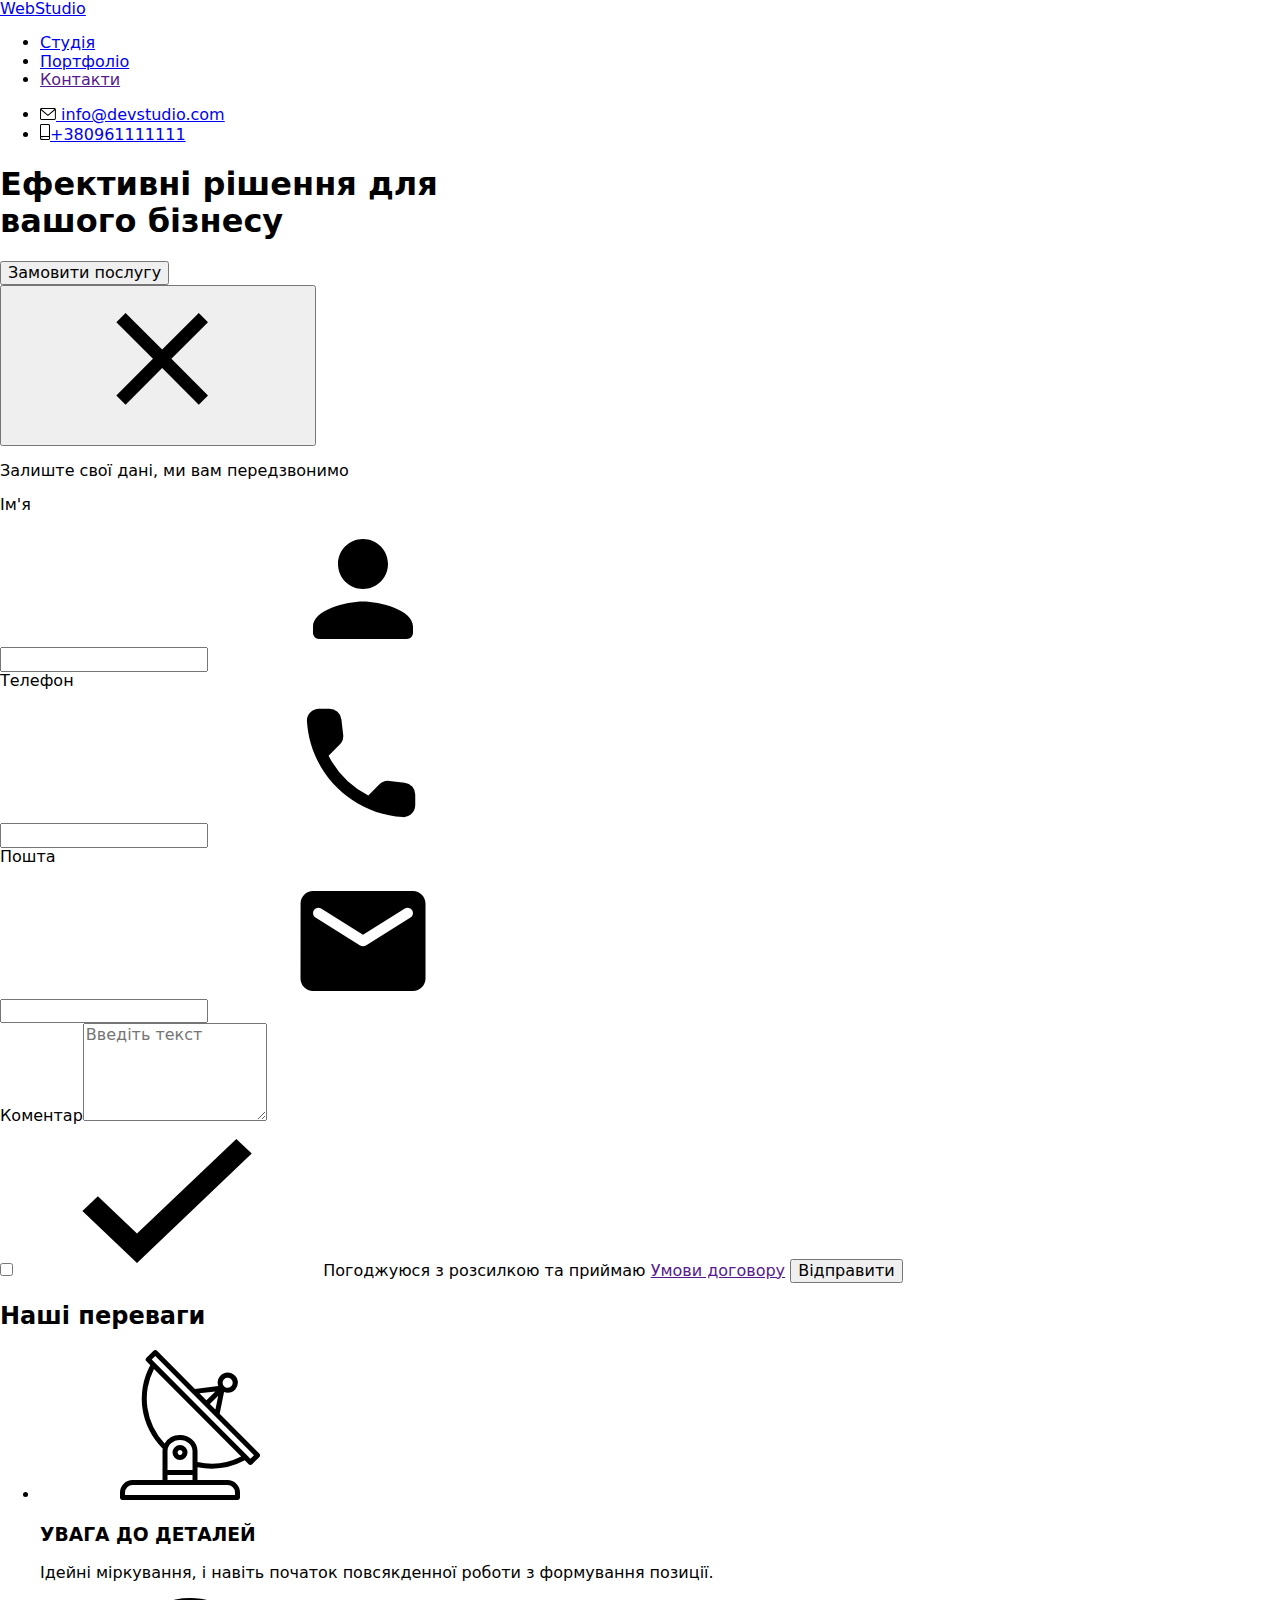
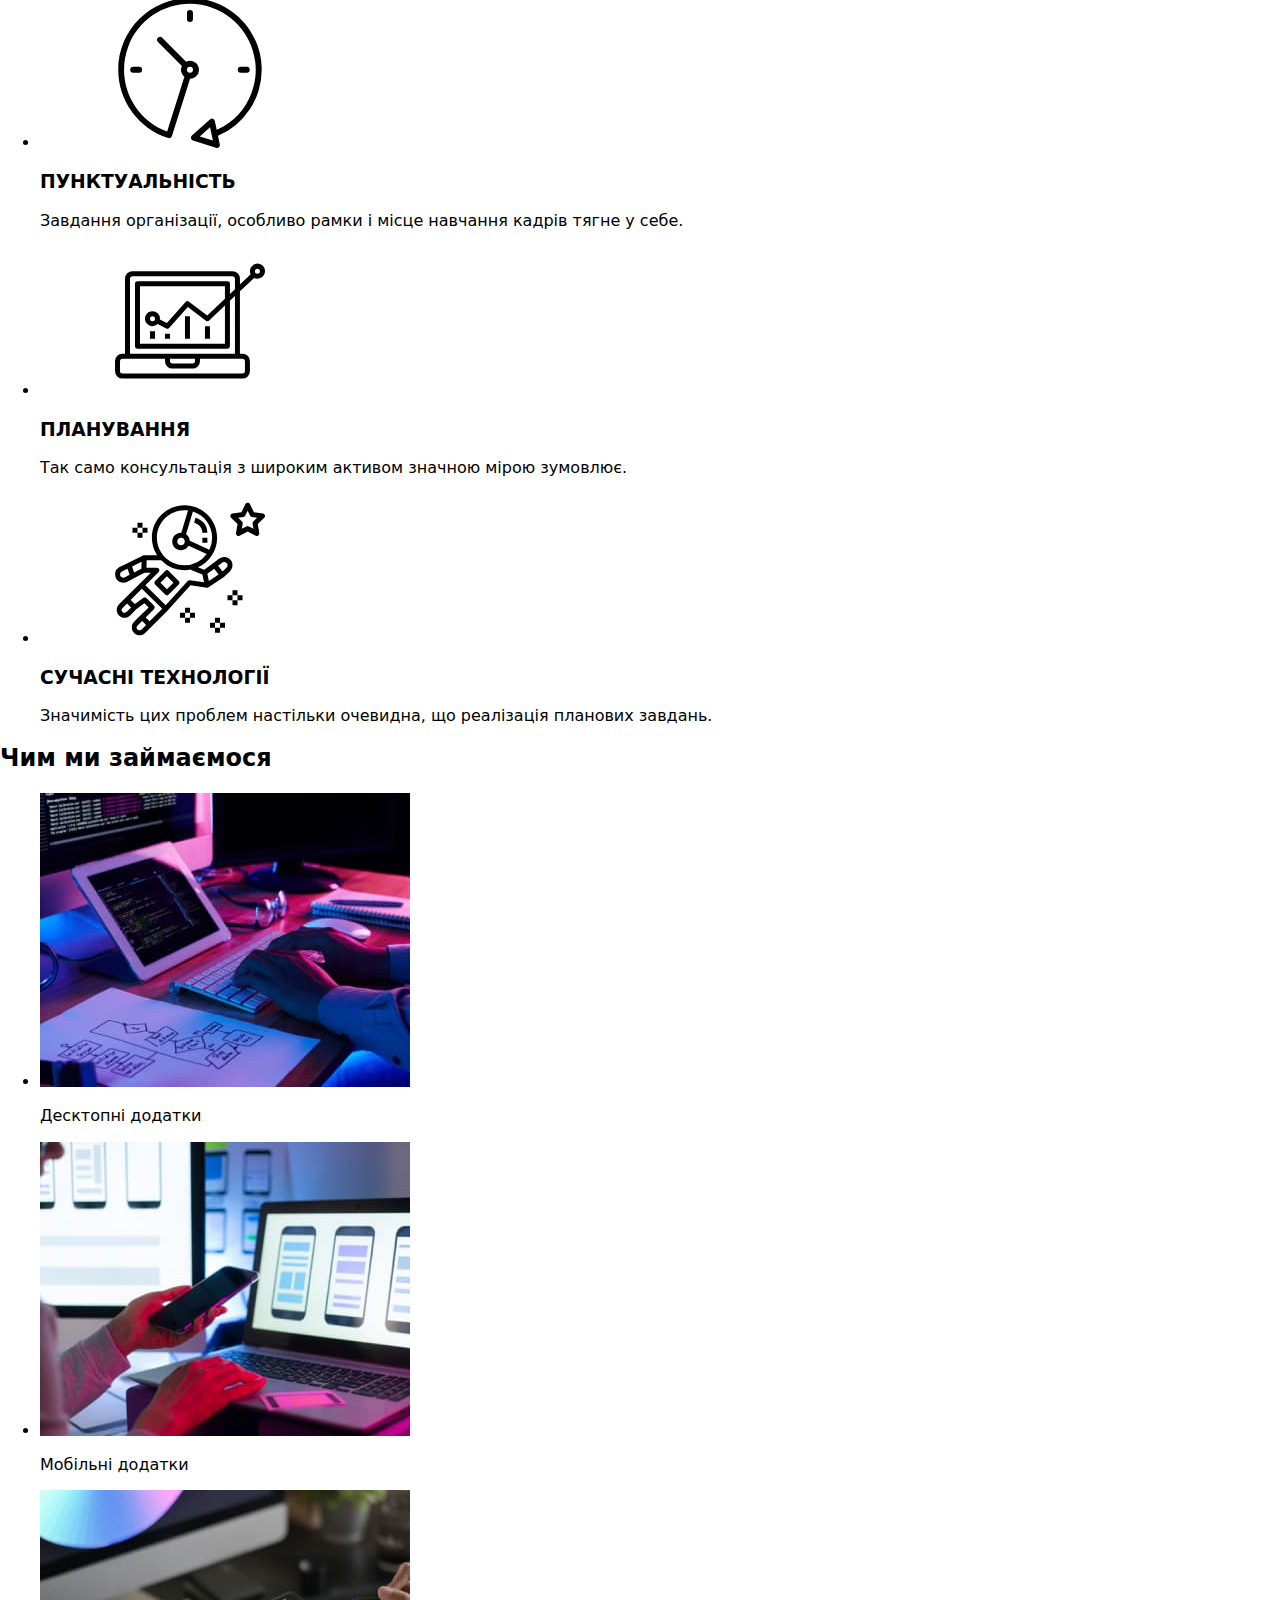
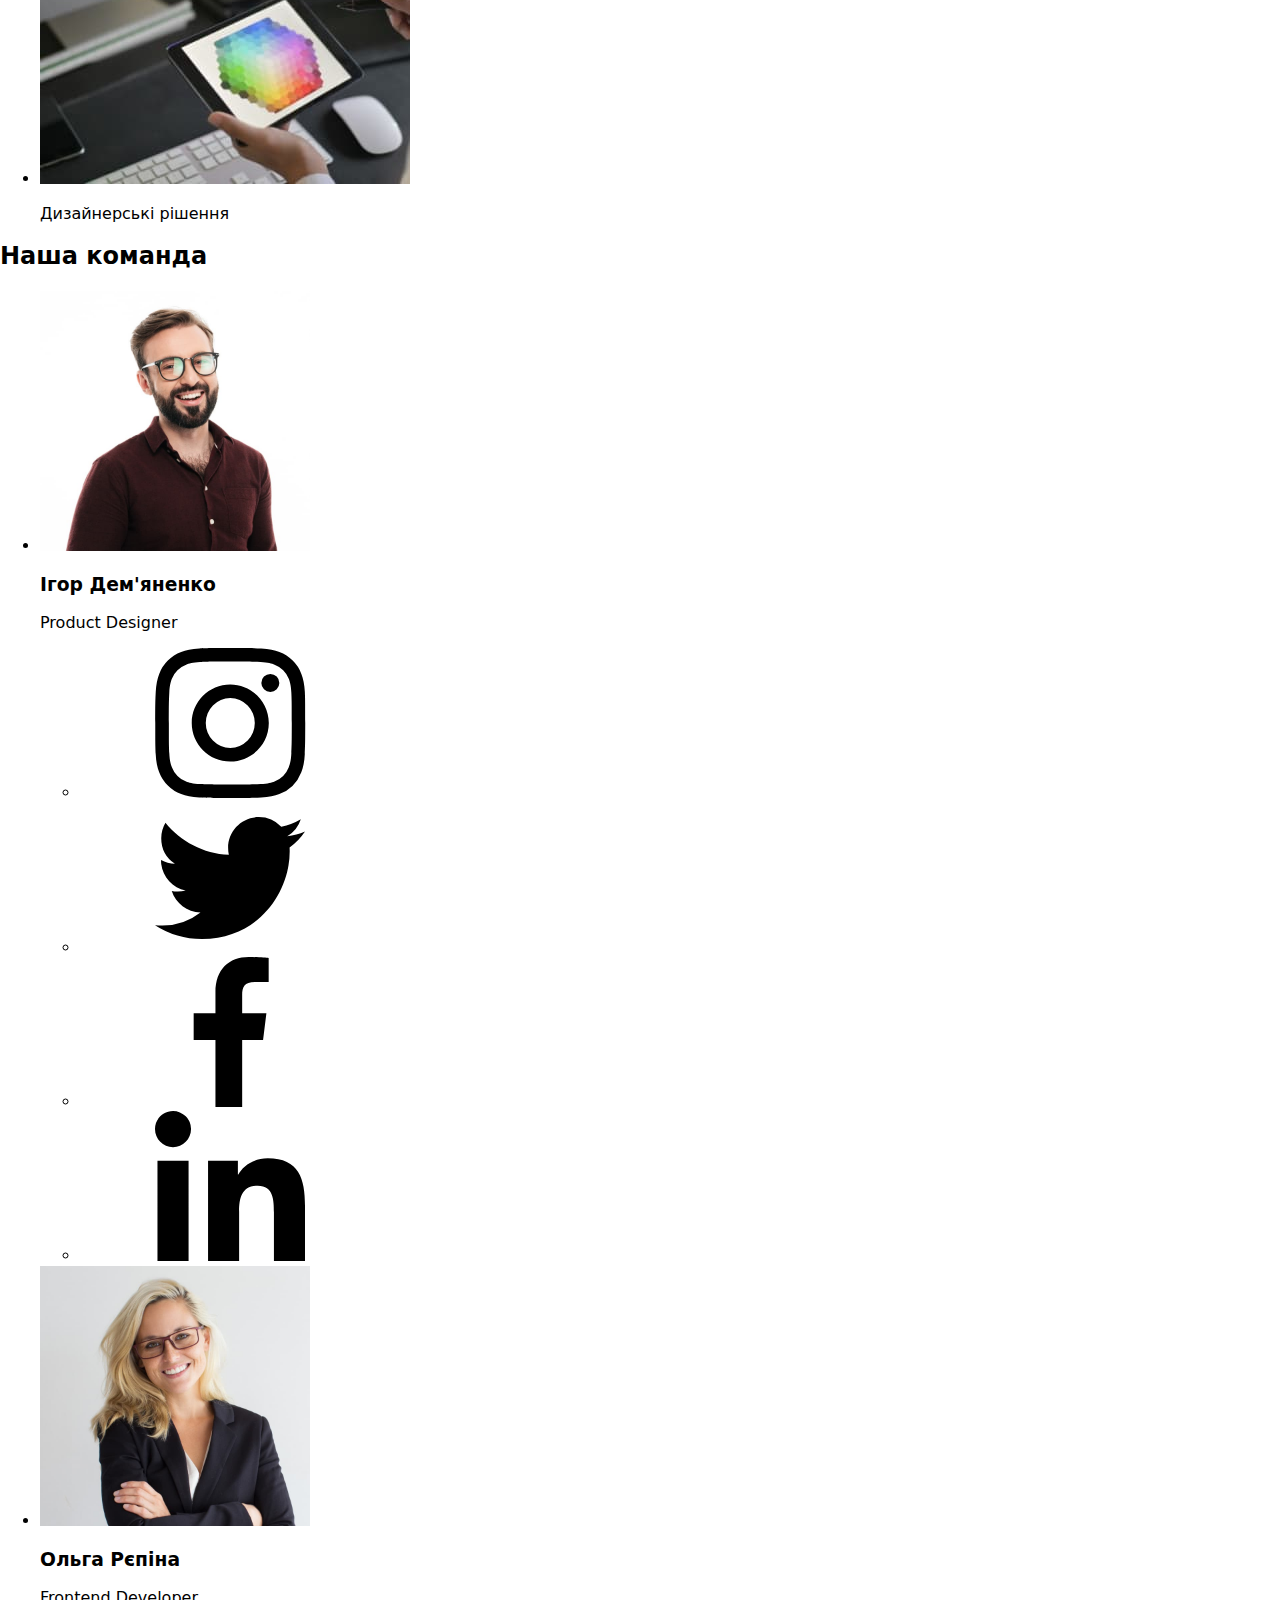
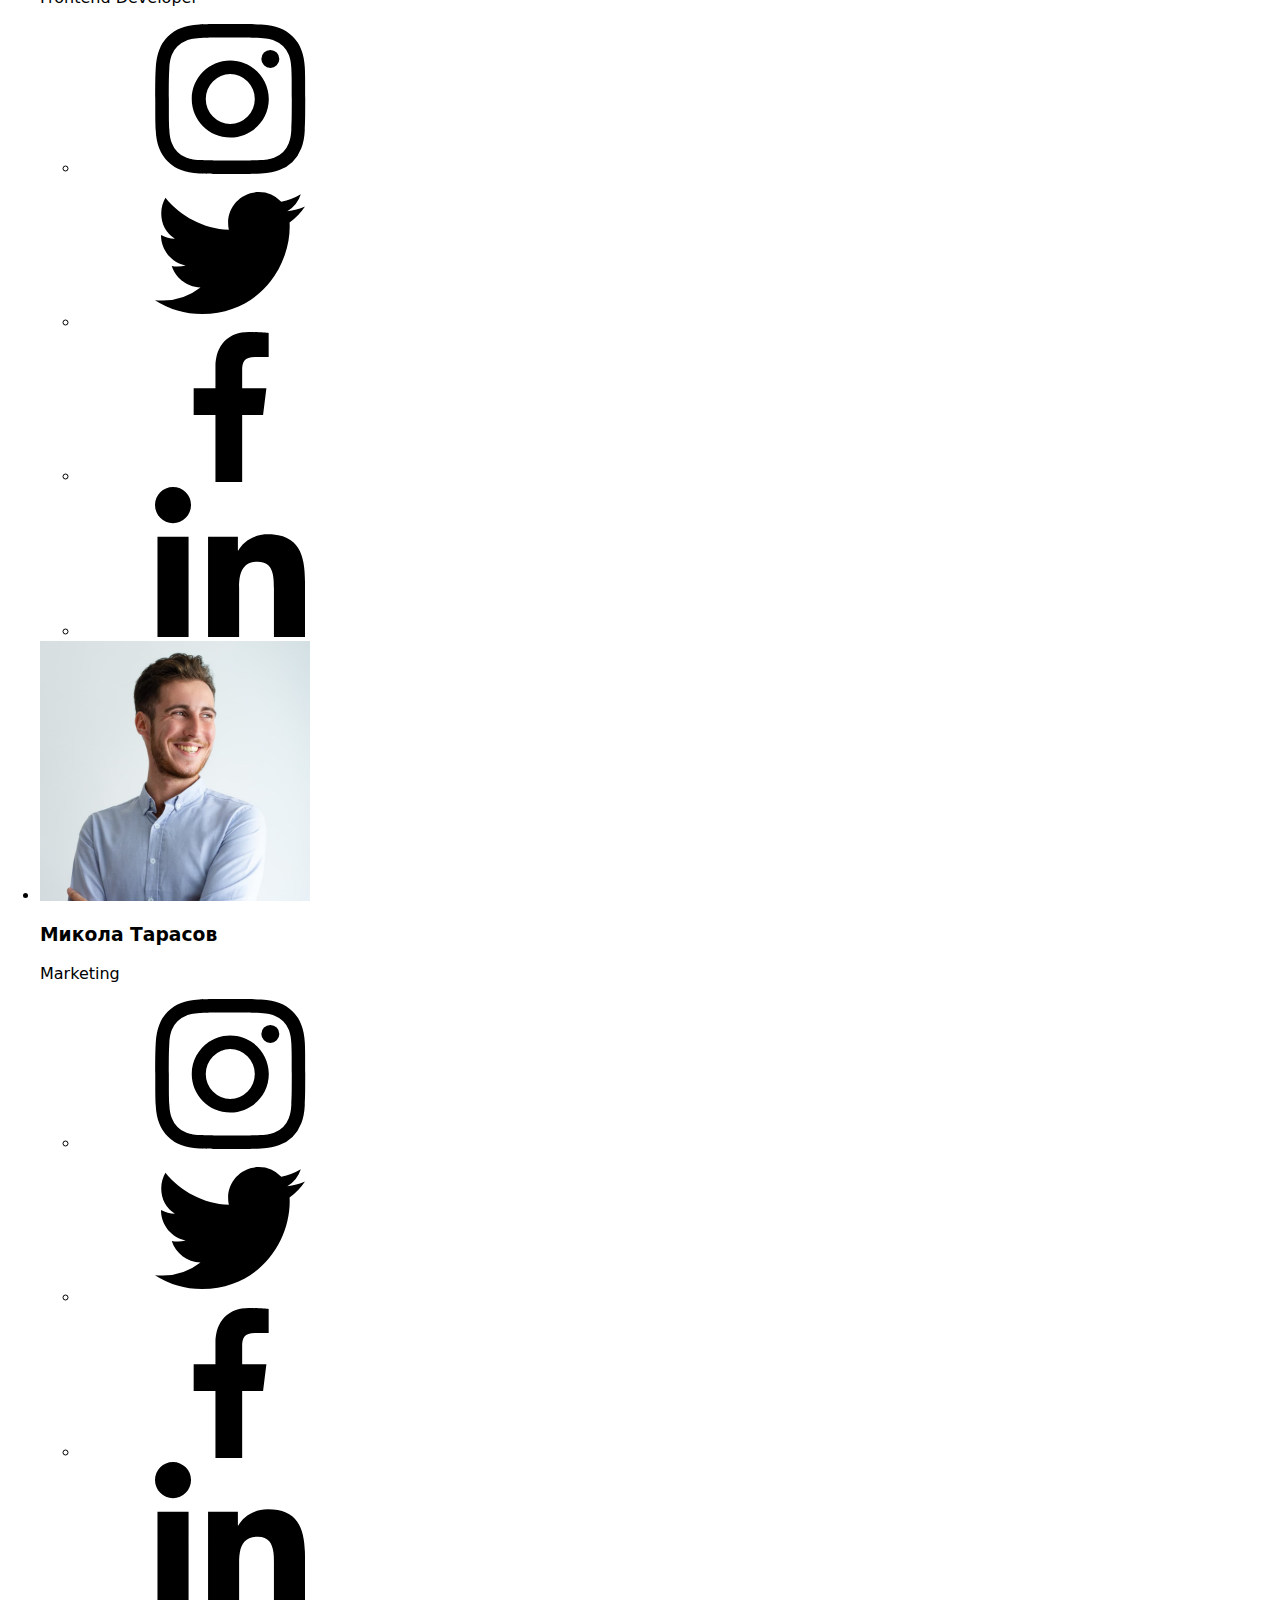
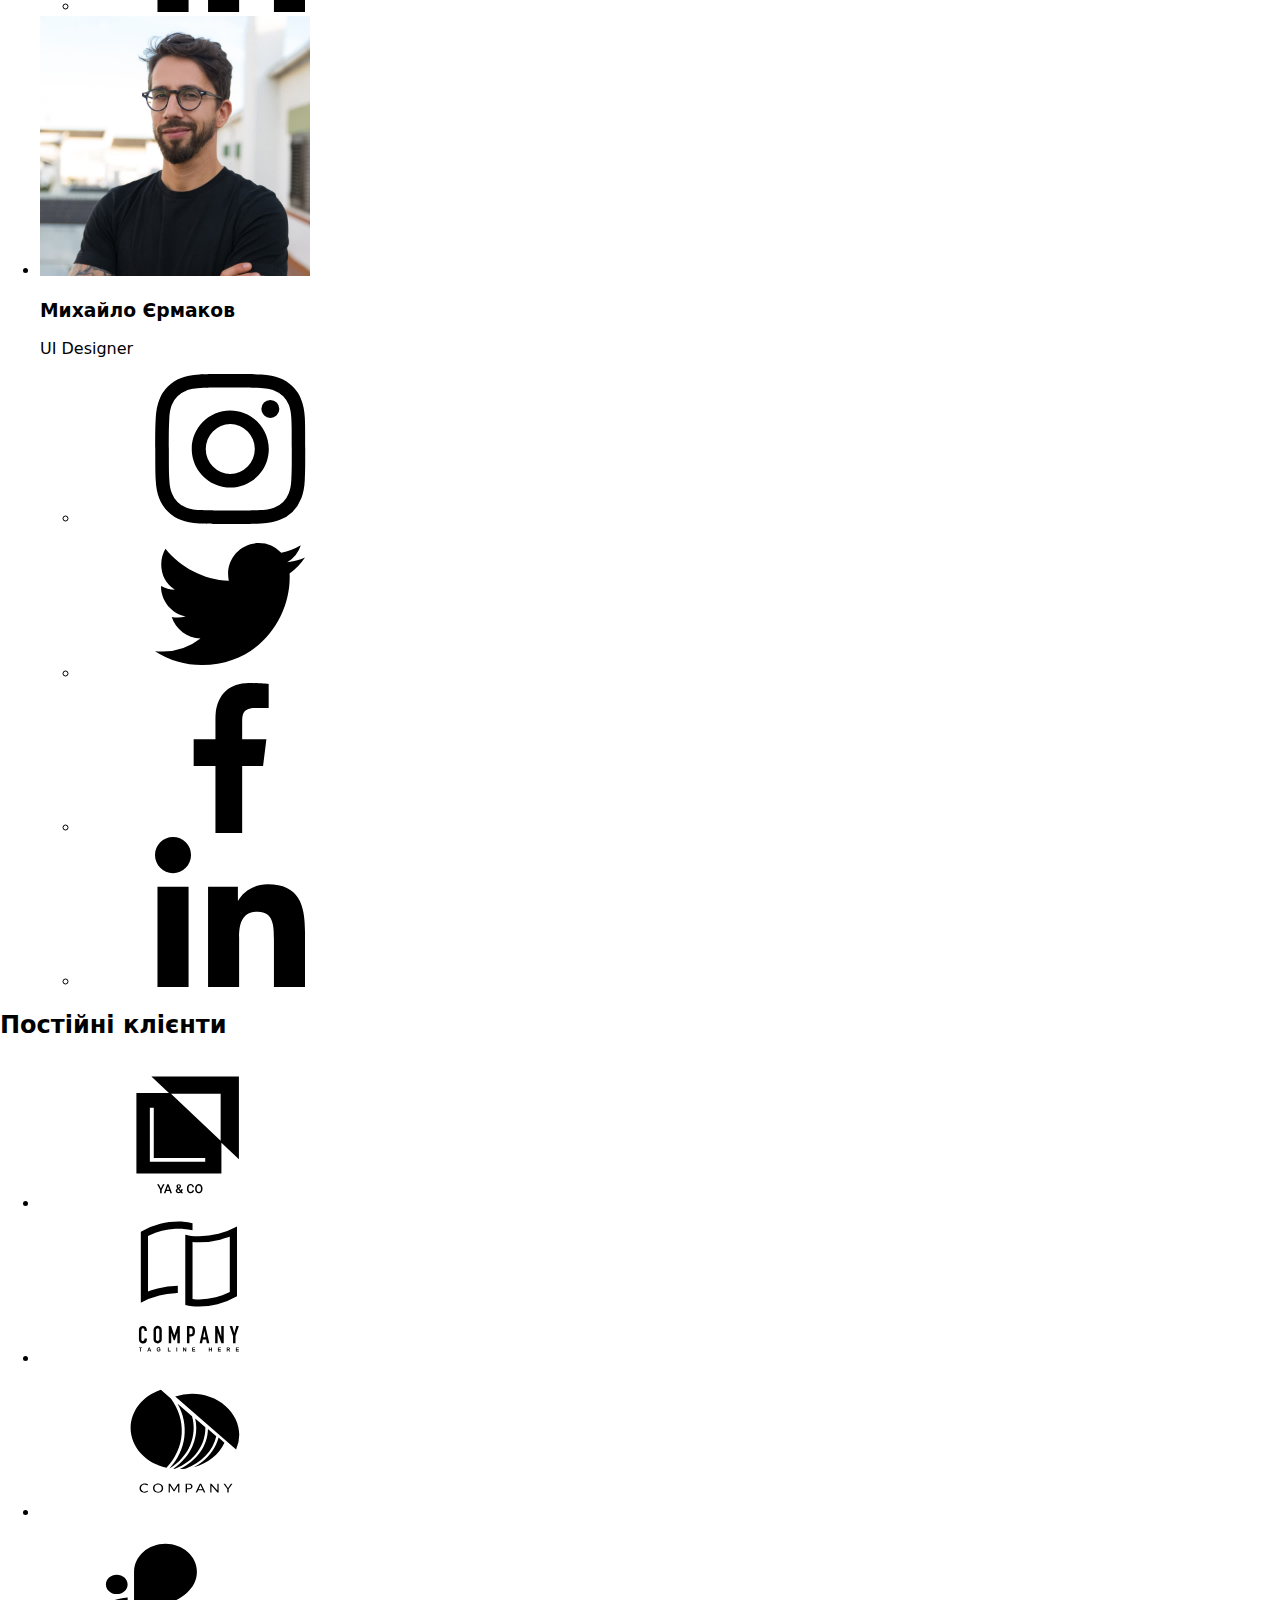
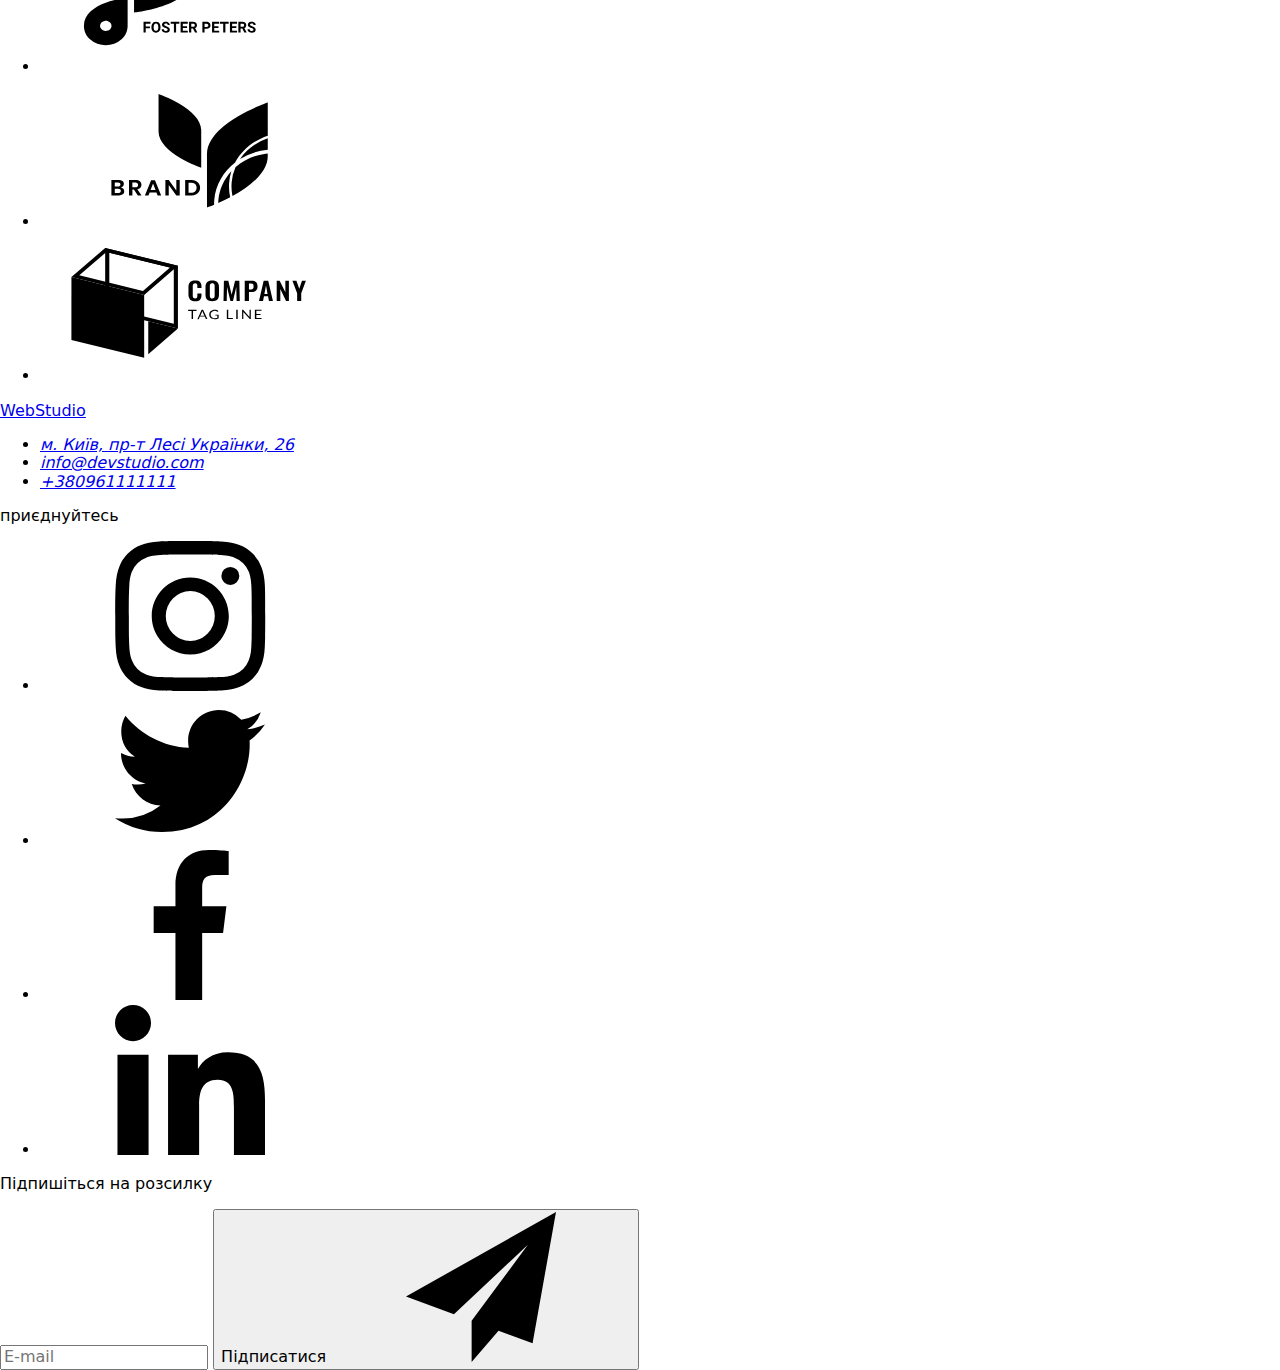
==== index.html @ 5928217c "Update index.html" ====
<!DOCTYPE html>
<html lang="uk">

<head>
    <meta charset="UTF-8" />
    <meta http-equiv="X-UA-Compatible" content="IE=edge" />
    <meta name="viewport" content="width=device-width, initial-scale=1.0" />
    <title>Document</title>
    <link
        href="https://fonts.googleapis.com/css2?family=Raleway:wght@700&family=Roboto:wght@400;500;700;900&display=swap"
        rel="stylesheet">
    <link rel="stylesheet" href="https://cdnjs.cloudflare.com/ajax/libs/modern-normalize/1.1.0/modern-normalize.min.css">
    <link rel="stylesheet" href="./css/main.css">
</head>

<body class="body">
    <header class="page-header">  
        <div class="container-nav">
        <nav class="logo-nav">           
            <a href="./index.html" class="logo-nav__link"><span class="logo-nav__accent">Web</span>Studio</a>
            
            <ul class="site-nav ">
                <li class="site-nav__item">
                    <a href="./index.html" class="site-nav__link current">Студія</a></li>
                <li class="site-nav__item">
                    <a href="./portfolio.html" class="site-nav__link">Портфоліо</a></li>
                <li class="site-nav__item">
                    <a href="" class="site-nav__link">Контакти</a></li>
            </ul>
        </nav>
        <div class="site-auth-nav">
            <ul class="auth-nav">
                <li class="auth-nav__item">
                    <a  href="mailto:info@devstudio.com" class="auth-nav__link">
                    <svg class="auth-nav__icon" width="16px" height="12px">
                        <use href="./images/sprite.svg#icon-envelope">
                        </svg> info@devstudio.com</a>
                </li>
                <li class="auth-nav__item"> 
                    <a href="tel:+380961111111" class="auth-nav__link">
                    <svg class="auth-nav__icon" width="10px" height="16px">
                        <use href="./images/sprite.svg#icon-smartphone">
                        </svg>+380961111111</a>
                  </li>
        </ul>
        </div>

        </div>
    </header>
    <main>
        <section class="hero">
            <div class="container">
            <h1 class="hero__title">Ефективні рішення для <br /> вашого бізнесу</h1>
            <div class="hero__item" data-modal-open><button type="button" class="button hero__button">Замовити послугу</button></div>
            <div class="backdrop is-hidden" data-modal>
                <div class="modal" >
                    <button  class="button-close modal__button-close" type="button" data-modal-close>  
                        <svg class="modal__icon">
                            <use href="./images/sprite2.svg#icon-close-black">
                         </svg>
                    </button>
                    <form class="form-hero">
                        <p class="form-hero__text">Залиште свої дані, ми вам передзвонимо</p>
                        <div role="group" class="form-hero__group">
                        <label class="form-hero__label"><span>Ім'я</span>
                            <div class="form-hero__div"><input type="text" name="name" class="form-hero__input"/>
                            <svg class="form-hero__icon">
                                <use href="./images/sprite.svg#icon-person-black-18dp-1">
                            </svg></div>
                            </label>
                           
                        <label class="form-hero__label"><span>Телефон</span>
                            <div class="form-hero__div"><input type="tel" name="phone"class="form-hero__input"/>
                            <svg class="form-hero__icon">
                                <use href="./images/sprite.svg#icon-phone-black-18dp-1">
                            </svg>
                            </div>
                        </label>
                        <label class="form-hero__label"><span>Пошта</span>
                            <div class="form-hero__div">
                                <input type="email" 
                                name="email" 
                                class="form-hero__input"/>
                                <svg class="form-hero__icon">
                                    <use href="./images/sprite.svg#icon-email-black-18dp-1">
                                </svg>
                            </div>
                        </label>
                        <label class="form-hero__label">Коментар<textarea
                             class="hero-textarea" 
                             name="feedback" rows="5"
                             placeholder="Введіть текст"
                             ></textarea>
                        </label>
                    </div>
                    
                        <label class="hero-checkbox">
                            <input type="checkbox" name="policy" value="accept-policy" class="hero-checkbox__input" />
                            <span class="hero-checkbox__checkbox">
                                <svg class="hero-checkbox__icon">
                                    <use href="./images/sprite.svg#icon-Vector">
                                </svg>
                            </span>
                             <span class="hero-checkbox__text">Погоджуюся з розсилкою та приймаю <a href class="checkbox-link"> Умови договору</a></span>
                            </label>
                     <button type="submit" class="form-button">Відправити</button>
                    </form> 
                </div>
            </div>
        </div>
        </section>

        
        
        <section class="section">
            <div class="container">
            <h2 class="hero-titles">Наші переваги</h2>
            <ul class="flex-hero">
                <li class="flex-hero__item">
                    <div class="flex-hero__box">
                        <svg class="flex-hero__icon">
                            <use href="./images/sprite.svg#icon-antenna-1"></use>
                        </svg>
                    </div>
                    <h3 class="flex-hero__title">УВАГА ДО ДЕТАЛЕЙ</h3>
                    <p class="flex-hero__text">
                        Ідейні міркування, і навіть початок повсякденної роботи з
                        формування позиції.
                    </p>
                </li>
                <li class="flex-hero__item">
                    <div class="flex-hero__box">
                        <svg class="flex-hero__icon">
                            <use href="./images/sprite.svg#icon-clock-1" ></use>
                        </svg>
                    </div>
                    <h3 class="flex-hero__title">ПУНКТУАЛЬНІСТЬ</h3>
                    <p class="flex-hero__text">
                        Завдання організації, особливо рамки і місце навчання кадрів тягне
                        у себе.
                    </p>
                </li>
                <li class="flex-hero__item">
                    <div class="flex-hero__box">
                        <svg class="flex-hero__icon">
                            <use href="./images/sprite.svg#icon-diagram-1"></use>
                        </svg>
                    </div>
                    <h3 class="flex-hero__title">ПЛАНУВАННЯ</h3>
                    <p class="flex-hero__text">
                        Так само консультація з широким активом значною мірою зумовлює.
                    </p>
                </li>
                <li class="flex-hero__item">
                    <div class="flex-hero__box">
                        <svg class="flex-hero__icon">
                            <use href="./images/sprite.svg#icon-astronaut-1"></use>
                        </svg>
                    </div>
                    <h3 class="flex-hero__title">СУЧАСНІ ТЕХНОЛОГІЇ</h3>
                    <p class="flex-hero__text">
                        Значимість цих проблем настільки очевидна, що реалізація планових
                        завдань.
                    </p>
                </li>
            </ul>
            </div>
        </section>
        
        <section class="about section">
            <div class="container">
            <h2 class="section-primary" >Чим ми займаємося</h2>
            <ul class="flex-section">
                <li class="flex-primary">
                    <div class="flex-position">
                    <img src="./images/photo.jpg" alt="Десктопнідодатки" width="370" />
                    <div class="position">
                        <p class="text-block">Десктопні додатки</p>
                    </div>
                </div>
                </li>
                <li class="flex-primary">
                    <div class="flex-position">
                    <img src="./images/images2.jpg" alt="мобільнідодатки" width="370" />
                    <div class="position">
                    <p class="text-block" >Мобільні додатки</p>
                </div>
                </div>
                </li>
                <li class="flex-primary">
                    <div class="flex-position">
                    <img src="./images/images3.jpg" alt="дизайнерськірішення" width="370" />
                    <div class="position">
                    <p class="text-block">Дизайнерські рішення</p>
                </div>
                </div>
                </li>
            </ul>
        </div>
        </section>
        
       
        <section class="team-section">
            <div class="container">
            <h2 class="section-primary">Наша команда</h2>
            <ul class="team-flex">
                <li class="flex-team">
                    <img src="./images/ihordemyanenko.jpg" alt="ihordemyanenko.jpg" width="270" />
                   <div class="primary-title">
                    <h3 class="title">Ігор Дем'яненко</h3>
                    <p lang="en" class="text-title">Product Designer</p>
                    <ul class="team-social-list">
                        <li class="social-item">
                            <a href="#" class="social-links">
                            <svg class="social-svg">
                                <use href="./images/sprite.svg#icon-instagram-2"></use>
                            </svg>
                            </a>
                        </li>
                        <li class="social-item">
                            <a href="#" class="social-links">
                                <svg class="social-svg">
                                    <use href="./images/sprite.svg#icon-twitter-1"></use>
                                </svg>
                                </a>
                        </li>
                        <li class="social-item">
                            <a href="#" class="social-links">
                                <svg class="social-svg">
                                    <use href="./images/sprite.svg#icon-facebook-1"></use>
                                </svg>
                                </a>
                        </li>
                        <li class="social-item">
                            <a href="#" class="social-links">
                                <svg class="social-svg">
                                    <use href="./images/sprite.svg#icon-linkedin-1"></use>
                                </svg>
                                </a>
                        </li>
                    </ul>
                </div>
                </li>
                <li class="flex-team">
                    <img src="./images/olharepina.jpg" alt="olharepina" width="270" />
                    <div class="primary-title">
                    <h3 class="title">Ольга Рєпіна</h3>
                    <p lang="en" class="text-title">Frontend Developer</p>
                    <ul class="team-social-list">
                        <li class="social-item">
                            <a href="#" class="social-links">
                            <svg class="social-svg">
                                <use href="./images/sprite.svg#icon-instagram-2"></use>
                            </svg>
                            </a>
                        </li>
                        <li class="social-item">
                            <a href="#" class="social-links">
                                <svg class="social-svg">
                                    <use href="./images/sprite.svg#icon-twitter-1"></use>
                                </svg>
                                </a>
                        </li>
                        <li class="social-item">
                            <a href="#" class="social-links">
                                <svg class="social-svg">
                                    <use href="./images/sprite.svg#icon-facebook-1"></use>
                                </svg>
                                </a>
                        </li>
                        <li class="social-item">
                            <a href="#" class="social-links">
                                <svg class="social-svg">
                                    <use href="./images/sprite.svg#icon-linkedin-1"></use>
                                </svg>
                                </a>
                        </li>
                    </ul>
                </div>
                </li>
                <li class="flex-team">
                    <img src="./images/mykolatarasov.jpg" alt="mykolatarasov" width="270" />
                    <div class="primary-title">
                    <h3 class="title">Микола Тарасов</h3>
                    <p lang="en" class="text-title">Marketing</p>
                    <ul class="team-social-list">
                        <li class="social-item">
                            <a href="#" class="social-links">
                            <svg class="social-svg">
                                <use href="./images/sprite.svg#icon-instagram-2"></use>
                            </svg>
                            </a>
                        </li>
                        <li class="social-item">
                            <a href="#" class="social-links">
                                <svg class="social-svg">
                                    <use href="./images/sprite.svg#icon-twitter-1"></use>
                                </svg>
                                </a>
                        </li>
                        <li class="social-item">
                            <a href="#" class="social-links">
                                <svg class="social-svg">
                                    <use href="./images/sprite.svg#icon-facebook-1"></use>
                                </svg>
                                </a>
                        </li>
                        <li class="social-item">
                            <a href="#" class="social-links">
                                <svg class="social-svg">
                                    <use href="./images/sprite.svg#icon-linkedin-1"></use>
                                </svg>
                                </a>
                        </li>
                    </ul>
                </div>
                </li>
                <li class="flex-team">
                    <img src="./images/mychailoermakov.jpg" alt="mychailoermakov" width="270" />
                    <div class="primary-title">
                    <h3 class="title">Михайло Єрмаков</h3>
                    <p lang="en" class="text-title">UI Designer</p>
                      <ul class="team-social-list">
                        <li class="social-item">
                            <a href="#" class="social-links">
                            <svg class="social-svg">
                                <use href="./images/sprite.svg#icon-instagram-2"></use>
                            </svg>
                            </a>
                        </li>
                        <li class="social-item">
                            <a href="#" class="social-links">
                                <svg class="social-svg">
                                    <use href="./images/sprite.svg#icon-twitter-1"></use>
                                </svg>
                                </a>
                        </li>
                        <li class="social-item">
                            <a href="#" class="social-links">
                                <svg class="social-svg">
                                    <use href="./images/sprite.svg#icon-facebook-1"></use>
                                </svg>
                                </a>
                        </li>
                        <li class="social-item">
                            <a href="#" class="social-links">
                                <svg class="social-svg">
                                    <use href="./images/sprite.svg#icon-linkedin-1"></use>
                                </svg>
                                </a>
                        </li>
                    </ul>
                </div>
                </li>
            </ul>
        </div>
        </section>
        <section class="section">
            <div class="container">
            <h2 class="section-primary client">Постійні клієнти</h2>
        <ul class="client-list">
            <li class="client-item">
                <a href="" class="client-link">
                <svg class="client-svg" >
                    <use href="./images/sprite.svg#icon-Logo"></use>
                </svg>
                </a>
            </li>
            <li class="client-item">
                <a href="" class="client-link">
                <svg class="client-svg" >
                    <use href="./images/sprite.svg#icon-Logo-1"></use>
                </svg>
                </a>
            </li>
            <li class="client-item">
                <a href="" class="client-link">
                <svg class="client-svg" >
                    <use href="./images/sprite.svg#icon-Logo-2"></use>
                </svg>
                </a>
            </li> 
            <li class="client-item">
                <a href="" class="client-link">
                <svg class="client-svg" >
                    <use href="./images/sprite.svg#icon-Logo-3"></use>
                </svg>
                </a>
            </li>
            <li class="client-item">
                <a href="" class="client-link">
                <svg class="client-svg" >
                    <use href="./images/sprite.svg#icon-Logo-4"></use>
                </svg>
                </a>
            </li>
            <li class="client-item">
                <a href="" class="client-link">
                <svg class="client-svg">
                    <use href="./images/sprite.svg#icon-Logo-5" ></use>
                </svg>
                </a>
            </li>
        </ul>
            </div class="container">
        </section>
       
    </main>
    <footer class="footer">
        <div class="container">
            <div>
        <a href="/" class="logo-footer"><span class="accent">Web</span>Studio</a>
        <address class="address">
            <ul class="footer-ul">
                <li class="footer-link"><a href="https://www.google.com/maps/place/%D0%B1%D1%83%D0%BB%D1%8C%D0%B2%D0%B0%D1%80+%D0%9B%D0%B5%D1%81%D1%96+%D0%A3%D0%BA%D1%80%D0%B0%D1%97%D0%BD%D0%BA%D0%B8,+26,+%D0%9A%D0%B8%D1%97%D0%B2,+%D0%A3%D0%BA%D1%80%D0%B0%D1%97%D0%BD%D0%B0,+02000/@50.4265807,30.5361971,17z/data=!3m1!4b1!4m5!3m4!1s0x40d4cf0e033ecbe9:0x57a4dffefec77da0!8m2!3d50.4265807!4d30.5383858"
                        target="_blank" rel="noreferrer noopener" class="text-link">м. Київ, пр-т Лесі Українки, 26</li>
                <li class="footer-link"><a href="mailto:info@devstudio.com" class="text-links">info@devstudio.com</a></li>
                <li class="footer-link"><a href="tel:+380961111111" class="text-links">+380961111111</a></li>
            </ul>
        </address>
            </div>
    <div class="footer-social">
        <p class="footer-social-link">приєднуйтесь</p>
        <ul class="footer-social-list">
            <li class="social-item">
                <a href="#" class="footer-links">
                <svg class="footer-svg" >
                    <use href="./images/sprite.svg#icon-instagram-2"></use>
                </svg>
                </a>
            </li>
            <li class="social-item">
                <a href="#" class="footer-links">
                    <svg class="footer-svg" >
                        <use href="./images/sprite.svg#icon-twitter-1"></use>
                    </svg>
                    </a>
            </li>
            <li class="social-item">
                <a href="#" class="footer-links">
                    <svg class="footer-svg" >
                        <use href="./images/sprite.svg#icon-facebook-1"></use>
                    </svg>
                    </a>
            </li>
            <li class="social-item">
                <a href="#" class="footer-links">
                    <svg class="footer-svg" >
                        <use href="./images/sprite.svg#icon-linkedin-1"></use>
                    </svg>
                    </a>
            </li>
        </ul>
    </div>
    <form class="form">
        
            <p class="form-text">Підпишіться на розсилку</p>
            <div class="form-footer">
                <label class="form-label">
                <input type="text" placeholder="E-mail" class="form-input"></label>
                <button  class="footer-button" type="submit">
                    Підписатися
                    <svg class="form-svg">
                        <use href="./images/sprite.svg#icon-icon-send"></use>
                    </svg>
                </button>  
        </div>
        </form>
</div>

    </footer>
    <script src="./js/modal.js"></script>
</body>

</html>
---- css/main.css ----
/*# sourceMappingURL=main.css.map */
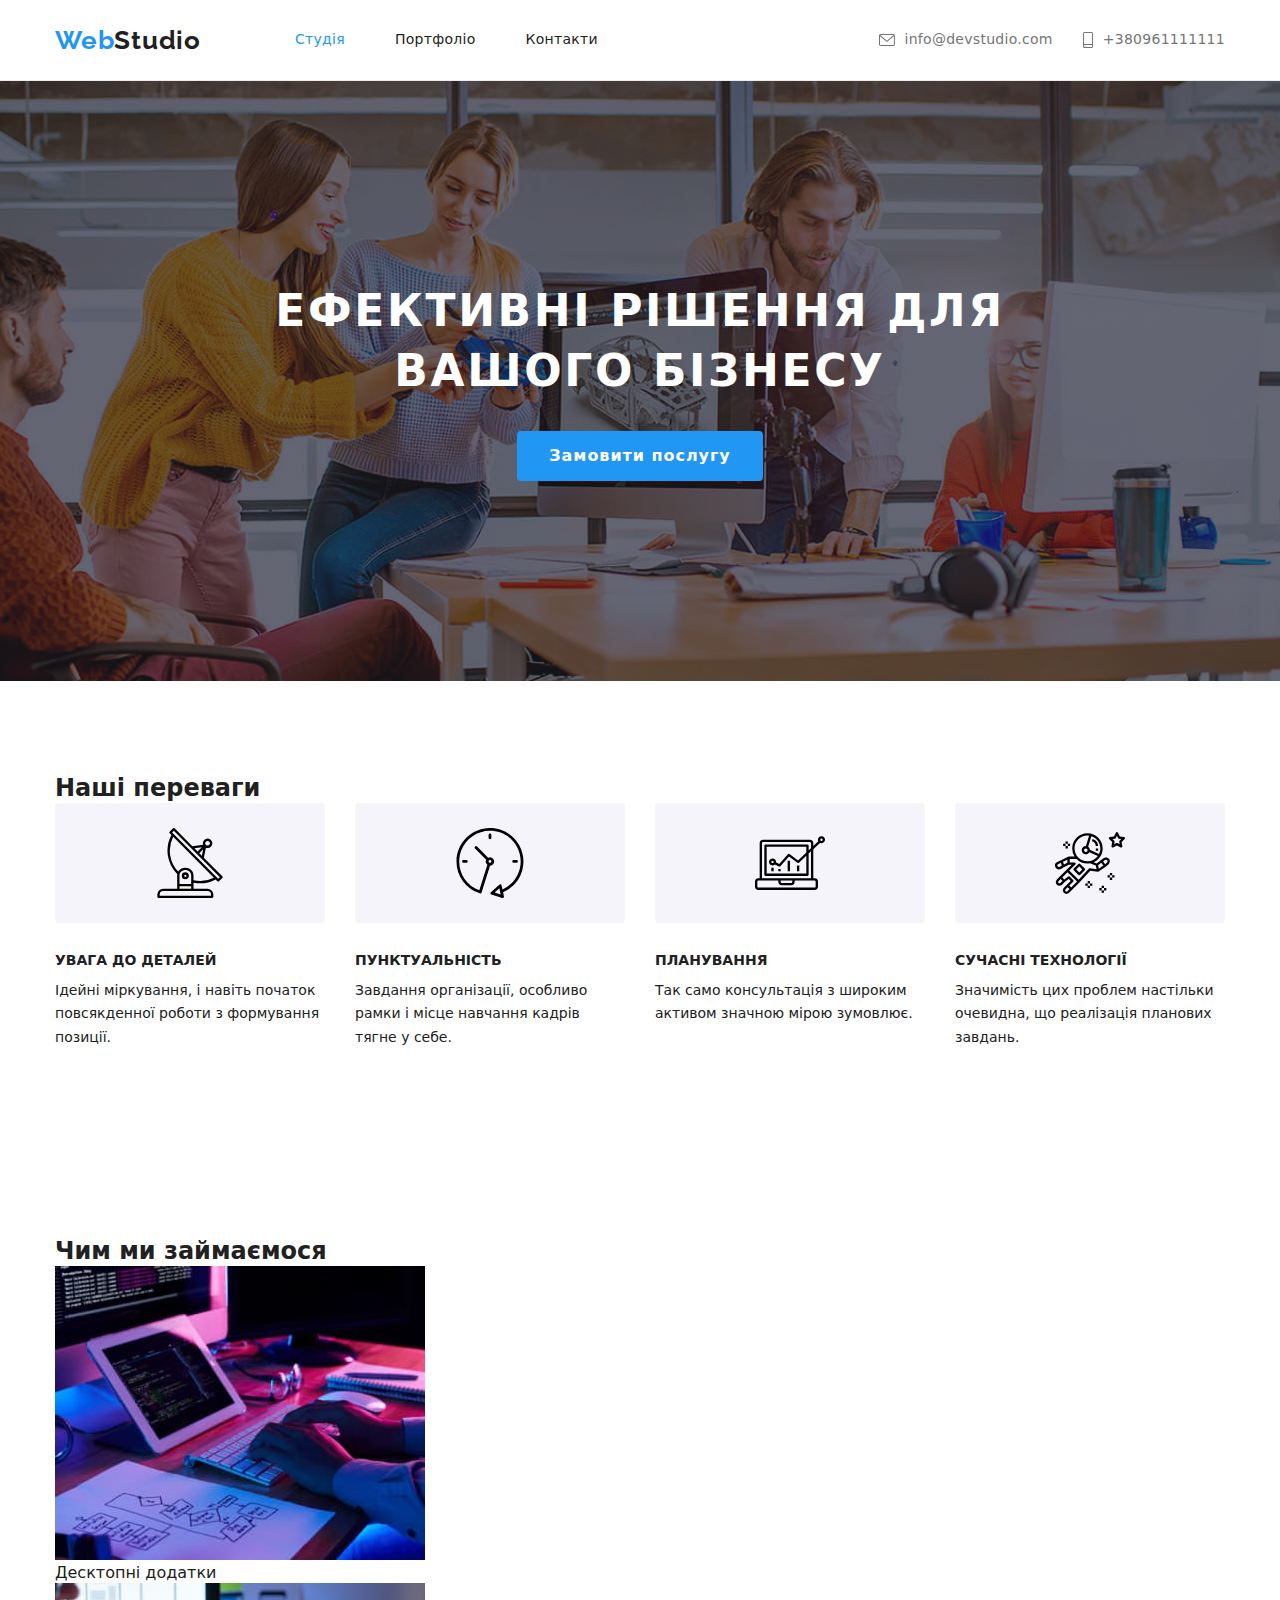
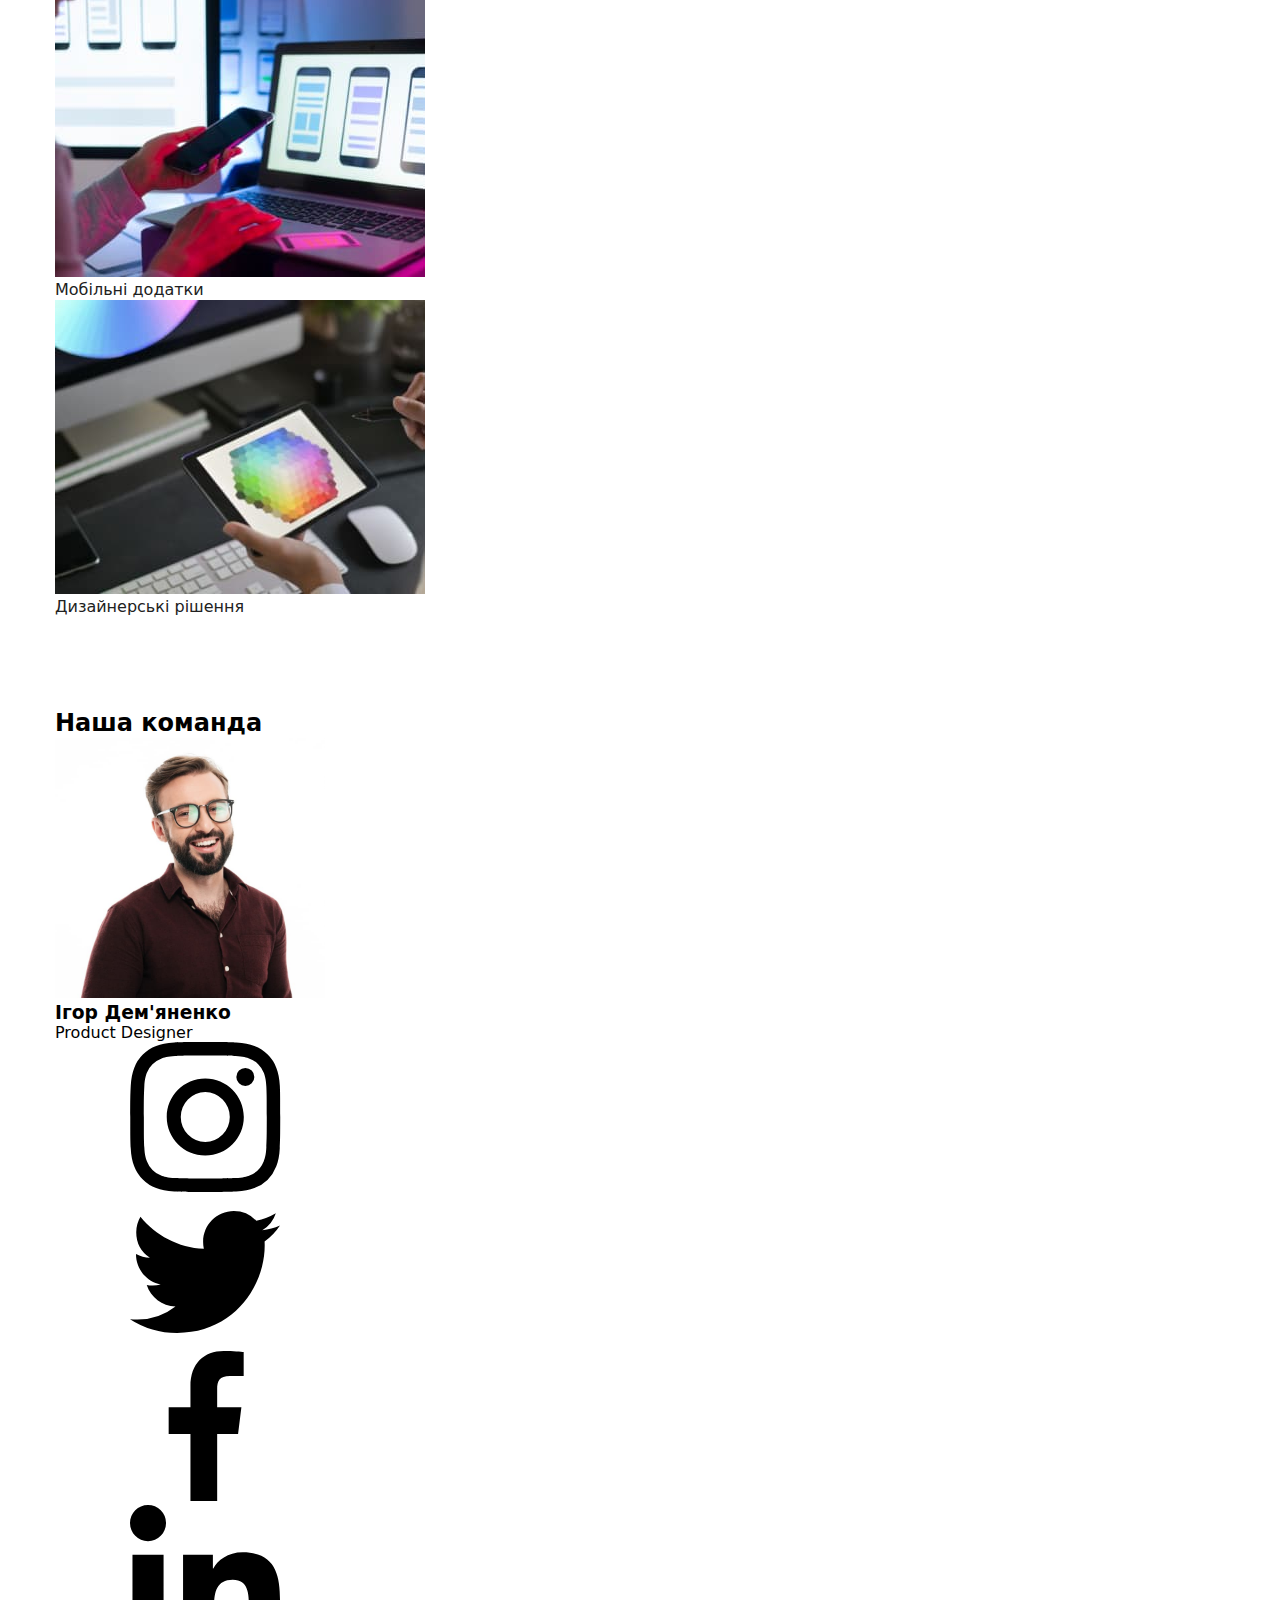
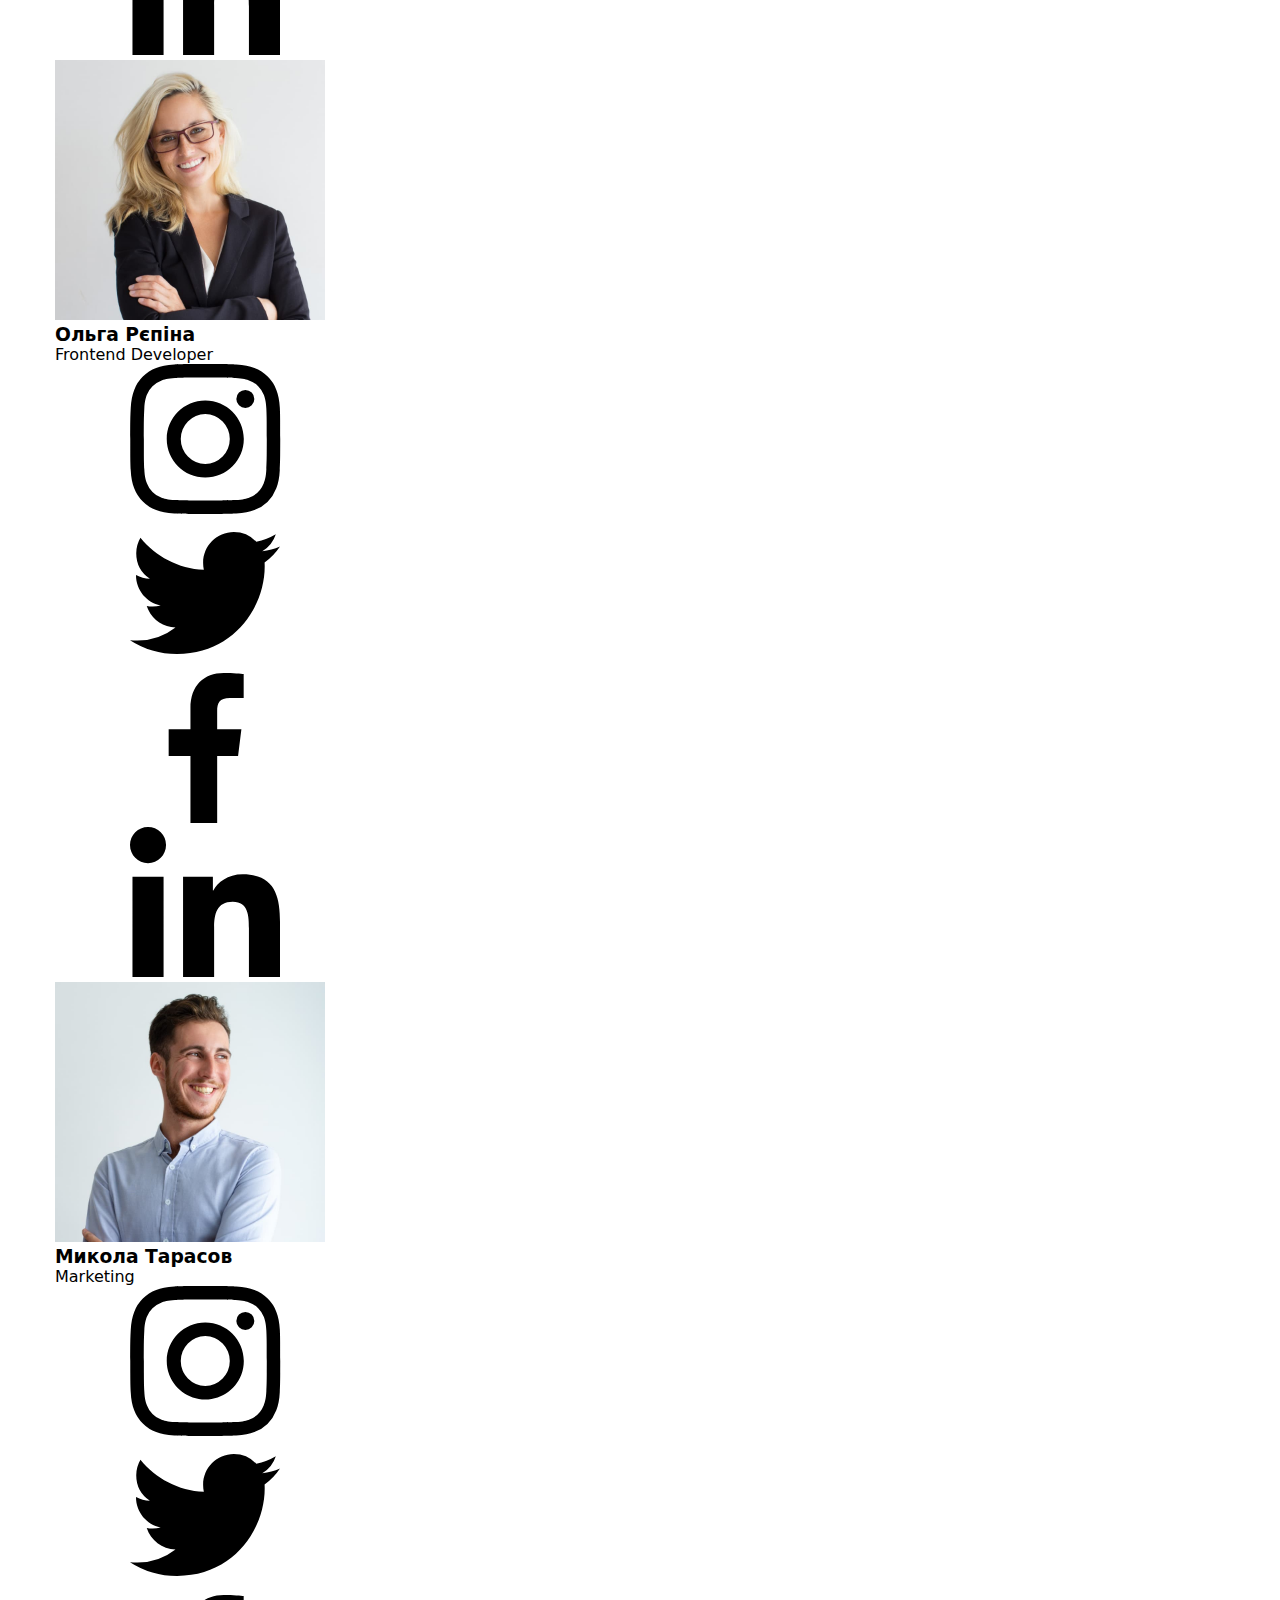
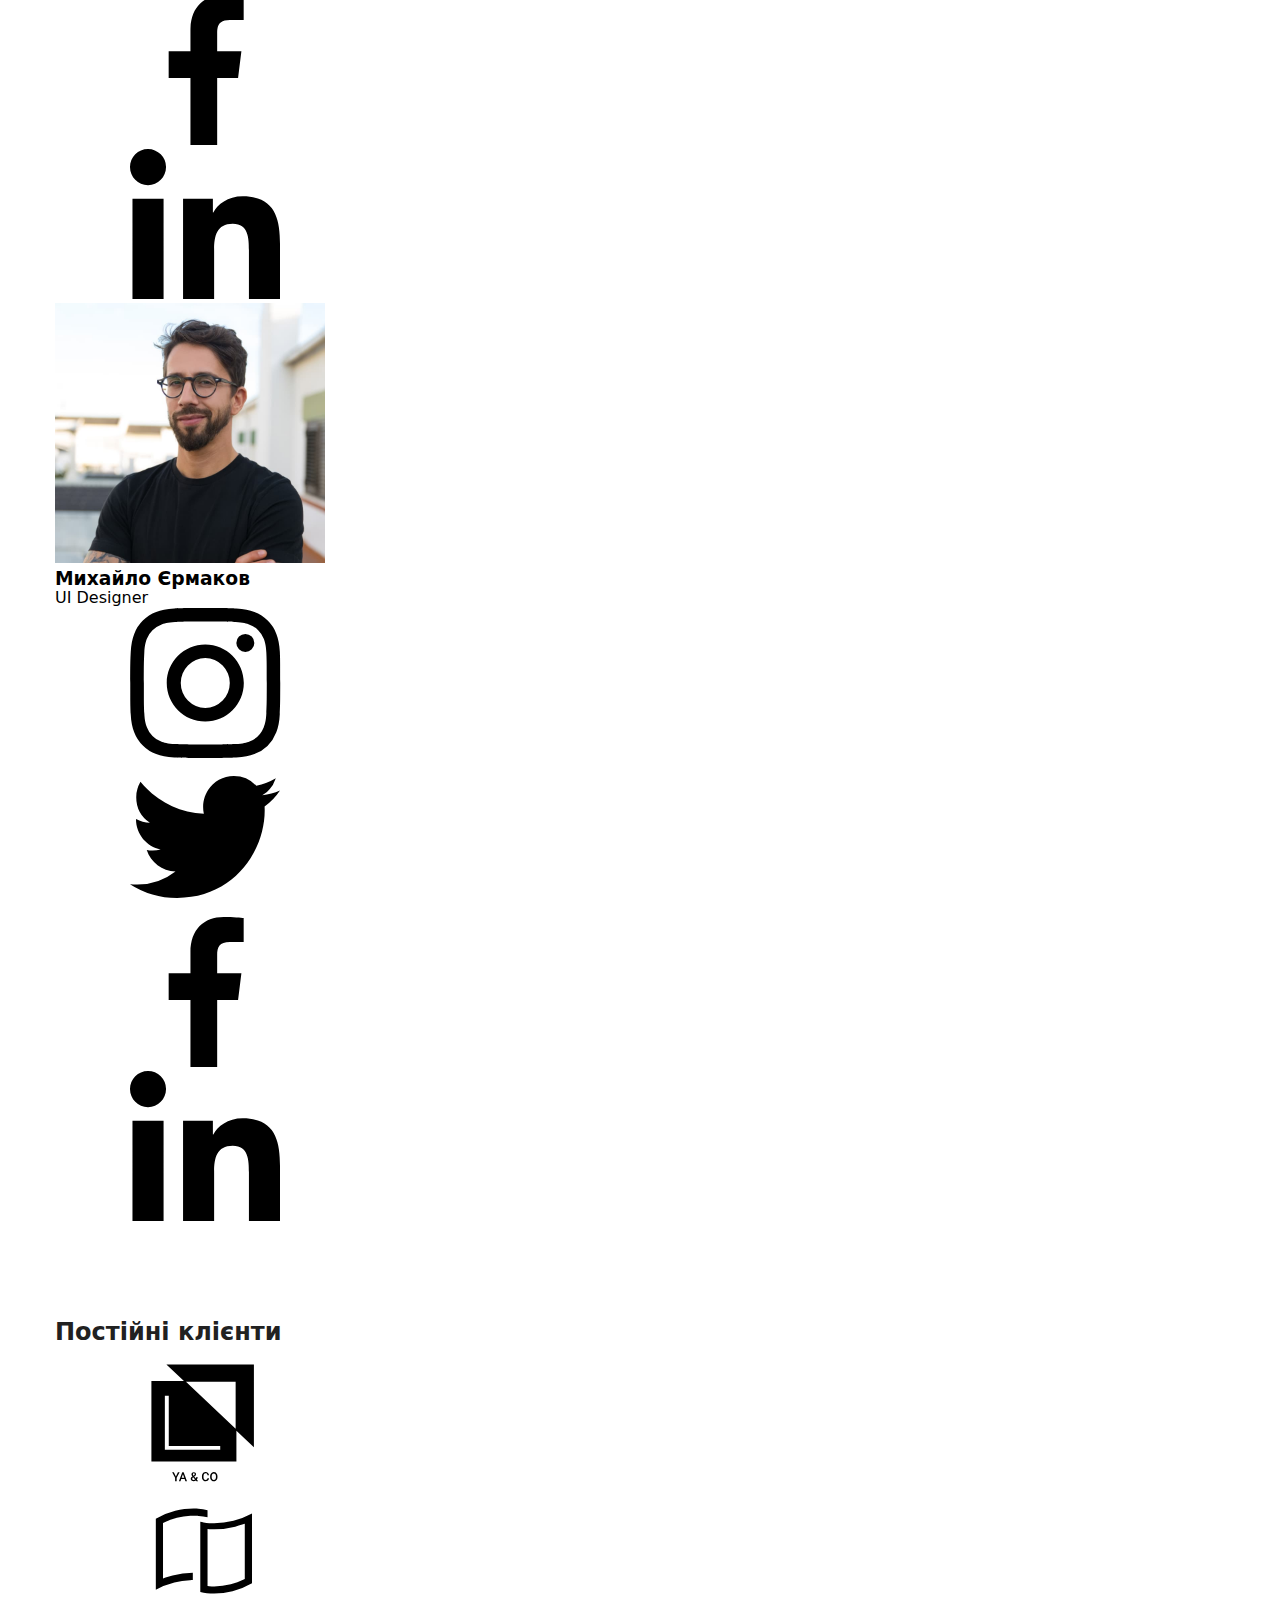
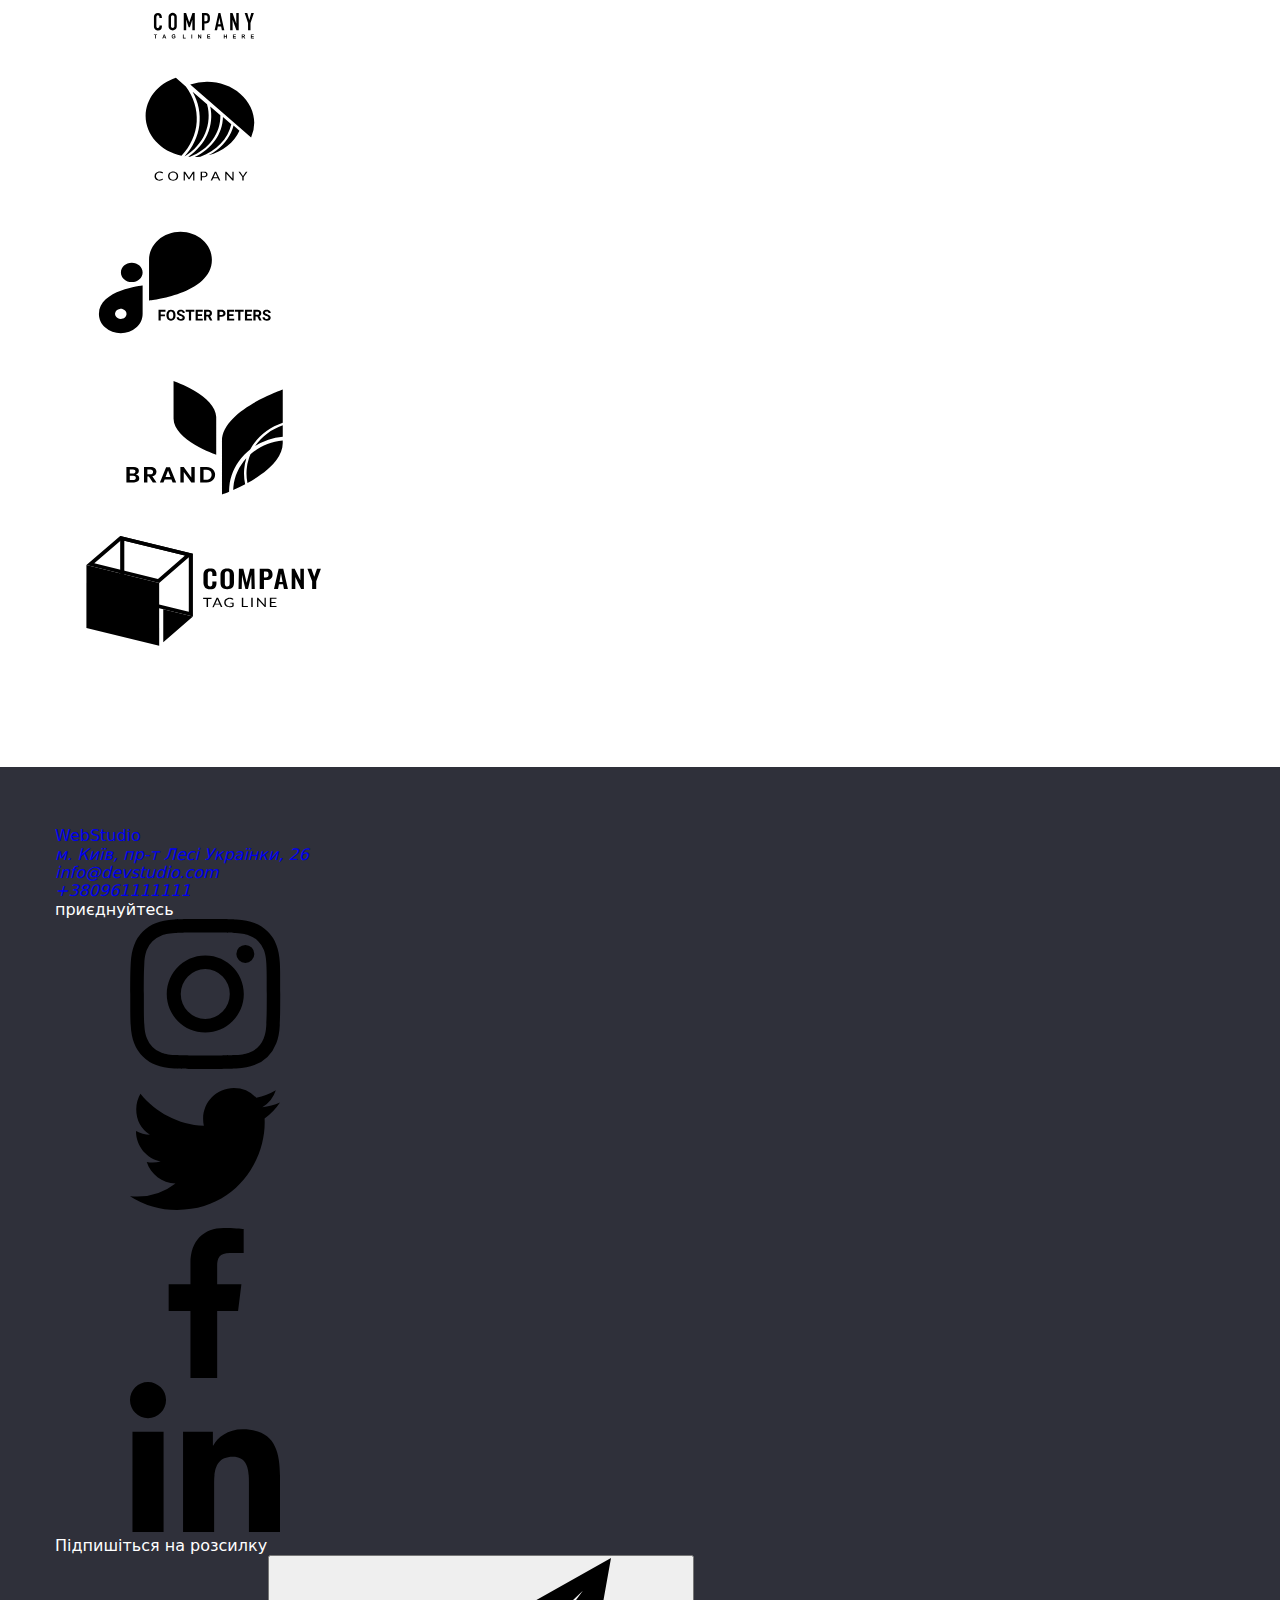
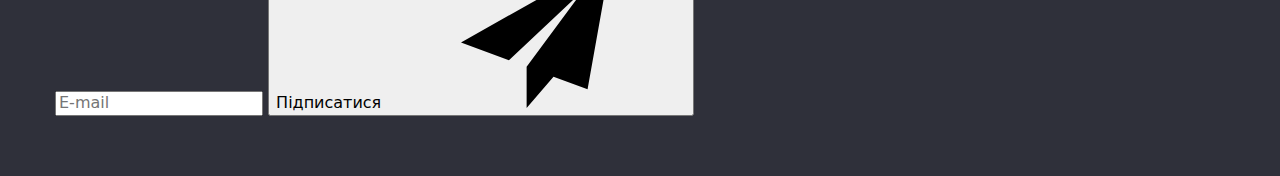
==== commit d7c325a3: "Update index.html" ====
--- a/index.html
+++ b/index.html
@@ -170,28 +170,28 @@
         <section class="about section">
             <div class="container">
             <h2 class="section-primary" >Чим ми займаємося</h2>
-            <ul class="flex-section">
-                <li class="flex-primary">
-                    <div class="flex-position">
+            <ul class="about-list">
+                <li class="about-list__item">
+                    <div class="about-list__box">
                     <img src="./images/photo.jpg" alt="Десктопнідодатки" width="370" />
-                    <div class="position">
-                        <p class="text-block">Десктопні додатки</p>
-                    </div>
-                </div>
-                </li>
-                <li class="flex-primary">
-                    <div class="flex-position">
+                    <div class="about-list__coment">
+                        <p class="about-list__text">Десктопні додатки</p>
+                    </div>
+                </div>
+                </li>
+                <li class="about-list__item">
+                    <div class="about-list__box">
                     <img src="./images/images2.jpg" alt="мобільнідодатки" width="370" />
-                    <div class="position">
-                    <p class="text-block" >Мобільні додатки</p>
-                </div>
-                </div>
-                </li>
-                <li class="flex-primary">
-                    <div class="flex-position">
+                    <div class="about-list__coment">
+                    <p class="about-list__text" >Мобільні додатки</p>
+                </div>
+                </div>
+                </li>
+                <li class="about-list__item">
+                    <div class="about-list__box">
                     <img src="./images/images3.jpg" alt="дизайнерськірішення" width="370" />
-                    <div class="position">
-                    <p class="text-block">Дизайнерські рішення</p>
+                    <div class="about-list__coment">
+                    <p class="about-list__text">Дизайнерські рішення</p>
                 </div>
                 </div>
                 </li>
--- a/css/main.css
+++ b/css/main.css
@@ -1 +1,545 @@
-/*# sourceMappingURL=main.css.map */+.page-header {
+  border-bottom: 1px solid #ECECEC;
+}
+
+.logo-nav {
+  display: -webkit-box;
+  display: -ms-flexbox;
+  display: flex;
+  -webkit-box-align: center;
+      -ms-flex-align: center;
+          align-items: center;
+}
+
+.logo-nav__accent {
+  color: #2196F3;
+}
+
+.logo-nav__link {
+  color: #212121;
+  font-family: "Raleway";
+  font-weight: 700;
+  font-size: 26px;
+  line-height: 1.19;
+  letter-spacing: 0.03em;
+  display: -webkit-box;
+  display: -ms-flexbox;
+  display: flex;
+  margin-right: 94px;
+}
+
+.site-nav {
+  display: -webkit-box;
+  display: -ms-flexbox;
+  display: flex;
+  padding: 0;
+}
+
+.site-nav :nth-child(3n) {
+  margin-right: 0;
+}
+
+.site-nav__link {
+  display: block;
+  position: relative;
+  color: #212121;
+  font-weight: 500;
+  font-size: 14px;
+  line-height: 1.14;
+  letter-spacing: 0.02em;
+  margin-bottom: 0;
+  margin-right: 50px;
+  -webkit-transition: color 250ms cubic-bezier(0.4, 0, 0.2, 1);
+  transition: color 250ms cubic-bezier(0.4, 0, 0.2, 1);
+}
+
+.current {
+  color: #2196F3;
+}
+
+.site-nav__link:hover,
+.site-nav__link:focus {
+  color: #2196F3;
+}
+
+.site-nav__link .current::after,
+.site-nav__link .current:focus::after {
+  opacity: 0;
+}
+
+.site-nav__link .current::after {
+  content: "";
+  position: absolute;
+  display: block;
+  width: 100%;
+  height: 4px;
+  background-color: #2196F3;
+  border-radius: 2px;
+  left: 0;
+  bottom: -33px;
+  -webkit-transition: opacity 250ms cubic-bezier(0.4, 0, 0.2, 1);
+  transition: opacity 250ms cubic-bezier(0.4, 0, 0.2, 1);
+}
+
+.auth-nav__link {
+  color: #757575;
+  font-weight: 500;
+  font-size: 14px;
+  line-height: 1.14;
+  letter-spacing: 0.02em;
+  -webkit-transition: color 250ms cubic-bezier(0.4, 0, 0.2, 1), fill 250ms cubic-bezier(0.4, 0, 0.2, 1);
+  transition: color 250ms cubic-bezier(0.4, 0, 0.2, 1), fill 250ms cubic-bezier(0.4, 0, 0.2, 1);
+}
+
+.auth-nav__link:hover,
+.auth-nav__link:focus {
+  color: #2196F3;
+}
+
+.auth-nav {
+  display: -webkit-box;
+  display: -ms-flexbox;
+  display: flex;
+  padding: 0%;
+  -webkit-box-align: center;
+      -ms-flex-align: center;
+          align-items: center;
+}
+
+.site-auth-nav {
+  display: -webkit-box;
+  display: -ms-flexbox;
+  display: flex;
+}
+
+.page-header .container {
+  display: -webkit-box;
+  display: -ms-flexbox;
+  display: flex;
+}
+
+.container-nav {
+  display: -webkit-box;
+  display: -ms-flexbox;
+  display: flex;
+  -webkit-box-pack: justify;
+      -ms-flex-pack: justify;
+          justify-content: space-between;
+  width: 1200px;
+  height: 80px;
+  margin-left: auto;
+  margin-right: auto;
+  margin-bottom: 0;
+  padding-left: 15px;
+  padding-right: 15px;
+}
+
+.auth-nav__link {
+  display: -webkit-box;
+  display: -ms-flexbox;
+  display: flex;
+  -webkit-box-align: center;
+      -ms-flex-align: center;
+          align-items: center;
+}
+
+.auth-nav__icon {
+  margin-right: 10px;
+  fill: currentColor;
+}
+
+.auth-nav__icon:hover,
+.auth-nav__icon:focus {
+  fill: currentColor;
+}
+
+.auth-nav__item {
+  display: -webkit-box;
+  display: -ms-flexbox;
+  display: flex;
+  -webkit-box-align: center;
+      -ms-flex-align: center;
+          align-items: center;
+  justify-items: flex-end;
+  margin-right: 30px;
+  padding: 0;
+}
+
+.auth-nav__item:nth-child(2n) {
+  margin-right: 0%;
+}
+
+.hero {
+  padding-top: 200px;
+  padding-bottom: 200px;
+  background-color: #2F303A;
+  height: 600px;
+  max-width: 1600px;
+  margin-left: auto;
+  margin-right: auto;
+  background-image: -webkit-gradient(linear, left top, right top, from(rgba(47, 48, 58, 0.4)), to(rgba(47, 48, 58, 0.4))), url(../images/Img.png);
+  background-image: linear-gradient(to right, rgba(47, 48, 58, 0.4), rgba(47, 48, 58, 0.4)), url(../images/Img.png);
+  background-repeat: no-repeat;
+  background-position: center;
+  background-size: cover;
+}
+
+.hero__title {
+  color: #FFFFFF;
+  font-style: normal;
+  font-weight: 900;
+  font-size: 44px;
+  line-height: 1.36;
+  text-align: center;
+  letter-spacing: 0.06em;
+  text-transform: uppercase;
+  text-align: center;
+}
+
+.hero__item {
+  text-align: center;
+}
+
+.button {
+  border-radius: 4px;
+  margin-top: 30px;
+  padding-left: 32px;
+  padding-right: 32px;
+  padding-top: 10px;
+  padding-bottom: 10px;
+  display: inline;
+  border: 0;
+  -webkit-transition: background-color 250ms cubic-bezier(0.4, 0, 0.2, 1);
+  transition: background-color 250ms cubic-bezier(0.4, 0, 0.2, 1);
+}
+
+.hero__button:hover,
+.hero__button:focus {
+  background: #188CE8;
+}
+
+.button {
+  text-align: center;
+  color: #FFFFFF;
+  background: #2196F3;
+  font-weight: 700;
+  font-size: 16px;
+  line-height: 1.88;
+  letter-spacing: 0.06em;
+}
+
+.container {
+  width: 1200px;
+  margin-left: auto;
+  margin-right: auto;
+  margin-bottom: 0;
+  padding-left: 15px;
+  padding-right: 15px;
+}
+
+.flex-hero {
+  display: -webkit-box;
+  display: -ms-flexbox;
+  display: flex;
+  -ms-flex-wrap: wrap;
+      flex-wrap: wrap;
+  margin-right: 0%;
+  -webkit-padding-start: 0%;
+          padding-inline-start: 0%;
+  -webkit-box-align: baseline;
+      -ms-flex-align: baseline;
+          align-items: baseline;
+}
+.flex-hero__item {
+  margin-right: 30px;
+  width: calc((100% - 90px) / 4);
+}
+.flex-hero__item:nth-child(4n) {
+  margin-right: 0%;
+}
+.flex-hero__box {
+  display: -webkit-box;
+  display: -ms-flexbox;
+  display: flex;
+  -webkit-box-pack: center;
+      -ms-flex-pack: center;
+          justify-content: center;
+  -webkit-box-align: center;
+      -ms-flex-align: center;
+          align-items: center;
+  height: 120px;
+  padding: 0;
+  background-color: #F5F4FA;
+  margin-bottom: 30px;
+  border-radius: 4px;
+}
+.flex-hero .icon-box :nth-last-child(4) {
+  margin-right: 0;
+}
+.flex-hero__icon {
+  width: 70px;
+  height: 70px;
+}
+.flex-hero__title {
+  color: primary-text-color;
+  font-weight: 700;
+  font-size: 14px;
+  line-height: 1.14;
+  display: -webkit-box;
+  display: -ms-flexbox;
+  display: flex;
+  -ms-flex-wrap: wrap;
+      flex-wrap: wrap;
+  margin-bottom: 10px;
+}
+.flex-hero__text {
+  color: title-text-color;
+  font-size: 14px;
+  line-height: 1.71;
+}
+
+.flex-hero:nth-child(4n) {
+  margin-right: 0;
+}
+
+.backdrop {
+  position: fixed;
+  top: 0;
+  left: 0;
+  width: 100%;
+  height: 100%;
+  background-color: rgba(0, 0, 0, 0.2);
+}
+
+.backdrop.is-hidden {
+  visibility: hidden;
+  opacity: 0;
+  pointer-events: none;
+}
+
+.modal {
+  position: absolute;
+  top: 50%;
+  left: 50%;
+  -webkit-transform: translate(-50%, -50%);
+          transform: translate(-50%, -50%);
+  min-width: 528px;
+  min-height: 581px;
+  background-color: rgb(255, 255, 255);
+  -webkit-box-shadow: 0px 1px 3px rgba(0, 0, 0, 0.12), 0px 1px 1px rgba(0, 0, 0, 0.14), 0px 2px 1px rgba(0, 0, 0, 0.2);
+          box-shadow: 0px 1px 3px rgba(0, 0, 0, 0.12), 0px 1px 1px rgba(0, 0, 0, 0.14), 0px 2px 1px rgba(0, 0, 0, 0.2);
+  border-radius: 4px;
+  -webkit-box-align: center;
+      -ms-flex-align: center;
+          align-items: center;
+  -webkit-box-pack: center;
+      -ms-flex-pack: center;
+          justify-content: center;
+  -webkit-transition: opacity 250ms cubic-bezier(0.4, 0, 0.2, 1), -webkit-transform 250ms cubic-bezier(0.4, 0, 0.2, 1);
+  transition: opacity 250ms cubic-bezier(0.4, 0, 0.2, 1), -webkit-transform 250ms cubic-bezier(0.4, 0, 0.2, 1);
+  transition: transform 250ms cubic-bezier(0.4, 0, 0.2, 1), opacity 250ms cubic-bezier(0.4, 0, 0.2, 1);
+  transition: transform 250ms cubic-bezier(0.4, 0, 0.2, 1), opacity 250ms cubic-bezier(0.4, 0, 0.2, 1), -webkit-transform 250ms cubic-bezier(0.4, 0, 0.2, 1);
+}
+
+.button-close {
+  position: absolute;
+  right: 0;
+  top: 0;
+  display: -webkit-box;
+  display: -ms-flexbox;
+  display: flex;
+  width: 30px;
+  height: 30px;
+  -webkit-box-align: center;
+      -ms-flex-align: center;
+          align-items: center;
+  -webkit-box-pack: center;
+      -ms-flex-pack: center;
+          justify-content: center;
+  margin-right: 8px;
+  margin-top: 8px;
+  margin-bottom: auto;
+  margin-left: auto;
+  padding: 0;
+  border: 1px solid rgba(0, 0, 0, 0.1);
+  border-radius: 50%;
+  background: #FFFFFF;
+  cursor: pointer;
+}
+
+.button-close:hover .icon,
+.button-close:focus .icon {
+  fill: #2196F3;
+}
+
+.modal__icon {
+  color: #000000;
+  width: 18px;
+  height: 18px;
+  padding: 0;
+  -webkit-transition: color 250ms cubic-bezier(0.4, 0, 0.2, 1);
+  transition: color 250ms cubic-bezier(0.4, 0, 0.2, 1);
+}
+
+.form-hero {
+  padding: 40px;
+}
+.form-hero__group {
+  display: block;
+}
+.form-hero__label {
+  position: relative;
+  display: -webkit-box;
+  display: -ms-flexbox;
+  display: flex;
+  -webkit-box-orient: vertical;
+  -webkit-box-direction: normal;
+      -ms-flex-direction: column;
+          flex-direction: column;
+  margin-bottom: 10px;
+  font-style: normal;
+  font-weight: 400;
+  font-size: 12px;
+  line-height: 1.666;
+  letter-spacing: 0.01em;
+  color: #757575;
+}
+.form-hero__text {
+  font-style: normal;
+  font-weight: 700;
+  font-size: 20px;
+  line-height: 1.15;
+  text-align: center;
+  letter-spacing: 0.03em;
+  color: #212121;
+  margin-bottom: 12px;
+}
+
+textarea {
+  resize: none;
+}
+
+.form-button {
+  display: block;
+  -webkit-box-align: center;
+      -ms-flex-align: center;
+          align-items: center;
+  -webkit-box-pack: center;
+      -ms-flex-pack: center;
+          justify-content: center;
+  font-weight: 700;
+  font-size: 16px;
+  line-height: 1.875;
+  letter-spacing: 0.06em;
+  margin: auto;
+  margin-top: 30px;
+  background: #2196F3;
+  -webkit-box-shadow: 0px 4px 4px rgba(0, 0, 0, 0.15);
+          box-shadow: 0px 4px 4px rgba(0, 0, 0, 0.15);
+  border-radius: 4px;
+  color: #FFFFFF;
+  padding: 10px 52px;
+  border-color: transparent;
+  -webkit-transition: background 250ms cubic-bezier(0.4, 0, 0.2, 1);
+  transition: background 250ms cubic-bezier(0.4, 0, 0.2, 1);
+}
+
+.form-button:hover,
+.form-button:focus {
+  background: #188CE8;
+}
+
+.hero-checkbox {
+  display: -webkit-box;
+  display: -ms-flexbox;
+  display: flex;
+  -webkit-box-align: center;
+      -ms-flex-align: center;
+          align-items: center;
+  -webkit-box-pack: center;
+      -ms-flex-pack: center;
+          justify-content: center;
+}
+.hero-checkbox__text {
+  font-size: 14px;
+  line-height: 1.714;
+  letter-spacing: 0.03em;
+  color: rgb(117, 117, 117);
+  margin-left: 8px;
+}
+.hero-checkbox__input {
+  position: absolute;
+  width: 1px;
+  height: 1px;
+  margin: -1px;
+  border: 0;
+  padding: 0;
+  -ms-flex-negative: 0;
+      flex-shrink: 0;
+  clip: rect(0 0 0 0);
+  overflow: hidden;
+  border-radius: 2px;
+}
+.hero-checkbox__checkbox {
+  width: 16px;
+  height: 15px;
+  display: -webkit-inline-box;
+  display: -ms-inline-flexbox;
+  display: inline-flex;
+  border: 2px solid #2a2a2a;
+  border-radius: 2px;
+  -webkit-transition: border 250ms cubic-bezier(0.4, 0, 0.2, 1);
+  transition: border 250ms cubic-bezier(0.4, 0, 0.2, 1);
+}
+.hero-checkbox__icon {
+  display: block;
+  -webkit-box-align: center;
+      -ms-flex-align: center;
+          align-items: center;
+  -webkit-box-pack: center;
+      -ms-flex-pack: center;
+          justify-content: center;
+  opacity: 0;
+  -webkit-transition: opacity 250ms cubic-bezier(0.4, 0, 0.2, 1);
+  transition: opacity 250ms cubic-bezier(0.4, 0, 0.2, 1);
+}
+
+*,
+*::before,
+*::after {
+  -webkit-box-sizing: border-box;
+          box-sizing: border-box;
+}
+
+header {
+  letter-spacing: 0.02em;
+}
+
+a {
+  text-decoration: none;
+}
+
+h1, h2, h3, p, ul {
+  margin: 0;
+}
+
+ul {
+  margin-bottom: 0;
+  margin-top: 0;
+  list-style: none;
+  padding-left: 0%;
+  padding-right: 0%;
+}
+
+footer {
+  background: #2F303A;
+  color: #FFFFFF;
+  padding-top: 60px;
+  padding-bottom: 60px;
+}
+
+.section {
+  color: #212121;
+  padding-top: 94px;
+  padding-bottom: 94px;
+}/*# sourceMappingURL=main.css.map */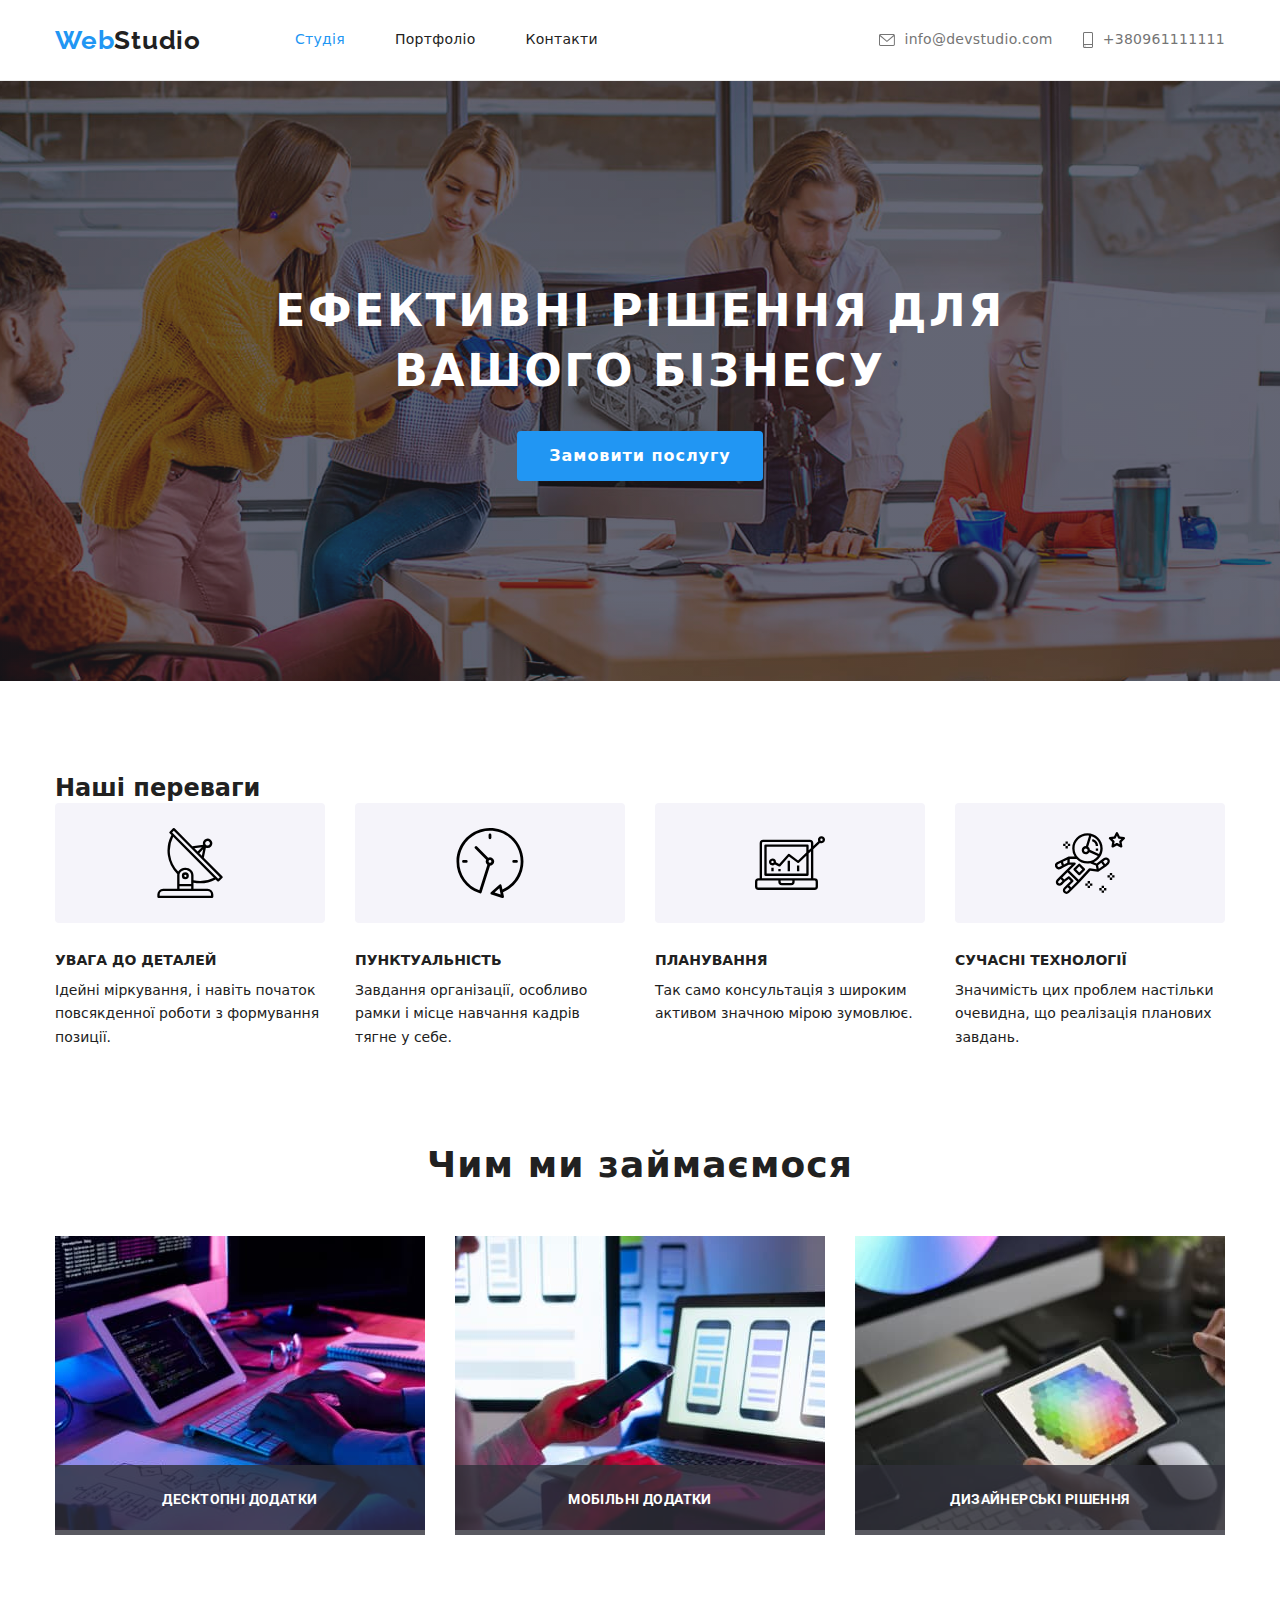
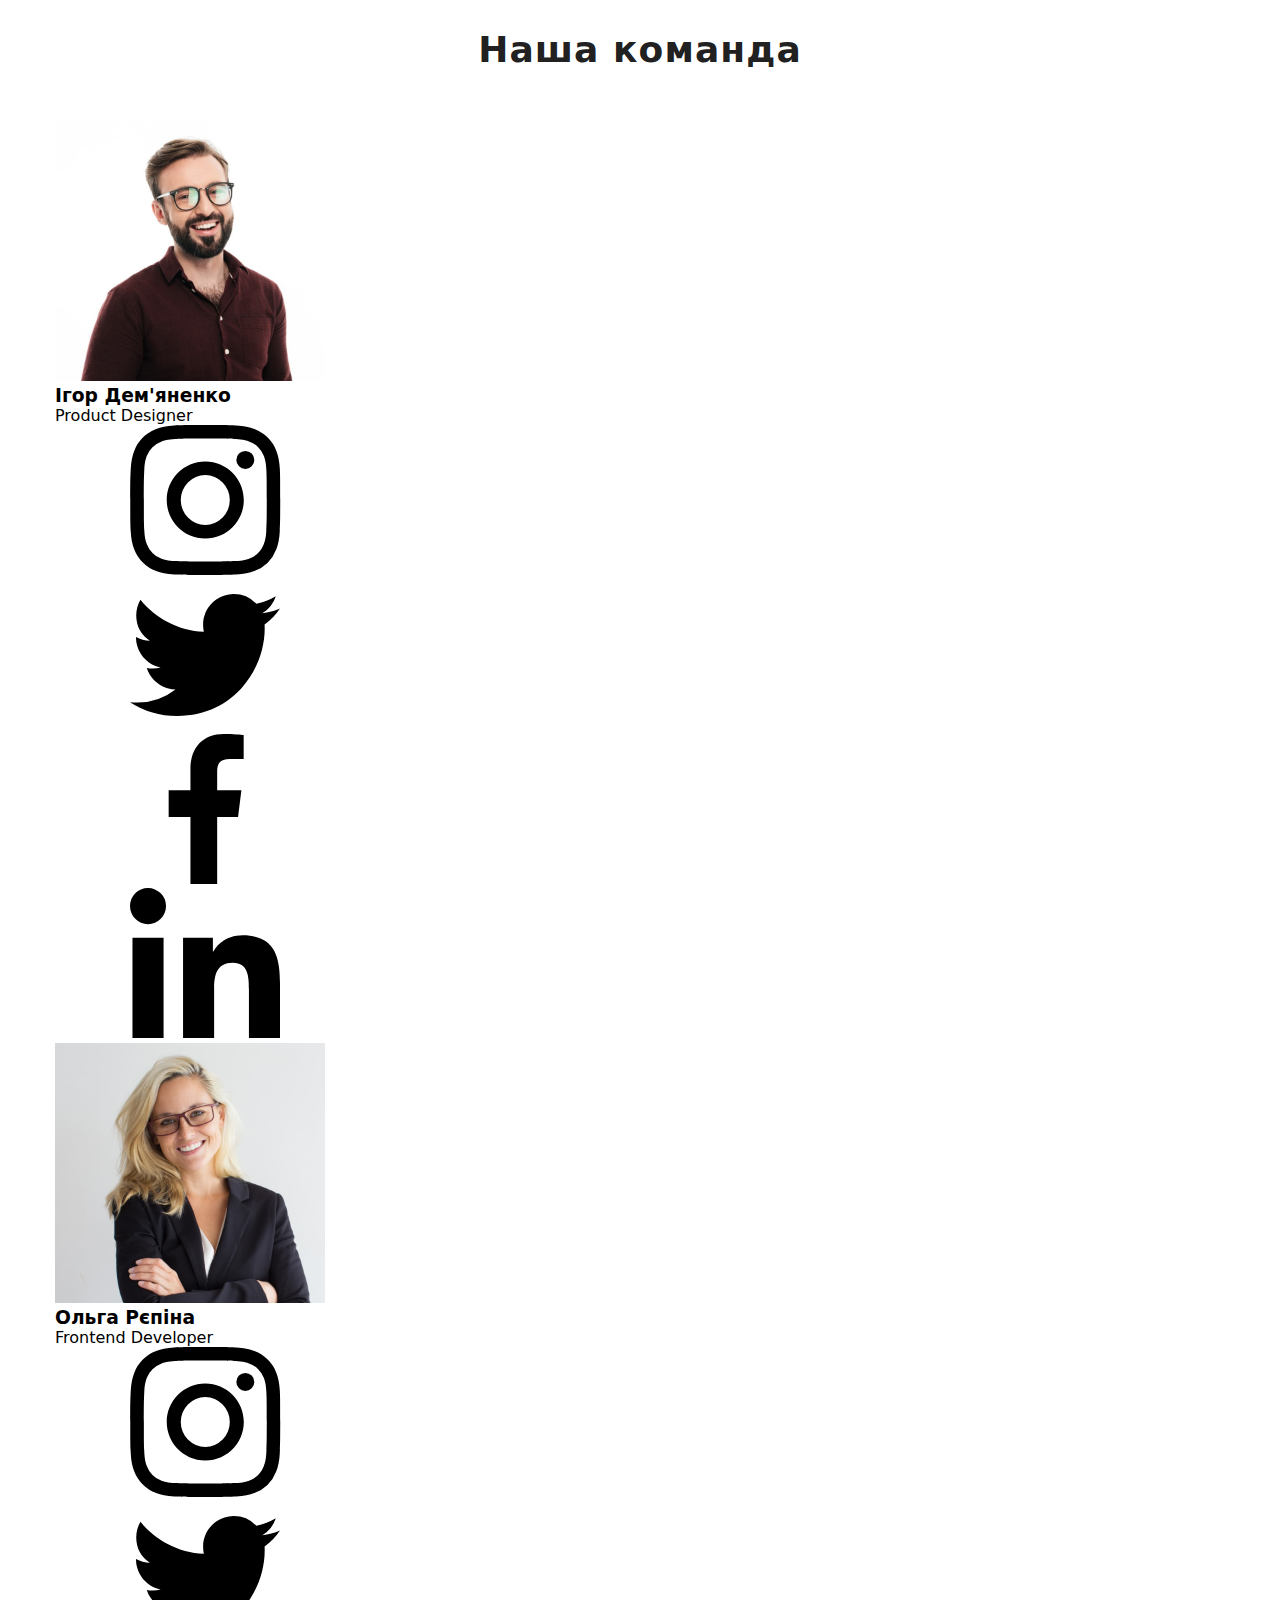
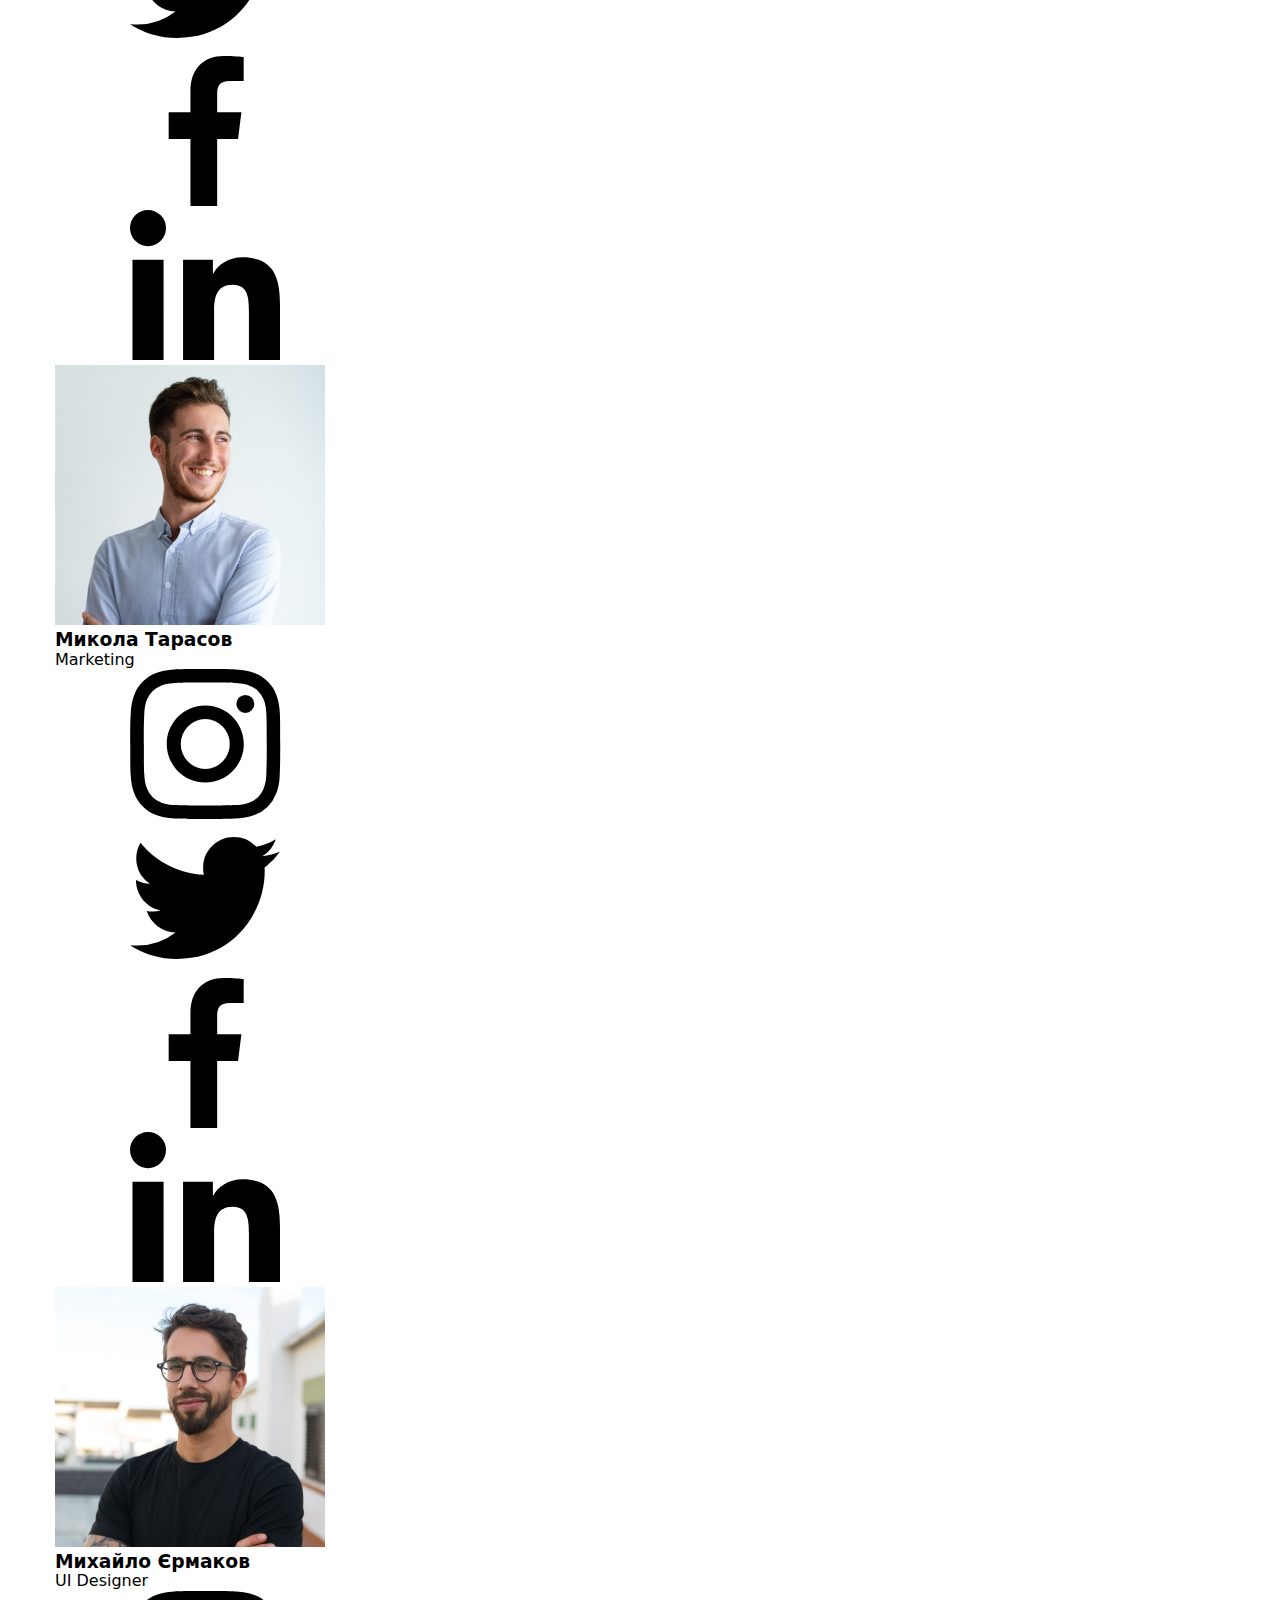
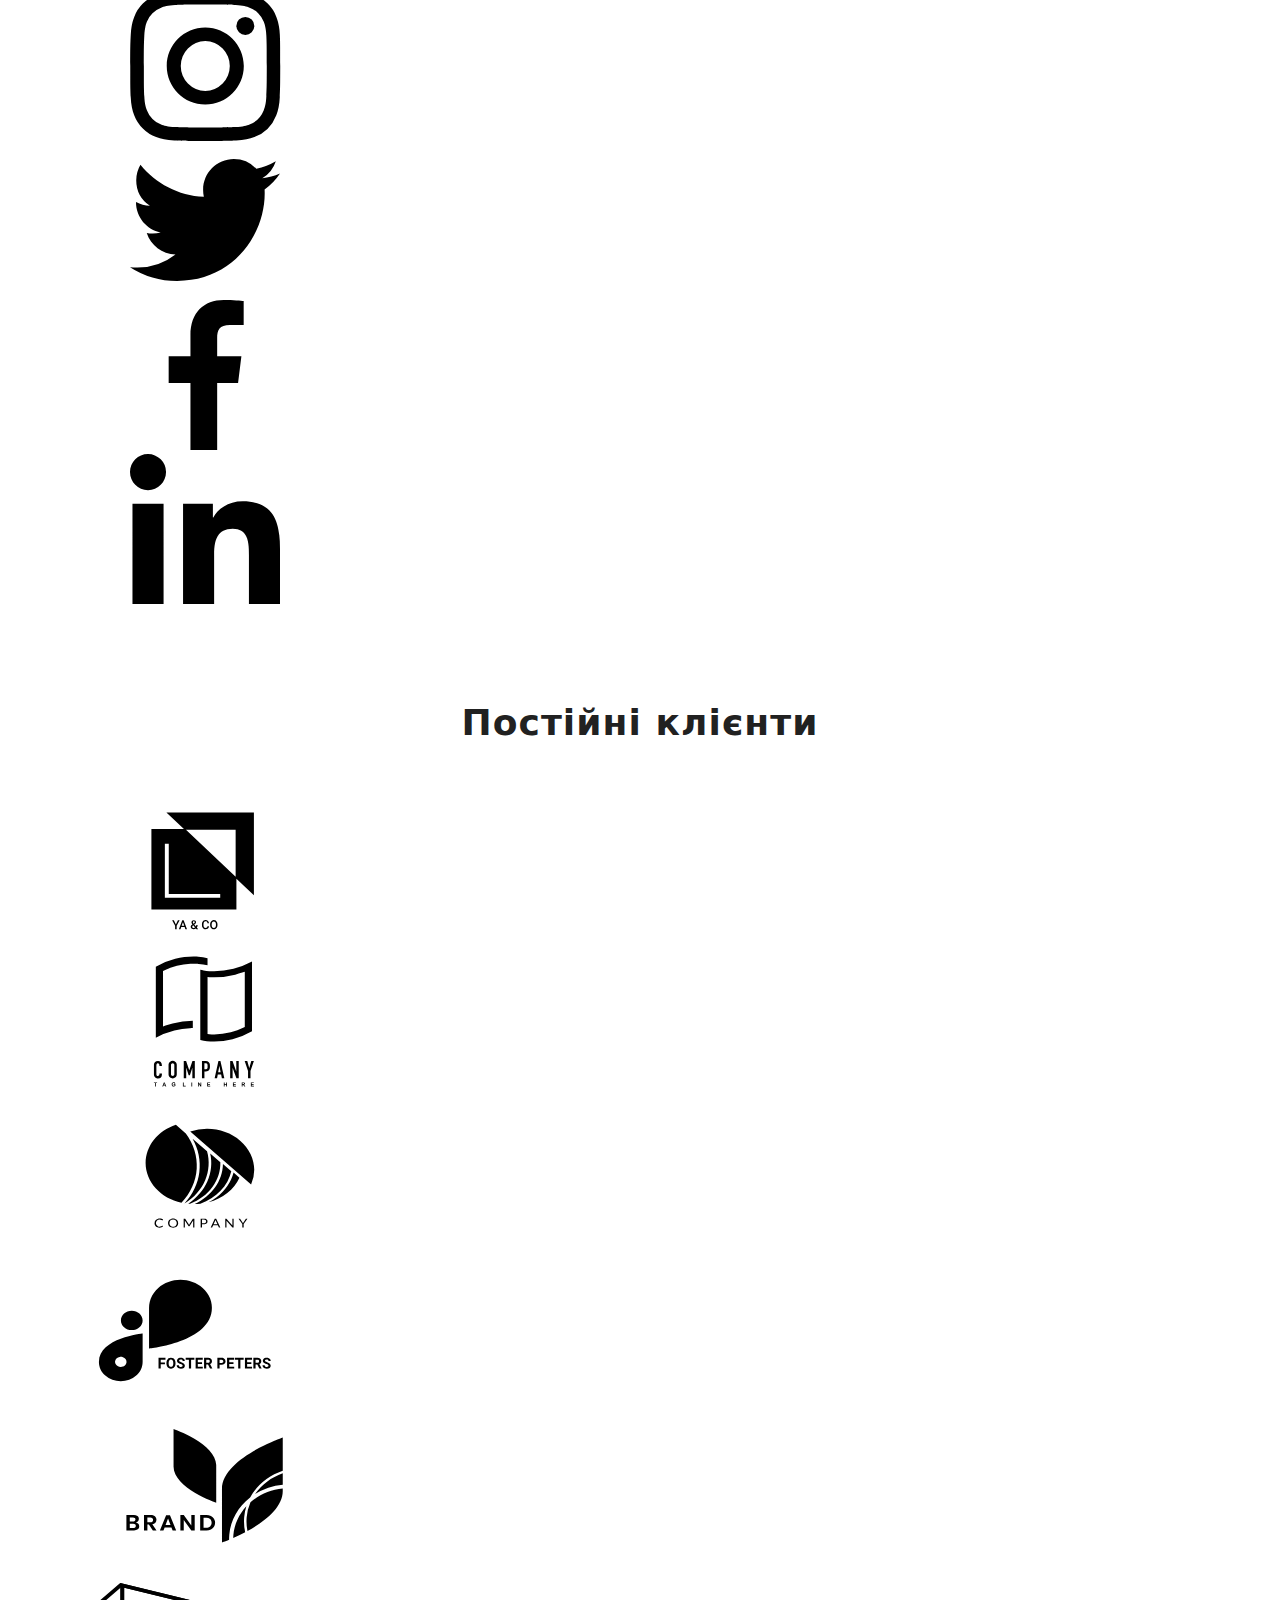
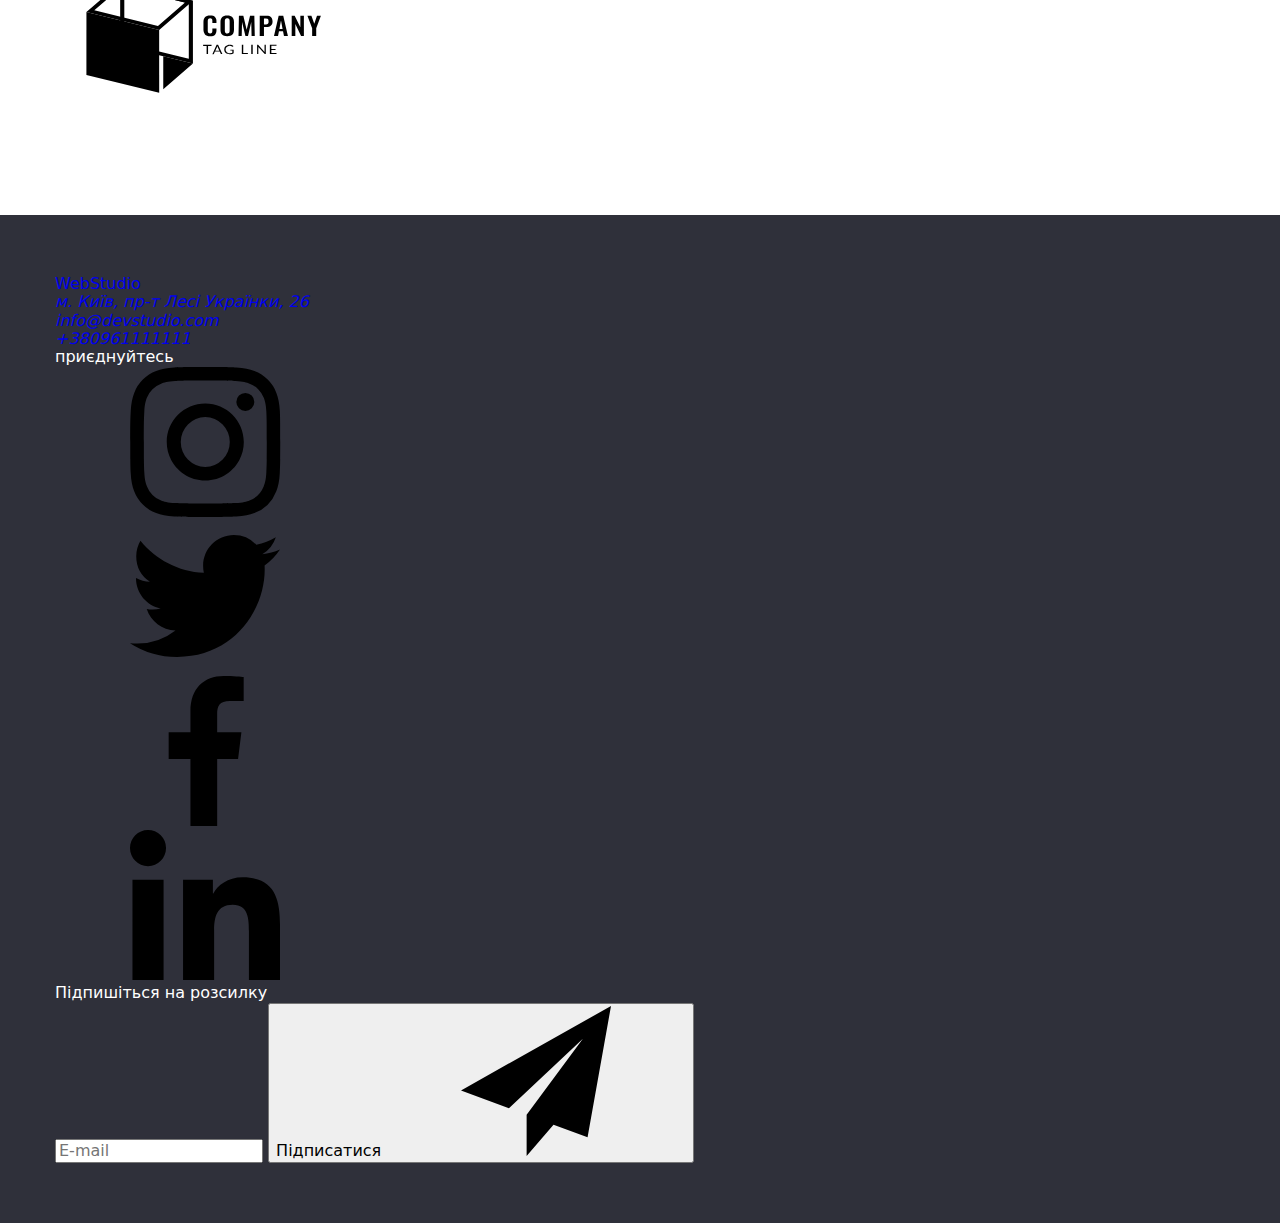
==== commit bb145a31: "Update index.html" ====
--- a/index.html
+++ b/index.html
@@ -203,37 +203,37 @@
         <section class="team-section">
             <div class="container">
             <h2 class="section-primary">Наша команда</h2>
-            <ul class="team-flex">
-                <li class="flex-team">
+            <ul class="team-list">
+                <li class="team-list__item">
                     <img src="./images/ihordemyanenko.jpg" alt="ihordemyanenko.jpg" width="270" />
-                   <div class="primary-title">
-                    <h3 class="title">Ігор Дем'яненко</h3>
-                    <p lang="en" class="text-title">Product Designer</p>
+                   <div class="team-list__box">
+                    <h3 class="team-list__title">Ігор Дем'яненко</h3>
+                    <p lang="en" class="team-list__text">Product Designer</p>
                     <ul class="team-social-list">
-                        <li class="social-item">
-                            <a href="#" class="social-links">
-                            <svg class="social-svg">
+                        <li class="team-social-list__item">
+                            <a href="#" class="team-social-list__links">
+                            <svg class="team-social-list__icon">
                                 <use href="./images/sprite.svg#icon-instagram-2"></use>
                             </svg>
                             </a>
                         </li>
-                        <li class="social-item">
-                            <a href="#" class="social-links">
-                                <svg class="social-svg">
+                        <li class="team-social-list__item">
+                            <a href="#" class="team-social-list__links">
+                                <svg class="team-social-list__icon">
                                     <use href="./images/sprite.svg#icon-twitter-1"></use>
                                 </svg>
                                 </a>
                         </li>
-                        <li class="social-item">
-                            <a href="#" class="social-links">
-                                <svg class="social-svg">
+                        <li class="team-social-list__item">
+                            <a href="#" class="team-social-list__links">
+                                <svg class="team-social-list__icon">
                                     <use href="./images/sprite.svg#icon-facebook-1"></use>
                                 </svg>
                                 </a>
                         </li>
-                        <li class="social-item">
-                            <a href="#" class="social-links">
-                                <svg class="social-svg">
+                        <li class="team-social-list__item">
+                            <a href="#" class="team-social-list__links">
+                                <svg class="team-social-list__icon">
                                     <use href="./images/sprite.svg#icon-linkedin-1"></use>
                                 </svg>
                                 </a>
--- a/css/main.css
+++ b/css/main.css
@@ -504,6 +504,69 @@
   transition: opacity 250ms cubic-bezier(0.4, 0, 0.2, 1);
 }
 
+.about.section {
+  padding-top: 0;
+}
+
+.section-primary {
+  color: #212121;
+  font-weight: 700;
+  font-size: 36px;
+  line-height: 1.17;
+  letter-spacing: 0.03em;
+  text-align: center;
+  margin-bottom: 50px;
+}
+
+.about-list {
+  display: -webkit-box;
+  display: -ms-flexbox;
+  display: flex;
+  -ms-flex-wrap: wrap;
+      flex-wrap: wrap;
+  -webkit-padding-start: 0%;
+          padding-inline-start: 0%;
+}
+.about-list__item {
+  width: 370px;
+  margin-right: 30px;
+}
+.about-list__item:nth-child(3n) {
+  margin-right: 0%;
+}
+.about-list__box {
+  position: relative;
+  display: block;
+}
+.about-list__coment {
+  position: absolute;
+  height: 70px;
+  width: 100%;
+  background: rgba(47, 48, 58, 0.8);
+  bottom: 0;
+  left: 0;
+  display: -webkit-box;
+  display: -ms-flexbox;
+  display: flex;
+  -webkit-box-pack: center;
+      -ms-flex-pack: center;
+          justify-content: center;
+  -webkit-box-align: center;
+      -ms-flex-align: center;
+          align-items: center;
+}
+.about-list__text {
+  height: 16px;
+  font-family: "Roboto";
+  font-weight: 700;
+  font-size: 14px;
+  line-height: 1.14;
+  text-align: center;
+  letter-spacing: 0.03em;
+  text-transform: uppercase;
+  color: #FFFFFF;
+}
+
 *,
 *::before,
 *::after {
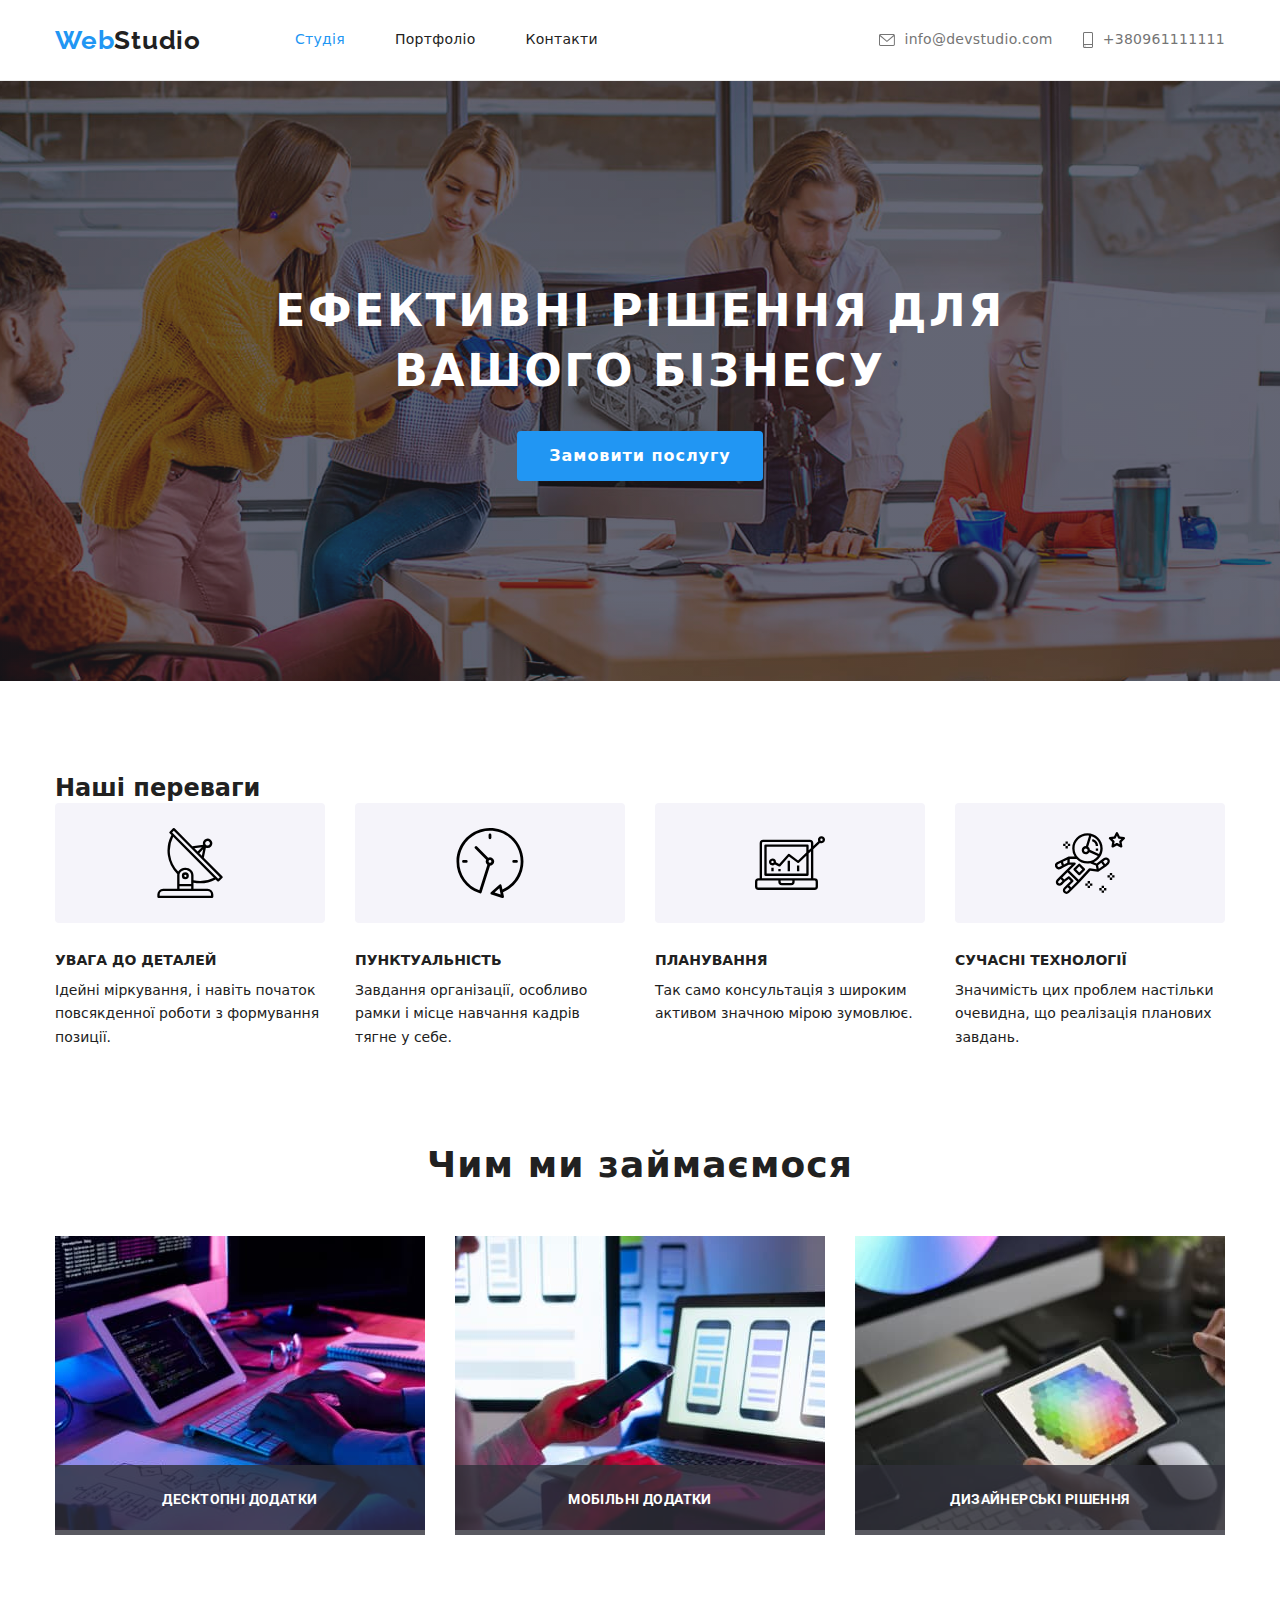
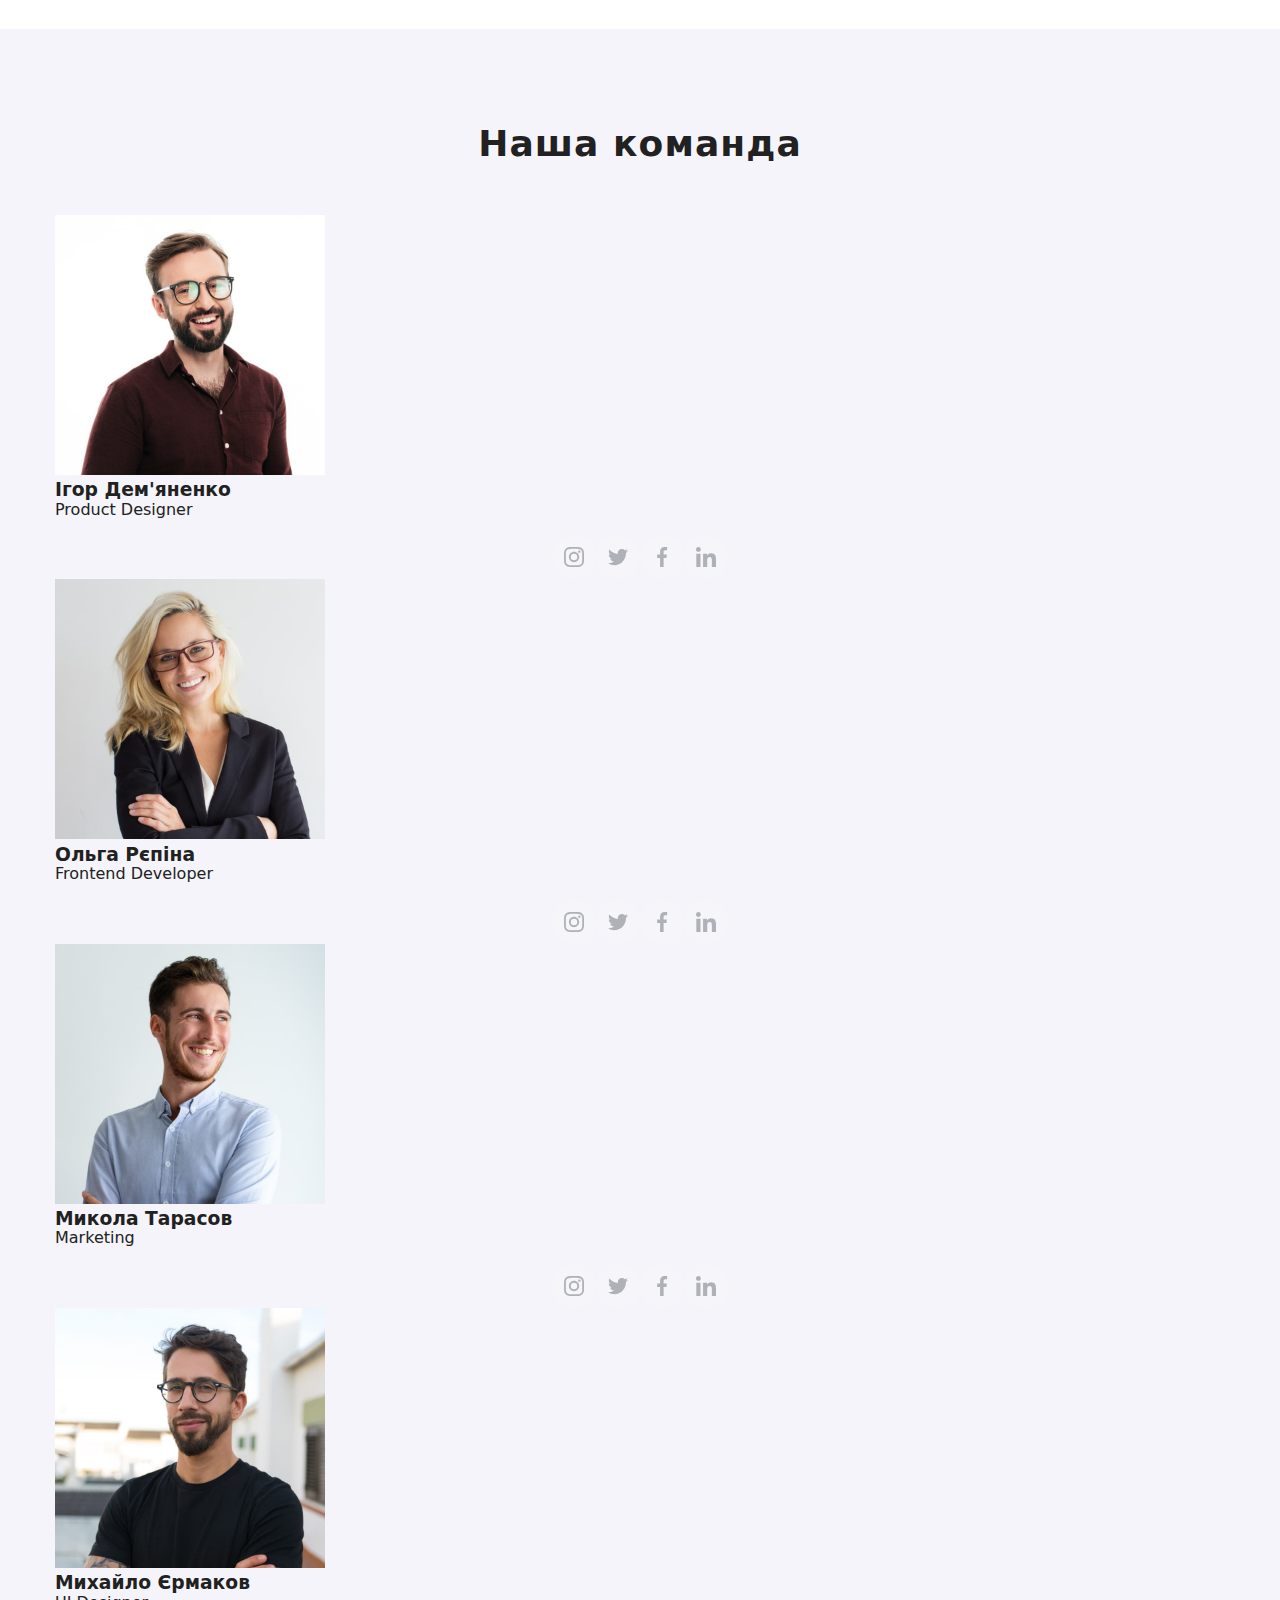
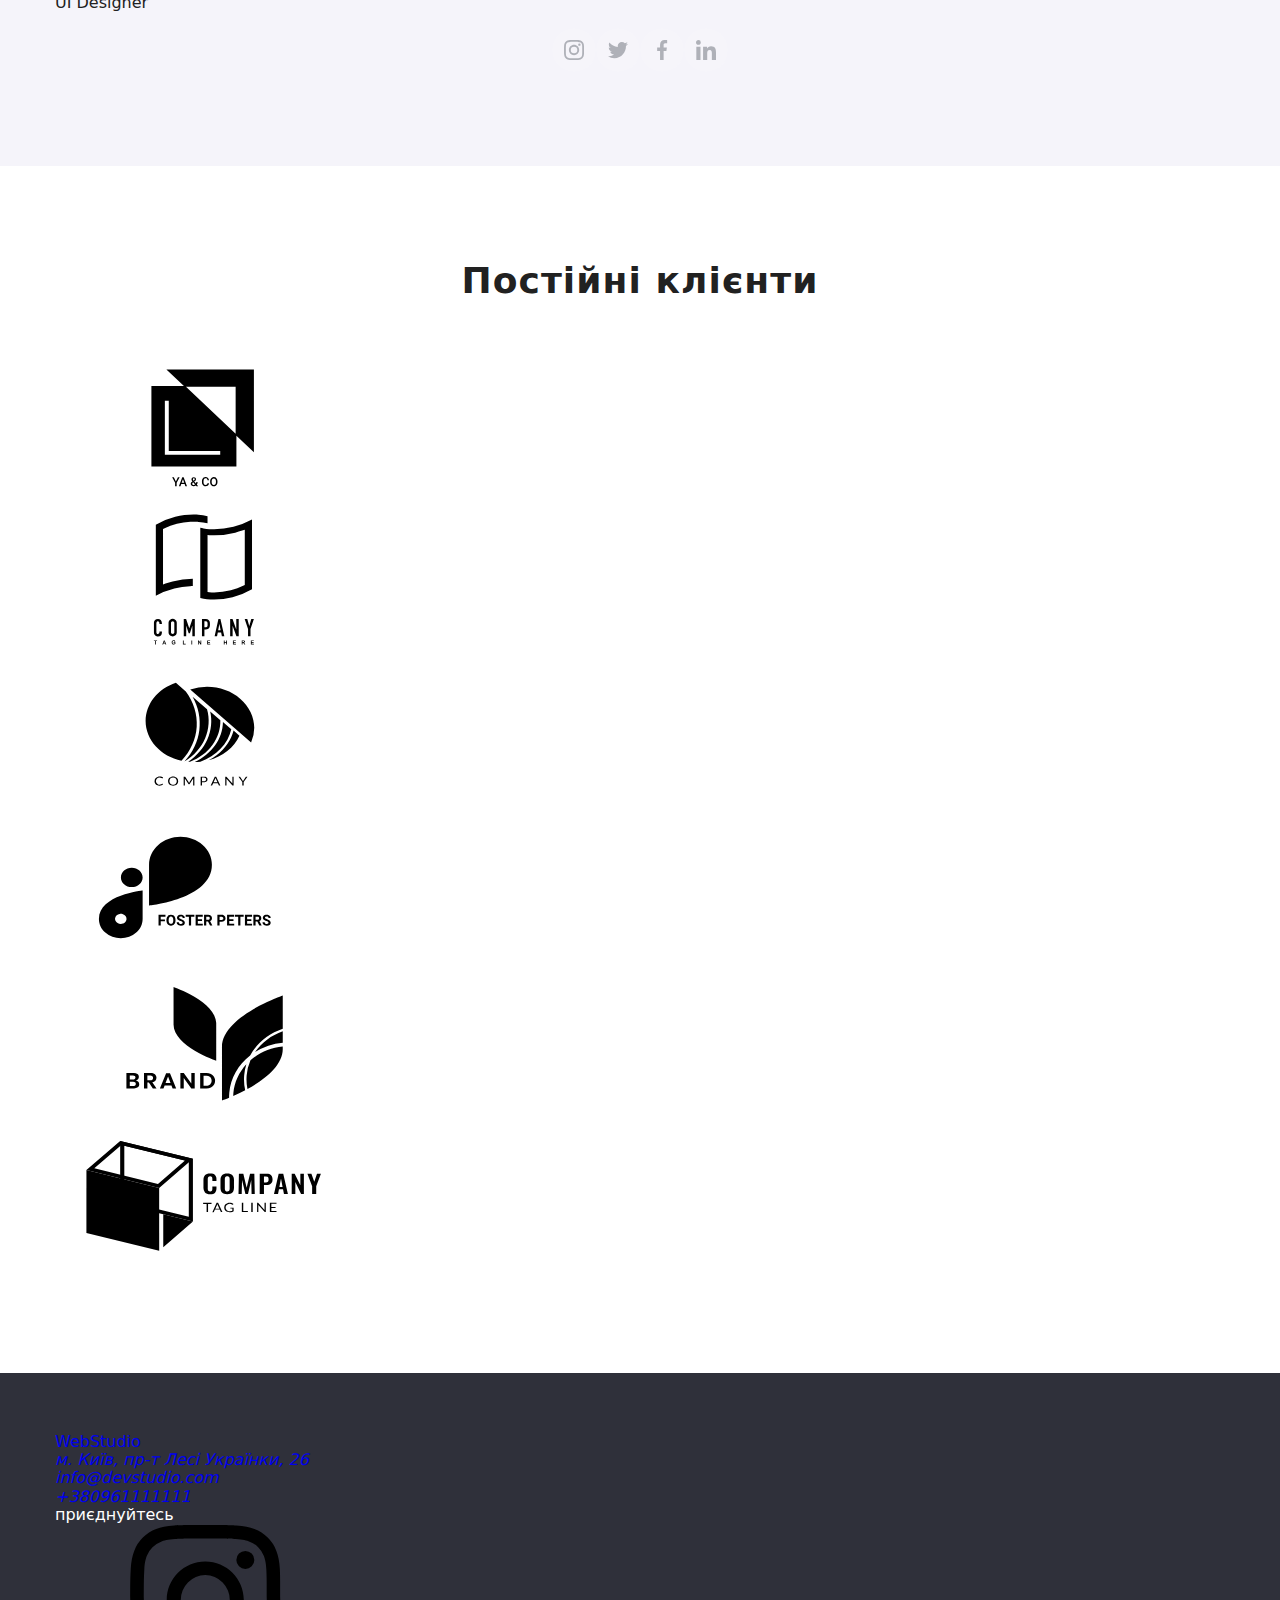
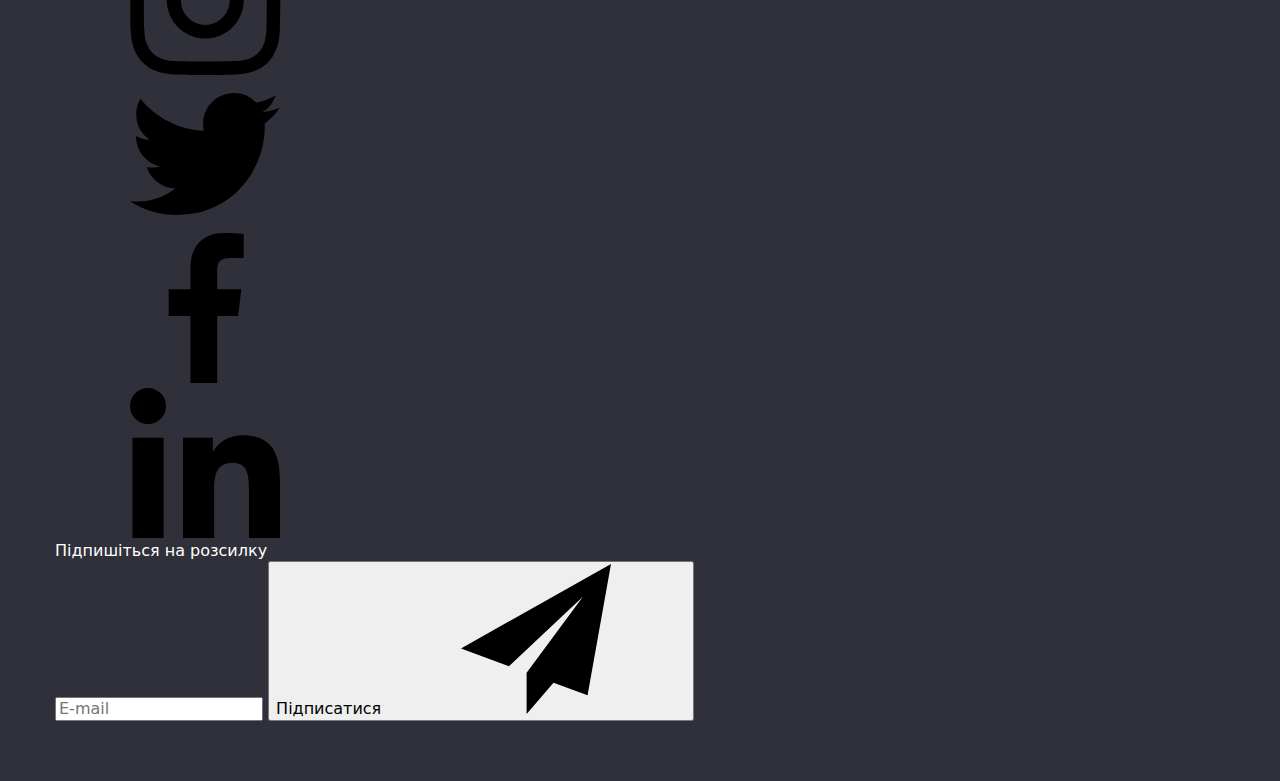
==== commit 055b3285: "Update index.html" ====
--- a/index.html
+++ b/index.html
@@ -241,36 +241,36 @@
                     </ul>
                 </div>
                 </li>
-                <li class="flex-team">
+                <li class="team-list__item">
                     <img src="./images/olharepina.jpg" alt="olharepina" width="270" />
-                    <div class="primary-title">
-                    <h3 class="title">Ольга Рєпіна</h3>
-                    <p lang="en" class="text-title">Frontend Developer</p>
+                    <div class="team-list__box">
+                    <h3 class="team-list__title">Ольга Рєпіна</h3>
+                    <p lang="en" class="team-list__text">Frontend Developer</p>
                     <ul class="team-social-list">
-                        <li class="social-item">
-                            <a href="#" class="social-links">
-                            <svg class="social-svg">
+                        <li class="team-social-list__item">
+                            <a href="#" class="team-social-list__links">
+                            <svg class="team-social-list__icon">
                                 <use href="./images/sprite.svg#icon-instagram-2"></use>
                             </svg>
                             </a>
                         </li>
-                        <li class="social-item">
-                            <a href="#" class="social-links">
-                                <svg class="social-svg">
+                        <li class="team-social-list__item">
+                            <a href="#" class="team-social-list__links">
+                                <svg class="team-social-list__icon">
                                     <use href="./images/sprite.svg#icon-twitter-1"></use>
                                 </svg>
                                 </a>
                         </li>
-                        <li class="social-item">
-                            <a href="#" class="social-links">
-                                <svg class="social-svg">
+                        <li class="team-social-list__item">
+                            <a href="#" class="team-social-list__links">
+                                <svg class="team-social-list__icon">
                                     <use href="./images/sprite.svg#icon-facebook-1"></use>
                                 </svg>
                                 </a>
                         </li>
-                        <li class="social-item">
-                            <a href="#" class="social-links">
-                                <svg class="social-svg">
+                        <li class="team-social-list__item">
+                            <a href="#" class="team-social-list__links">
+                                <svg class="team-social-list__icon">
                                     <use href="./images/sprite.svg#icon-linkedin-1"></use>
                                 </svg>
                                 </a>
@@ -278,36 +278,36 @@
                     </ul>
                 </div>
                 </li>
-                <li class="flex-team">
+                <li class="team-list__item">
                     <img src="./images/mykolatarasov.jpg" alt="mykolatarasov" width="270" />
-                    <div class="primary-title">
-                    <h3 class="title">Микола Тарасов</h3>
-                    <p lang="en" class="text-title">Marketing</p>
+                    <div class="team-list__box">
+                    <h3 class="team-list__title">Микола Тарасов</h3>
+                    <p lang="en" class="team-list__text">Marketing</p>
                     <ul class="team-social-list">
-                        <li class="social-item">
-                            <a href="#" class="social-links">
-                            <svg class="social-svg">
+                        <li class="team-social-list__item">
+                            <a href="#" class="team-social-list__links">
+                            <svg class="team-social-list__icon">
                                 <use href="./images/sprite.svg#icon-instagram-2"></use>
                             </svg>
                             </a>
                         </li>
-                        <li class="social-item">
-                            <a href="#" class="social-links">
-                                <svg class="social-svg">
+                        <li class="team-social-list__item">
+                            <a href="#" class="team-social-list__links">
+                                <svg class="team-social-list__icon">
                                     <use href="./images/sprite.svg#icon-twitter-1"></use>
                                 </svg>
                                 </a>
                         </li>
-                        <li class="social-item">
-                            <a href="#" class="social-links">
-                                <svg class="social-svg">
+                        <li class="team-social-list__item">
+                            <a href="#" class="team-social-list__links">
+                                <svg class="team-social-list__icon">
                                     <use href="./images/sprite.svg#icon-facebook-1"></use>
                                 </svg>
                                 </a>
                         </li>
-                        <li class="social-item">
-                            <a href="#" class="social-links">
-                                <svg class="social-svg">
+                        <li class="team-social-list__item">
+                            <a href="#" class="team-social-list__links">
+                                <svg class="team-social-list__icon">
                                     <use href="./images/sprite.svg#icon-linkedin-1"></use>
                                 </svg>
                                 </a>
@@ -315,36 +315,36 @@
                     </ul>
                 </div>
                 </li>
-                <li class="flex-team">
+                <li class="team-list__item">
                     <img src="./images/mychailoermakov.jpg" alt="mychailoermakov" width="270" />
-                    <div class="primary-title">
-                    <h3 class="title">Михайло Єрмаков</h3>
-                    <p lang="en" class="text-title">UI Designer</p>
-                      <ul class="team-social-list">
-                        <li class="social-item">
-                            <a href="#" class="social-links">
-                            <svg class="social-svg">
+                    <div class="team-list__box">
+                    <h3 class="team-list__title">Михайло Єрмаков</h3>
+                    <p lang="en" class="team-list__text">UI Designer</p>
+                    <ul class="team-social-list">
+                        <li class="team-social-list__item">
+                            <a href="#" class="team-social-list__links">
+                            <svg class="team-social-list__icon">
                                 <use href="./images/sprite.svg#icon-instagram-2"></use>
                             </svg>
                             </a>
                         </li>
-                        <li class="social-item">
-                            <a href="#" class="social-links">
-                                <svg class="social-svg">
+                        <li class="team-social-list__item">
+                            <a href="#" class="team-social-list__links">
+                                <svg class="team-social-list__icon">
                                     <use href="./images/sprite.svg#icon-twitter-1"></use>
                                 </svg>
                                 </a>
                         </li>
-                        <li class="social-item">
-                            <a href="#" class="social-links">
-                                <svg class="social-svg">
+                        <li class="team-social-list__item">
+                            <a href="#" class="team-social-list__links">
+                                <svg class="team-social-list__icon">
                                     <use href="./images/sprite.svg#icon-facebook-1"></use>
                                 </svg>
                                 </a>
                         </li>
-                        <li class="social-item">
-                            <a href="#" class="social-links">
-                                <svg class="social-svg">
+                        <li class="team-social-list__item">
+                            <a href="#" class="team-social-list__links">
+                                <svg class="team-social-list__icon">
                                     <use href="./images/sprite.svg#icon-linkedin-1"></use>
                                 </svg>
                                 </a>
@@ -359,44 +359,44 @@
             <div class="container">
             <h2 class="section-primary client">Постійні клієнти</h2>
         <ul class="client-list">
-            <li class="client-item">
-                <a href="" class="client-link">
-                <svg class="client-svg" >
+            <li class="client-list__item">
+                <a href="" class="client-list__link">
+                <svg class="client-list__icon" >
                     <use href="./images/sprite.svg#icon-Logo"></use>
                 </svg>
                 </a>
             </li>
-            <li class="client-item">
-                <a href="" class="client-link">
-                <svg class="client-svg" >
+            <li class="client-list__item">
+                <a href="" class="client-list__link">
+                <svg class="client-list__icon" >
                     <use href="./images/sprite.svg#icon-Logo-1"></use>
                 </svg>
                 </a>
             </li>
-            <li class="client-item">
-                <a href="" class="client-link">
-                <svg class="client-svg" >
+            <li class="client-list__item">
+                <a href="" class="client-list__link">
+                <svg class="client-list__icon" >
                     <use href="./images/sprite.svg#icon-Logo-2"></use>
                 </svg>
                 </a>
             </li> 
-            <li class="client-item">
-                <a href="" class="client-link">
-                <svg class="client-svg" >
+            <li class="client-list__item">
+                <a href="" class="client-list__link">
+                <svg class="client-list__icon" >
                     <use href="./images/sprite.svg#icon-Logo-3"></use>
                 </svg>
                 </a>
             </li>
-            <li class="client-item">
-                <a href="" class="client-link">
-                <svg class="client-svg" >
+            <li class="client-list__item">
+                <a href="" class="client-list__link">
+                <svg class="client-list__icon" >
                     <use href="./images/sprite.svg#icon-Logo-4"></use>
                 </svg>
                 </a>
             </li>
-            <li class="client-item">
-                <a href="" class="client-link">
-                <svg class="client-svg">
+            <li class="client-list__item">
+                <a href="" class="client-list__link">
+                <svg class="client-list__icon">
                     <use href="./images/sprite.svg#icon-Logo-5" ></use>
                 </svg>
                 </a>
@@ -410,57 +410,57 @@
         <div class="container">
             <div>
         <a href="/" class="logo-footer"><span class="accent">Web</span>Studio</a>
-        <address class="address">
-            <ul class="footer-ul">
-                <li class="footer-link"><a href="https://www.google.com/maps/place/%D0%B1%D1%83%D0%BB%D1%8C%D0%B2%D0%B0%D1%80+%D0%9B%D0%B5%D1%81%D1%96+%D0%A3%D0%BA%D1%80%D0%B0%D1%97%D0%BD%D0%BA%D0%B8,+26,+%D0%9A%D0%B8%D1%97%D0%B2,+%D0%A3%D0%BA%D1%80%D0%B0%D1%97%D0%BD%D0%B0,+02000/@50.4265807,30.5361971,17z/data=!3m1!4b1!4m5!3m4!1s0x40d4cf0e033ecbe9:0x57a4dffefec77da0!8m2!3d50.4265807!4d30.5383858"
-                        target="_blank" rel="noreferrer noopener" class="text-link">м. Київ, пр-т Лесі Українки, 26</li>
-                <li class="footer-link"><a href="mailto:info@devstudio.com" class="text-links">info@devstudio.com</a></li>
-                <li class="footer-link"><a href="tel:+380961111111" class="text-links">+380961111111</a></li>
+        <address class="footer-address">
+            <ul class="footer-address__list">
+                <li class="footer-address__item"><a href="https://www.google.com/maps/place/%D0%B1%D1%83%D0%BB%D1%8C%D0%B2%D0%B0%D1%80+%D0%9B%D0%B5%D1%81%D1%96+%D0%A3%D0%BA%D1%80%D0%B0%D1%97%D0%BD%D0%BA%D0%B8,+26,+%D0%9A%D0%B8%D1%97%D0%B2,+%D0%A3%D0%BA%D1%80%D0%B0%D1%97%D0%BD%D0%B0,+02000/@50.4265807,30.5361971,17z/data=!3m1!4b1!4m5!3m4!1s0x40d4cf0e033ecbe9:0x57a4dffefec77da0!8m2!3d50.4265807!4d30.5383858"
+                        target="_blank" rel="noreferrer noopener" class="footer-address__link">м. Київ, пр-т Лесі Українки, 26</li>
+                <li class="footer-address__item"><a href="mailto:info@devstudio.com" class="footer-address__links">info@devstudio.com</a></li>
+                <li class="footer-address__item"><a href="tel:+380961111111" class="">+380961111111</a></li>
             </ul>
         </address>
             </div>
     <div class="footer-social">
-        <p class="footer-social-link">приєднуйтесь</p>
-        <ul class="footer-social-list">
-            <li class="social-item">
-                <a href="#" class="footer-links">
-                <svg class="footer-svg" >
+        <p class="footer-social__title">приєднуйтесь</p>
+        <ul class="footer-social__list">
+            <li class="footer-social__item">
+                <a href="#" class="footer-social__links">
+                <svg class="footer-social__icon" >
                     <use href="./images/sprite.svg#icon-instagram-2"></use>
                 </svg>
                 </a>
             </li>
-            <li class="social-item">
-                <a href="#" class="footer-links">
-                    <svg class="footer-svg" >
+            <li class="footer-social__item">
+                <a href="#" class="footer-social__links">
+                    <svg class="footer-social__icon" >
                         <use href="./images/sprite.svg#icon-twitter-1"></use>
                     </svg>
                     </a>
             </li>
-            <li class="social-item">
-                <a href="#" class="footer-links">
-                    <svg class="footer-svg" >
+            <li class="footer-social__item">
+                <a href="#" class="footer-social__links">
+                    <svg class="footer-social__icon" >
                         <use href="./images/sprite.svg#icon-facebook-1"></use>
                     </svg>
                     </a>
             </li>
-            <li class="social-item">
-                <a href="#" class="footer-links">
-                    <svg class="footer-svg" >
+            <li class="footer-social__item">
+                <a href="#" class="footer-social__links">
+                    <svg class="footer-social__icon" >
                         <use href="./images/sprite.svg#icon-linkedin-1"></use>
                     </svg>
                     </a>
             </li>
         </ul>
     </div>
-    <form class="form">
+    <form class="footer-form">
         
-            <p class="form-text">Підпишіться на розсилку</p>
-            <div class="form-footer">
-                <label class="form-label">
-                <input type="text" placeholder="E-mail" class="form-input"></label>
-                <button  class="footer-button" type="submit">
+            <p class="footer-form__title">Підпишіться на розсилку</p>
+            <div class="footer-form__box">
+                <label class="footer-form__label">
+                <input type="text" placeholder="E-mail" class="footer-form__input"></label>
+                <button  class="footer-form__button" type="submit">
                     Підписатися
-                    <svg class="form-svg">
+                    <svg class="footer-form__icon">
                         <use href="./images/sprite.svg#icon-icon-send"></use>
                     </svg>
                 </button>  
--- a/css/main.css
+++ b/css/main.css
@@ -567,6 +567,94 @@
   color: #FFFFFF;
 }
 
+.team-section {
+  color: #212121;
+  padding-top: 94px;
+  padding-bottom: 94px;
+  background: #F5F4FA;
+}
+
+.team__list {
+  display: -webkit-box;
+  display: -ms-flexbox;
+  display: flex;
+  -ms-flex-wrap: wrap;
+      flex-wrap: wrap;
+  -webkit-padding-start: 0%;
+          padding-inline-start: 0%;
+}
+.team__list__item {
+  background-color: #FFFFFF;
+  margin-right: 30px;
+  width: calc((100% - 90px) / 4);
+  -webkit-box-shadow: 0px 2px 1px 0px rgba(0, 0, 0, 0.2);
+          box-shadow: 0px 2px 1px 0px rgba(0, 0, 0, 0.2);
+}
+.team__list__item:nth-child(4n) {
+  margin-right: 0%;
+}
+.team__list__box {
+  padding-top: 30px;
+  padding-bottom: 30px;
+}
+.team__list__title {
+  color: #212121;
+  font-weight: 500;
+  font-size: 16px;
+  line-height: 1.19;
+  margin-bottom: 10px;
+  text-align: center;
+}
+.team__list__text {
+  color: #757575;
+  font-size: 16px;
+  line-height: 1.19;
+  text-align: center;
+}
+
+.team-social-list {
+  display: -webkit-box;
+  display: -ms-flexbox;
+  display: flex;
+  -webkit-box-align: center;
+      -ms-flex-align: center;
+          align-items: center;
+  -webkit-box-pack: center;
+      -ms-flex-pack: center;
+          justify-content: center;
+  margin-top: 16px;
+}
+.team-social-list__links {
+  display: -webkit-box;
+  display: -ms-flexbox;
+  display: flex;
+  background-color: rgba(255, 255, 255, 0.1);
+  border-radius: 50%;
+  -webkit-box-align: center;
+      -ms-flex-align: center;
+          align-items: center;
+  -webkit-box-pack: center;
+      -ms-flex-pack: center;
+          justify-content: center;
+  width: 44px;
+  height: 44px;
+  -webkit-transition: background-color 250ms cubic-bezier(0.4, 0, 0.2, 1);
+  transition: background-color 250ms cubic-bezier(0.4, 0, 0.2, 1);
+}
+.team-social-list__links:hover, .team-social-list__links:focus {
+  background-color: #2196F3;
+}
+.team-social-list__icon {
+  fill: #AFB1B8;
+  width: 20px;
+  height: 20px;
+  -webkit-transition: fill 250ms cubic-bezier(0.4, 0, 0.2, 1);
+  transition: fill 250ms cubic-bezier(0.4, 0, 0.2, 1);
+}
+.team-social-list__links:hover .team-social-list__icon, .team-social-list__links:focus .team-social-list__icon {
+  fill: #FFFFFF;
+}
+
 *,
 *::before,
 *::after {
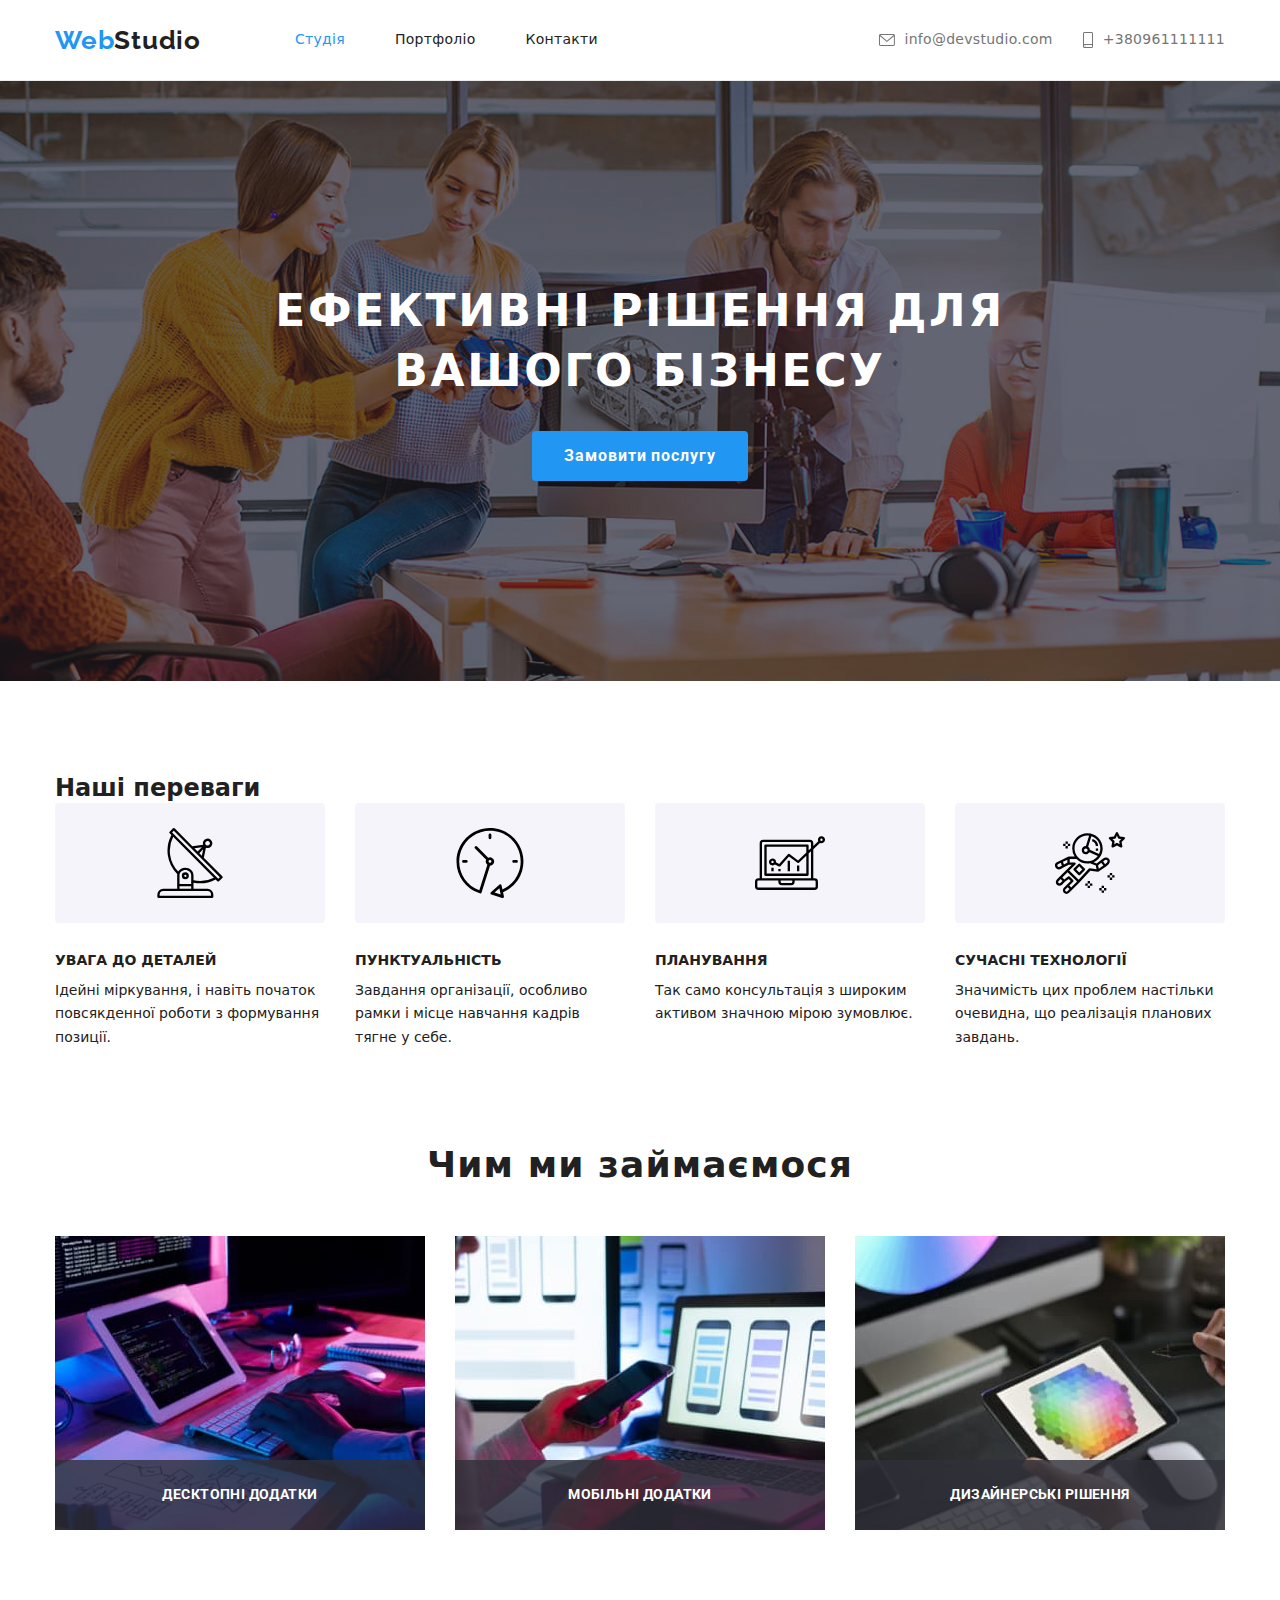
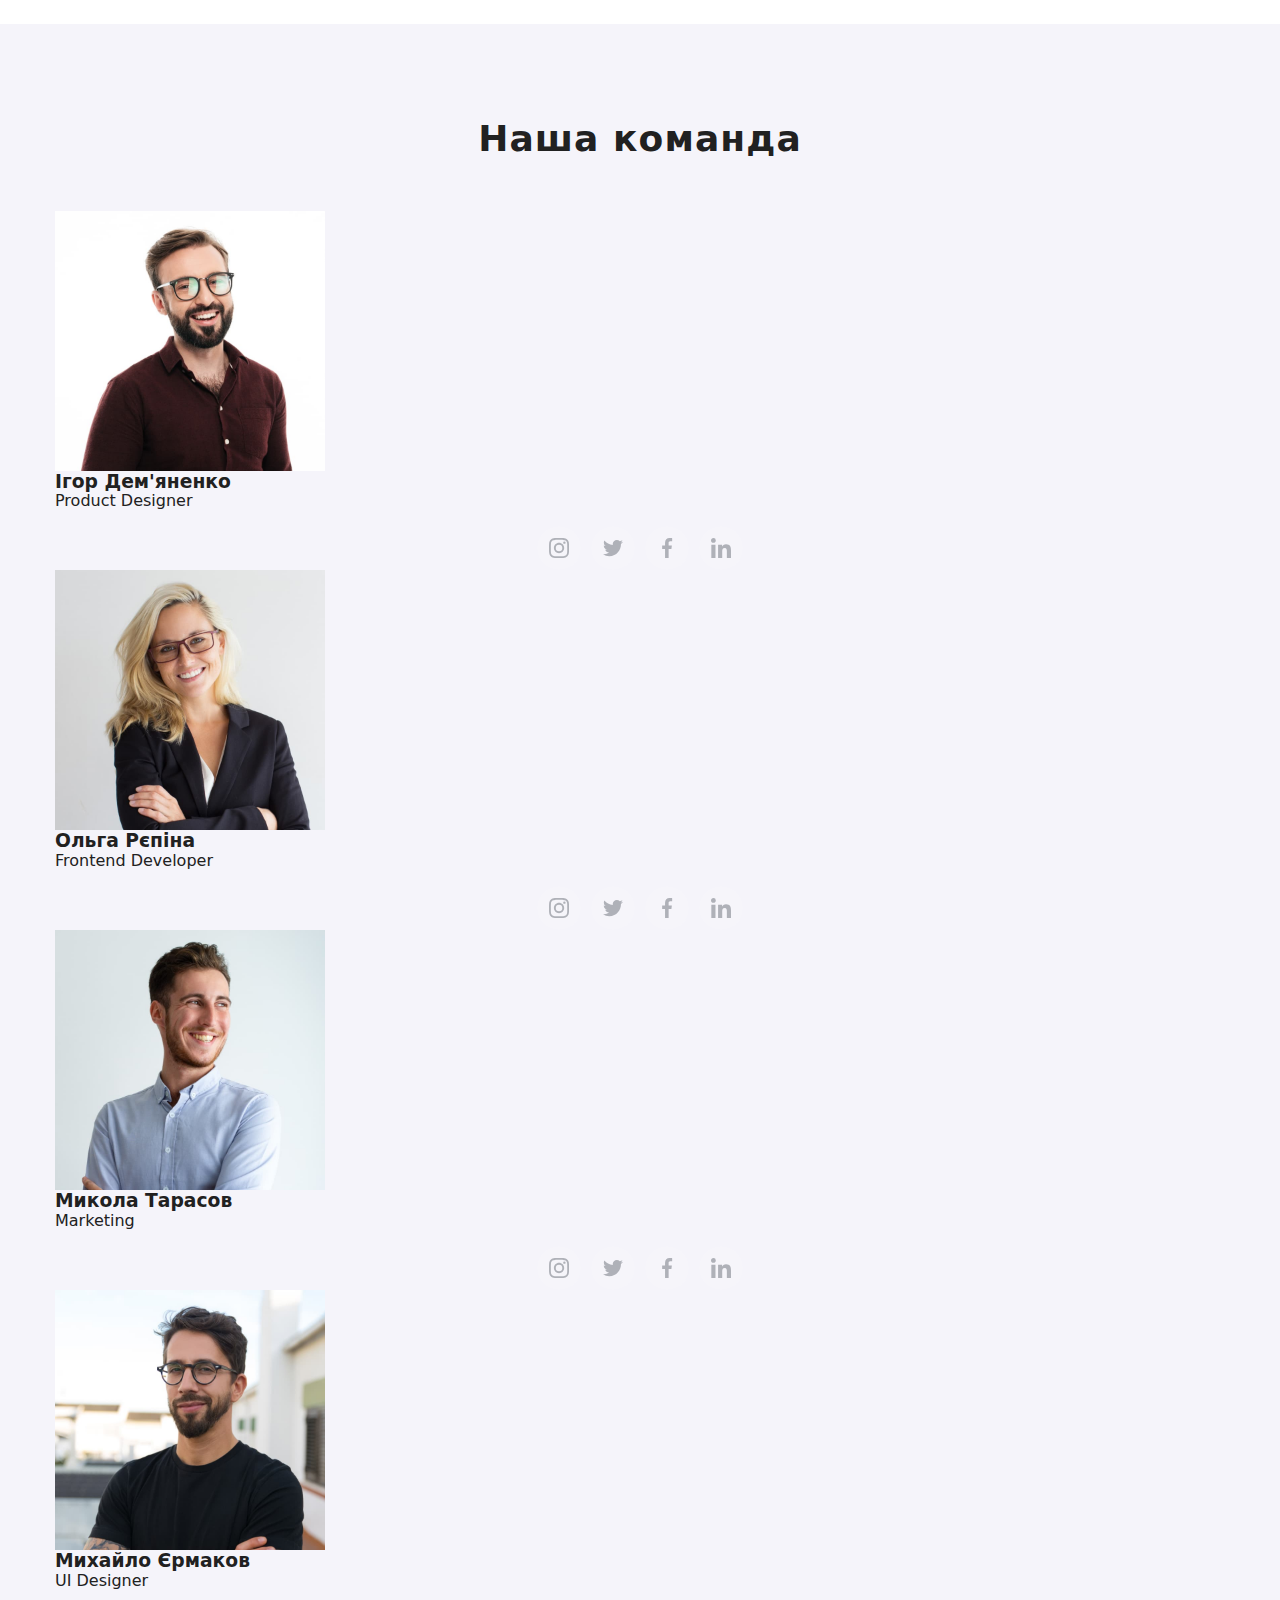
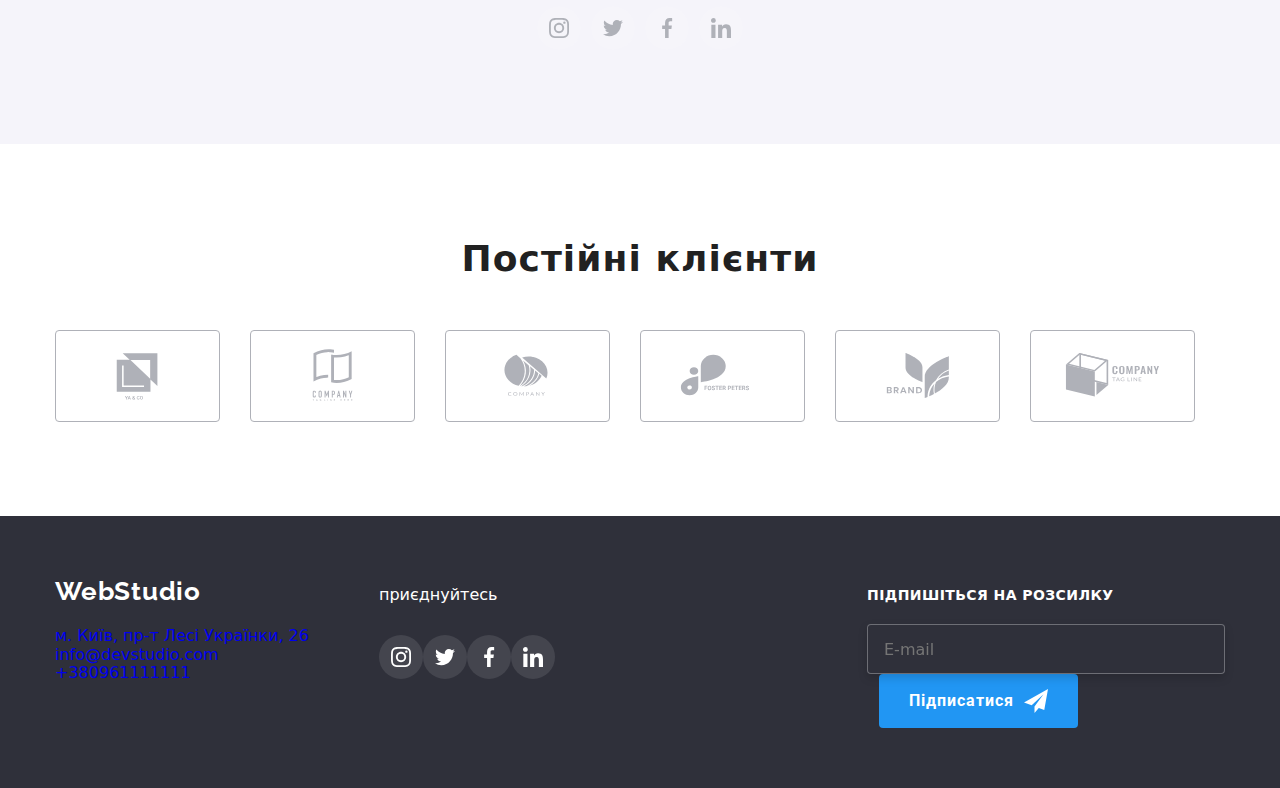
==== commit dd5ed8ec: "Update index.html" ====
--- a/index.html
+++ b/index.html
@@ -415,7 +415,7 @@
                 <li class="footer-address__item"><a href="https://www.google.com/maps/place/%D0%B1%D1%83%D0%BB%D1%8C%D0%B2%D0%B0%D1%80+%D0%9B%D0%B5%D1%81%D1%96+%D0%A3%D0%BA%D1%80%D0%B0%D1%97%D0%BD%D0%BA%D0%B8,+26,+%D0%9A%D0%B8%D1%97%D0%B2,+%D0%A3%D0%BA%D1%80%D0%B0%D1%97%D0%BD%D0%B0,+02000/@50.4265807,30.5361971,17z/data=!3m1!4b1!4m5!3m4!1s0x40d4cf0e033ecbe9:0x57a4dffefec77da0!8m2!3d50.4265807!4d30.5383858"
                         target="_blank" rel="noreferrer noopener" class="footer-address__link">м. Київ, пр-т Лесі Українки, 26</li>
                 <li class="footer-address__item"><a href="mailto:info@devstudio.com" class="footer-address__links">info@devstudio.com</a></li>
-                <li class="footer-address__item"><a href="tel:+380961111111" class="">+380961111111</a></li>
+                <li class="footer-address__item"><a href="tel:+380961111111" class="footer-address__links">+380961111111</a></li>
             </ul>
         </address>
             </div>
--- a/css/main.css
+++ b/css/main.css
@@ -654,6 +654,270 @@
 .team-social-list__links:hover .team-social-list__icon, .team-social-list__links:focus .team-social-list__icon {
   fill: #FFFFFF;
 }
+.team-social-list__item {
+  display: -webkit-box;
+  display: -ms-flexbox;
+  display: flex;
+  -webkit-box-align: baseline;
+      -ms-flex-align: baseline;
+          align-items: baseline;
+  -webkit-box-pack: center;
+      -ms-flex-pack: center;
+          justify-content: center;
+}
+.team-social-list__item:not(:first-child) {
+  margin-left: 10px;
+}
+
+.client-list {
+  display: -webkit-box;
+  display: -ms-flexbox;
+  display: flex;
+  -webkit-box-pack: center;
+      -ms-flex-pack: center;
+          justify-content: center;
+  padding: 0;
+}
+.client-list__link {
+  display: -webkit-box;
+  display: -ms-flexbox;
+  display: flex;
+  -webkit-box-align: center;
+      -ms-flex-align: center;
+          align-items: center;
+  -webkit-box-pack: center;
+      -ms-flex-pack: center;
+          justify-content: center;
+  color: #AFB1B8;
+  height: 92px;
+  border-radius: 4px;
+  border: 1px solid #AFB1B8;
+  -webkit-transition: border 250ms cubic-bezier(0.4, 0, 0.2, 1), color 250ms cubic-bezier(0.4, 0, 0.2, 1);
+  transition: border 250ms cubic-bezier(0.4, 0, 0.2, 1), color 250ms cubic-bezier(0.4, 0, 0.2, 1);
+}
+.client-list__link:hover, .client-list__link:focus {
+  border: 1px solid #2196F3;
+  color: #2196F3;
+}
+.client-list__item {
+  width: calc((100% - 150px) / 6);
+  margin-right: 30px;
+}
+.client-list__item:not(:last-child) {
+  margin-right: 30px;
+}
+.client-list__icon {
+  width: 106px;
+  height: 60px;
+  fill: currentColor;
+}
+.client-list__icon:hover, .client-list__icon:focus {
+  fill: currentColor;
+}
+
+.logo-footer {
+  display: inline-block;
+  color: #FFFFFF;
+  font-family: "Raleway";
+  font-weight: 700;
+  font-size: 26px;
+  line-height: 1.19;
+  letter-spacing: 0.03em;
+  margin-bottom: 20px;
+  -webkit-transition-property: background-color;
+  transition-property: background-color;
+  -webkit-transition-duration: 250ms;
+          transition-duration: 250ms;
+  -webkit-transition-timing-function: cubic-bezier(0.4, 0, 0.2, 1);
+          transition-timing-function: cubic-bezier(0.4, 0, 0.2, 1);
+}
+
+.logo-footer:hover,
+.logo-footer:focus {
+  color: #2196F3;
+}
+
+.footer-address__list {
+  -webkit-padding-start: 0;
+          padding-inline-start: 0;
+}
+
+.footer-address__link {
+  margin-bottom: 9px;
+}
+
+.footer-address__link :nth-child(4n) {
+  margin-bottom: 0px;
+}
+
+.footer-address__links:hover,
+.footer-address__links:focus {
+  color: #2196F3;
+}
+
+.footer-address__link:hover,
+.footer-address__link:focus {
+  color: #2196F3;
+}
+
+.footer-social {
+  margin-left: 70px;
+}
+.footer-social__list {
+  display: -webkit-box;
+  display: -ms-flexbox;
+  display: flex;
+  -webkit-box-align: center;
+      -ms-flex-align: center;
+          align-items: center;
+  -webkit-box-pack: center;
+      -ms-flex-pack: center;
+          justify-content: center;
+  margin-top: 30px;
+}
+.footer-social__link {
+  display: -webkit-box;
+  display: -ms-flexbox;
+  display: flex;
+  font-family: "Roboto";
+  font-weight: 700;
+  font-size: 14px;
+  line-height: 1.14;
+  letter-spacing: 0.03em;
+  text-transform: uppercase;
+  color: #FFFFFF;
+}
+.footer-social__links {
+  display: -webkit-box;
+  display: -ms-flexbox;
+  display: flex;
+  background-color: rgba(255, 255, 255, 0.1);
+  border-radius: 50%;
+  -webkit-box-align: center;
+      -ms-flex-align: center;
+          align-items: center;
+  -webkit-box-pack: center;
+      -ms-flex-pack: center;
+          justify-content: center;
+  width: 44px;
+  height: 44px;
+  -webkit-transition: background-color 250ms cubic-bezier(0.4, 0, 0.2, 1), fill 250ms cubic-bezier(0.4, 0, 0.2, 1);
+  transition: background-color 250ms cubic-bezier(0.4, 0, 0.2, 1), fill 250ms cubic-bezier(0.4, 0, 0.2, 1);
+}
+.footer-social__icon {
+  fill: #FFFFFF;
+  width: 20px;
+  height: 20px;
+}
+.footer-social__links:hover, .footer-social__links:focus {
+  background-color: #2196F3;
+}
+.footer-social__links:hover svg, .footer-social__links:focus svg {
+  fill: #FFFFFF;
+}
+
+.social-list {
+  display: -webkit-box;
+  display: -ms-flexbox;
+  display: flex;
+  -webkit-padding-start: 0;
+          padding-inline-start: 0;
+  width: 44px;
+  height: 44px;
+}
+
+.flex-containers {
+  display: -webkit-box;
+  display: -ms-flexbox;
+  display: flex;
+  -webkit-box-align: center;
+      -ms-flex-align: center;
+          align-items: center;
+  -webkit-box-pack: center;
+      -ms-flex-pack: center;
+          justify-content: center;
+}
+
+.footer .container {
+  display: -webkit-box;
+  display: -ms-flexbox;
+  display: flex;
+  -webkit-box-align: baseline;
+      -ms-flex-align: baseline;
+          align-items: baseline;
+}
+
+.footer-form {
+  display: -webkit-box;
+  display: -ms-flexbox;
+  display: flex;
+  -webkit-box-orient: vertical;
+  -webkit-box-direction: normal;
+      -ms-flex-direction: column;
+          flex-direction: column;
+  margin-left: auto;
+}
+.footer-form__input {
+  width: 358px;
+  height: 50px;
+  -webkit-box-align: center;
+      -ms-flex-align: center;
+          align-items: center;
+  padding-left: 16px;
+  border: 1px solid rgba(255, 255, 255, 0.3);
+  -webkit-filter: drop-shadow(0px 4px 4px rgba(0, 0, 0, 0.15));
+          filter: drop-shadow(0px 4px 4px rgba(0, 0, 0, 0.15));
+  border-radius: 4px;
+  background-color: rgb(47, 48, 58);
+  color: #FFFFFF;
+}
+.footer-form__title {
+  font-style: normal;
+  font-weight: 700;
+  font-size: 14px;
+  line-height: 1.14;
+  letter-spacing: 0.03em;
+  text-transform: uppercase;
+  margin-bottom: 20px;
+}
+.footer-form__icon {
+  width: 24px;
+  height: 24px;
+  fill: #FFFFFF;
+  margin-left: 10px;
+}
+.footer-form__button {
+  display: -webkit-box;
+  display: -ms-flexbox;
+  display: flex;
+  -webkit-box-pack: center;
+      -ms-flex-pack: center;
+          justify-content: center;
+  -webkit-box-align: center;
+      -ms-flex-align: center;
+          align-items: center;
+  padding-left: 28px;
+  padding-top: 10px;
+  padding-right: 28px;
+  padding-bottom: 10px;
+  background-color: #2196F3;
+  border-radius: 4px;
+  color: var(--fon-text-color);
+  font-style: normal;
+  font-weight: 700;
+  font-size: 16px;
+  line-height: 1.875;
+  cursor: pointer;
+  text-align: center;
+  letter-spacing: 0.06em;
+  margin-left: 12px;
+  border-color: transparent;
+  -webkit-transition: background-color 250ms cubic-bezier(0.4, 0, 0.2, 1);
+  transition: background-color 250ms cubic-bezier(0.4, 0, 0.2, 1);
+}
+.footer-form__button:hover, .footer-form__button:focus {
+  background-color: #188CE8;
+}
 
 *,
 *::before,
@@ -689,6 +953,21 @@
   padding-bottom: 60px;
 }
 
+button {
+  cursor: pointer;
+  font-family: Roboto, sans-serif;
+  color: var(--primary-text-color);
+}
+
+img {
+  display: block;
+  max-width: 100%;
+}
+
+address {
+  font-style: normal;
+}
+
 .section {
   color: #212121;
   padding-top: 94px;
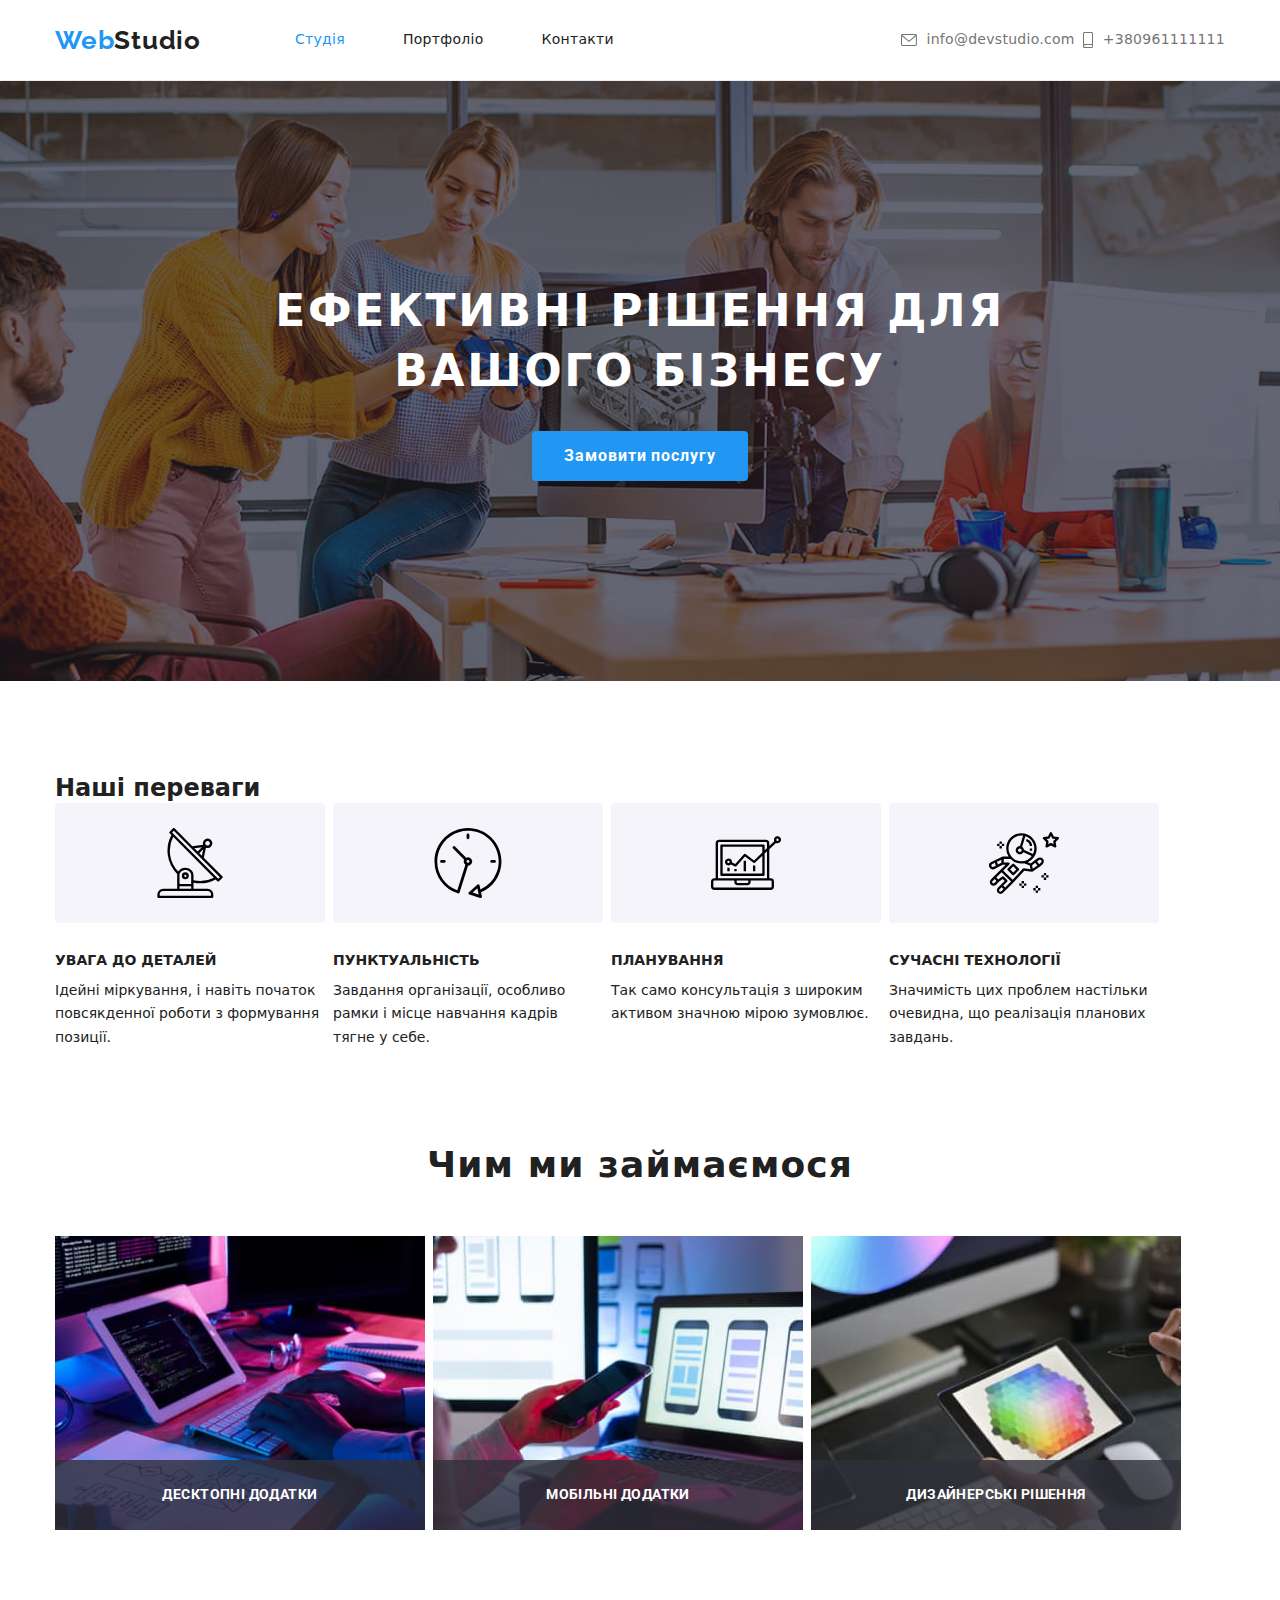
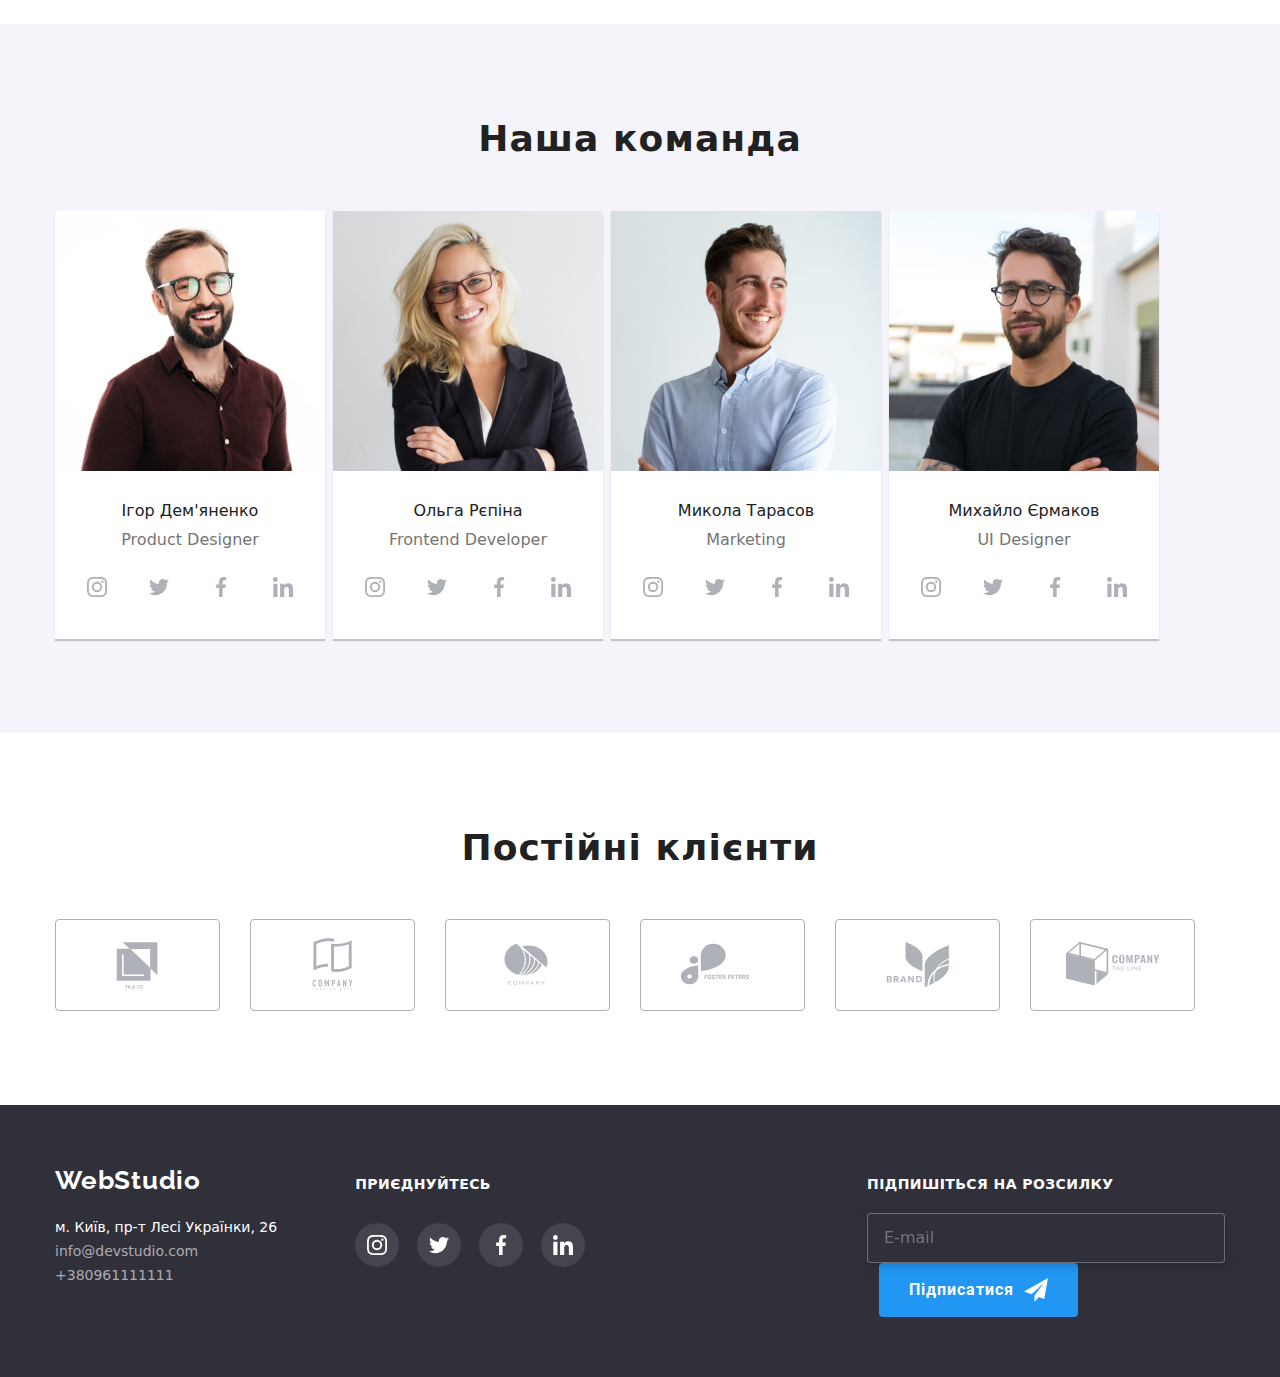
==== commit 4ad3b334: "Update index.html" ====
--- a/index.html
+++ b/index.html
@@ -101,7 +101,7 @@
                                     <use href="./images/sprite.svg#icon-Vector">
                                 </svg>
                             </span>
-                             <span class="hero-checkbox__text">Погоджуюся з розсилкою та приймаю <a href class="checkbox-link"> Умови договору</a></span>
+                             <span class="hero-checkbox__text">Погоджуюся з розсилкою та приймаю <a href class="hero-checkbox__link"> Умови договору</a></span>
                             </label>
                      <button type="submit" class="form-button">Відправити</button>
                     </form> 
@@ -409,7 +409,7 @@
     <footer class="footer">
         <div class="container">
             <div>
-        <a href="/" class="logo-footer"><span class="accent">Web</span>Studio</a>
+        <a href="/" class="logo-footer"><span class="logo-footer__accent">Web</span>Studio</a>
         <address class="footer-address">
             <ul class="footer-address__list">
                 <li class="footer-address__item"><a href="https://www.google.com/maps/place/%D0%B1%D1%83%D0%BB%D1%8C%D0%B2%D0%B0%D1%80+%D0%9B%D0%B5%D1%81%D1%96+%D0%A3%D0%BA%D1%80%D0%B0%D1%97%D0%BD%D0%BA%D0%B8,+26,+%D0%9A%D0%B8%D1%97%D0%B2,+%D0%A3%D0%BA%D1%80%D0%B0%D1%97%D0%BD%D0%B0,+02000/@50.4265807,30.5361971,17z/data=!3m1!4b1!4m5!3m4!1s0x40d4cf0e033ecbe9:0x57a4dffefec77da0!8m2!3d50.4265807!4d30.5383858"
--- a/css/main.css
+++ b/css/main.css
@@ -34,8 +34,7 @@
   display: flex;
   padding: 0;
 }
-
-.site-nav :nth-child(3n) {
+.site-nav:nth-child(3n) {
   margin-right: 0;
 }
 
@@ -52,13 +51,11 @@
   -webkit-transition: color 250ms cubic-bezier(0.4, 0, 0.2, 1);
   transition: color 250ms cubic-bezier(0.4, 0, 0.2, 1);
 }
+.site-nav__link:hover, .site-nav__link:focus {
+  color: #2196F3;
+}
 
 .current {
-  color: #2196F3;
-}
-
-.site-nav__link:hover,
-.site-nav__link:focus {
   color: #2196F3;
 }
 
@@ -90,9 +87,7 @@
   -webkit-transition: color 250ms cubic-bezier(0.4, 0, 0.2, 1), fill 250ms cubic-bezier(0.4, 0, 0.2, 1);
   transition: color 250ms cubic-bezier(0.4, 0, 0.2, 1), fill 250ms cubic-bezier(0.4, 0, 0.2, 1);
 }
-
-.auth-nav__link:hover,
-.auth-nav__link:focus {
+.auth-nav__link:hover, .auth-nav__link:focus {
   color: #2196F3;
 }
 
@@ -147,9 +142,7 @@
   margin-right: 10px;
   fill: currentColor;
 }
-
-.auth-nav__icon:hover,
-.auth-nav__icon:focus {
+.auth-nav__icon:hover, .auth-nav__icon:focus {
   fill: currentColor;
 }
 
@@ -164,7 +157,6 @@
   margin-right: 30px;
   padding: 0;
 }
-
 .auth-nav__item:nth-child(2n) {
   margin-right: 0%;
 }
@@ -237,6 +229,13 @@
   padding-right: 15px;
 }
 
+.footer-address__links, .footer-address__link {
+  font-size: 14px;
+  line-height: 1.71;
+  -webkit-transition: color 250ms cubic-bezier(0.4, 0, 0.2, 1);
+  transition: color 250ms cubic-bezier(0.4, 0, 0.2, 1);
+}
+
 .flex-hero {
   display: -webkit-box;
   display: -ms-flexbox;
@@ -250,6 +249,10 @@
       -ms-flex-align: baseline;
           align-items: baseline;
 }
+.flex-hero:nth-child(4n) {
+  margin-right: 0;
+}
+
 .flex-hero__item {
   margin-right: 30px;
   width: calc((100% - 90px) / 4);
@@ -257,6 +260,7 @@
 .flex-hero__item:nth-child(4n) {
   margin-right: 0%;
 }
+
 .flex-hero__box {
   display: -webkit-box;
   display: -ms-flexbox;
@@ -273,13 +277,16 @@
   margin-bottom: 30px;
   border-radius: 4px;
 }
-.flex-hero .icon-box :nth-last-child(4) {
+
+.icon-box :nth-last-child(4) {
   margin-right: 0;
 }
+
 .flex-hero__icon {
   width: 70px;
   height: 70px;
 }
+
 .flex-hero__title {
   color: primary-text-color;
   font-weight: 700;
@@ -292,14 +299,11 @@
       flex-wrap: wrap;
   margin-bottom: 10px;
 }
+
 .flex-hero__text {
   color: title-text-color;
   font-size: 14px;
   line-height: 1.71;
-}
-
-.flex-hero:nth-child(4n) {
-  margin-right: 0;
 }
 
 .backdrop {
@@ -366,9 +370,7 @@
   background: #FFFFFF;
   cursor: pointer;
 }
-
-.button-close:hover .icon,
-.button-close:focus .icon {
+.button-close:hover .icon, .button-close:focus .icon {
   fill: #2196F3;
 }
 
@@ -384,9 +386,11 @@
 .form-hero {
   padding: 40px;
 }
+
 .form-hero__group {
   display: block;
 }
+
 .form-hero__label {
   position: relative;
   display: -webkit-box;
@@ -404,6 +408,7 @@
   letter-spacing: 0.01em;
   color: #757575;
 }
+
 .form-hero__text {
   font-style: normal;
   font-weight: 700;
@@ -443,9 +448,7 @@
   -webkit-transition: background 250ms cubic-bezier(0.4, 0, 0.2, 1);
   transition: background 250ms cubic-bezier(0.4, 0, 0.2, 1);
 }
-
-.form-button:hover,
-.form-button:focus {
+.form-button:hover, .form-button:focus {
   background: #188CE8;
 }
 
@@ -460,6 +463,7 @@
       -ms-flex-pack: center;
           justify-content: center;
 }
+
 .hero-checkbox__text {
   font-size: 14px;
   line-height: 1.714;
@@ -467,6 +471,7 @@
   color: rgb(117, 117, 117);
   margin-left: 8px;
 }
+
 .hero-checkbox__input {
   position: absolute;
   width: 1px;
@@ -480,6 +485,7 @@
   overflow: hidden;
   border-radius: 2px;
 }
+
 .hero-checkbox__checkbox {
   width: 16px;
   height: 15px;
@@ -491,6 +497,7 @@
   -webkit-transition: border 250ms cubic-bezier(0.4, 0, 0.2, 1);
   transition: border 250ms cubic-bezier(0.4, 0, 0.2, 1);
 }
+
 .hero-checkbox__icon {
   display: block;
   -webkit-box-align: center;
@@ -534,10 +541,12 @@
 .about-list__item:nth-child(3n) {
   margin-right: 0%;
 }
+
 .about-list__box {
   position: relative;
   display: block;
 }
+
 .about-list__coment {
   position: absolute;
   height: 70px;
@@ -555,6 +564,7 @@
       -ms-flex-align: center;
           align-items: center;
 }
+
 .about-list__text {
   height: 16px;
   font-family: "Roboto";
@@ -574,7 +584,7 @@
   background: #F5F4FA;
 }
 
-.team__list {
+.team-list {
   display: -webkit-box;
   display: -ms-flexbox;
   display: flex;
@@ -583,21 +593,21 @@
   -webkit-padding-start: 0%;
           padding-inline-start: 0%;
 }
-.team__list__item {
+.team-list__item {
   background-color: #FFFFFF;
   margin-right: 30px;
   width: calc((100% - 90px) / 4);
   -webkit-box-shadow: 0px 2px 1px 0px rgba(0, 0, 0, 0.2);
           box-shadow: 0px 2px 1px 0px rgba(0, 0, 0, 0.2);
 }
-.team__list__item:nth-child(4n) {
+.team-list__item:nth-child(4n) {
   margin-right: 0%;
 }
-.team__list__box {
+.team-list__box {
   padding-top: 30px;
   padding-bottom: 30px;
 }
-.team__list__title {
+.team-list__title {
   color: #212121;
   font-weight: 500;
   font-size: 16px;
@@ -605,7 +615,7 @@
   margin-bottom: 10px;
   text-align: center;
 }
-.team__list__text {
+.team-list__text {
   color: #757575;
   font-size: 16px;
   line-height: 1.19;
@@ -678,6 +688,7 @@
           justify-content: center;
   padding: 0;
 }
+
 .client-list__link {
   display: -webkit-box;
   display: -ms-flexbox;
@@ -699,13 +710,16 @@
   border: 1px solid #2196F3;
   color: #2196F3;
 }
+
 .client-list__item {
   width: calc((100% - 150px) / 6);
   margin-right: 30px;
 }
+
 .client-list__item:not(:last-child) {
   margin-right: 30px;
 }
+
 .client-list__icon {
   width: 106px;
   height: 60px;
@@ -731,9 +745,7 @@
   -webkit-transition-timing-function: cubic-bezier(0.4, 0, 0.2, 1);
           transition-timing-function: cubic-bezier(0.4, 0, 0.2, 1);
 }
-
-.logo-footer:hover,
-.logo-footer:focus {
+.logo-footer:hover, .logo-footer:focus {
   color: #2196F3;
 }
 
@@ -743,6 +755,14 @@
 }
 
 .footer-address__link {
+  color: #FFFFFF;
+}
+
+.footer-address__links {
+  color: rgba(255, 255, 255, 0.6);
+}
+
+.footer-address__link {
   margin-bottom: 9px;
 }
 
@@ -763,6 +783,7 @@
 .footer-social {
   margin-left: 70px;
 }
+
 .footer-social__list {
   display: -webkit-box;
   display: -ms-flexbox;
@@ -775,6 +796,23 @@
           justify-content: center;
   margin-top: 30px;
 }
+
+.footer-social__item {
+  display: -webkit-box;
+  display: -ms-flexbox;
+  display: flex;
+  -webkit-box-align: baseline;
+      -ms-flex-align: baseline;
+          align-items: baseline;
+  -webkit-box-pack: center;
+      -ms-flex-pack: center;
+          justify-content: center;
+}
+
+.footer-social__item:not(:first-child) {
+  margin-left: 10px;
+}
+
 .footer-social__link {
   display: -webkit-box;
   display: -ms-flexbox;
@@ -787,6 +825,7 @@
   text-transform: uppercase;
   color: #FFFFFF;
 }
+
 .footer-social__links {
   display: -webkit-box;
   display: -ms-flexbox;
@@ -804,26 +843,27 @@
   -webkit-transition: background-color 250ms cubic-bezier(0.4, 0, 0.2, 1), fill 250ms cubic-bezier(0.4, 0, 0.2, 1);
   transition: background-color 250ms cubic-bezier(0.4, 0, 0.2, 1), fill 250ms cubic-bezier(0.4, 0, 0.2, 1);
 }
+.footer-social__links:hover, .footer-social__links:focus {
+  background-color: #2196F3;
+}
+.footer-social__links:hover svg, .footer-social__links:focus svg {
+  fill: #FFFFFF;
+}
+
 .footer-social__icon {
   fill: #FFFFFF;
   width: 20px;
   height: 20px;
 }
-.footer-social__links:hover, .footer-social__links:focus {
-  background-color: #2196F3;
-}
-.footer-social__links:hover svg, .footer-social__links:focus svg {
-  fill: #FFFFFF;
-}
-
-.social-list {
-  display: -webkit-box;
-  display: -ms-flexbox;
-  display: flex;
-  -webkit-padding-start: 0;
-          padding-inline-start: 0;
-  width: 44px;
-  height: 44px;
+
+.footer-social__title {
+  font-style: normal;
+  font-weight: 700;
+  font-size: 14px;
+  line-height: 1.14;
+  letter-spacing: 0.03em;
+  text-transform: uppercase;
+  margin-bottom: 20px;
 }
 
 .flex-containers {
@@ -857,6 +897,7 @@
           flex-direction: column;
   margin-left: auto;
 }
+
 .footer-form__input {
   width: 358px;
   height: 50px;
@@ -871,6 +912,7 @@
   background-color: rgb(47, 48, 58);
   color: #FFFFFF;
 }
+
 .footer-form__title {
   font-style: normal;
   font-weight: 700;
@@ -880,12 +922,14 @@
   text-transform: uppercase;
   margin-bottom: 20px;
 }
+
 .footer-form__icon {
   width: 24px;
   height: 24px;
   fill: #FFFFFF;
   margin-left: 10px;
 }
+
 .footer-form__button {
   display: -webkit-box;
   display: -ms-flexbox;
@@ -902,7 +946,7 @@
   padding-bottom: 10px;
   background-color: #2196F3;
   border-radius: 4px;
-  color: var(--fon-text-color);
+  color: #FFFFFF;
   font-style: normal;
   font-weight: 700;
   font-size: 16px;
@@ -919,6 +963,184 @@
   background-color: #188CE8;
 }
 
+.flex-filter {
+  position: absolute;
+  width: 1px;
+  height: 1px;
+  margin: -1px;
+  padding: 0;
+  overflow: hidden;
+  border: 0;
+  clip: rect(0 0 0 0);
+}
+
+.filter-button {
+  color: #212121;
+  font-weight: 500;
+  font-size: 16px;
+  line-height: 1.62;
+  text-align: center;
+  -webkit-box-pack: center;
+      -ms-flex-pack: center;
+          justify-content: center;
+  margin-bottom: 50px;
+  display: -webkit-box;
+  display: -ms-flexbox;
+  display: flex;
+  padding-left: 0%;
+  padding-right: 0%;
+  -webkit-padding-start: 0%;
+          padding-inline-start: 0%;
+  -webkit-transition-property: background-color;
+  transition-property: background-color;
+  -webkit-transition-duration: 250ms;
+          transition-duration: 250ms;
+  -webkit-transition-timing-function: cubic-bezier(0.4, 0, 0.2, 1);
+          transition-timing-function: cubic-bezier(0.4, 0, 0.2, 1);
+}
+
+.filter-button__button {
+  font-weight: 500;
+  font-size: 16px;
+  line-height: 1.625;
+  letter-spacing: 0.02em;
+  color: #212121;
+  border-radius: 4px;
+  border: 0;
+  padding-top: 6px;
+  padding-bottom: 6px;
+  padding-left: 22px;
+  padding-right: 22px;
+  -webkit-transition: color 250ms cubic-bezier(0.4, 0, 0.2, 1), background-color 250ms cubic-bezier(0.4, 0, 0.2, 1), -webkit-box-shadow 250ms cubic-bezier(0.4, 0, 0.2, 1);
+  transition: color 250ms cubic-bezier(0.4, 0, 0.2, 1), background-color 250ms cubic-bezier(0.4, 0, 0.2, 1), -webkit-box-shadow 250ms cubic-bezier(0.4, 0, 0.2, 1);
+  transition: box-shadow 250ms cubic-bezier(0.4, 0, 0.2, 1), color 250ms cubic-bezier(0.4, 0, 0.2, 1), background-color 250ms cubic-bezier(0.4, 0, 0.2, 1);
+  transition: box-shadow 250ms cubic-bezier(0.4, 0, 0.2, 1), color 250ms cubic-bezier(0.4, 0, 0.2, 1), background-color 250ms cubic-bezier(0.4, 0, 0.2, 1), -webkit-box-shadow 250ms cubic-bezier(0.4, 0, 0.2, 1);
+}
+.filter-button__button:hover, .filter-button__button:focus {
+  -webkit-box-shadow: 0px 3px 1px rgba(0, 0, 0, 0.1), 0px 1px 2px rgba(0, 0, 0, 0.08), 0px 2px 2px rgba(0, 0, 0, 0.12);
+          box-shadow: 0px 3px 1px rgba(0, 0, 0, 0.1), 0px 1px 2px rgba(0, 0, 0, 0.08), 0px 2px 2px rgba(0, 0, 0, 0.12);
+}
+.filter-button__button:hover, .filter-button__button:focus {
+  background-color: #2196F3;
+  color: #FFFFFF;
+}
+
+li:not(:last-child) {
+  margin-right: 8px;
+}
+
+.filter-button__item .auth-nav__link {
+  margin-right: 6px;
+  margin-bottom: 50px;
+  margin-top: 95px;
+}
+
+.portfolio-section__link {
+  display: block;
+  -webkit-transition: -webkit-box-shadow 250ms cubic-bezier(0.4, 0, 0.2, 1);
+  transition: -webkit-box-shadow 250ms cubic-bezier(0.4, 0, 0.2, 1);
+  transition: box-shadow 250ms cubic-bezier(0.4, 0, 0.2, 1);
+  transition: box-shadow 250ms cubic-bezier(0.4, 0, 0.2, 1), -webkit-box-shadow 250ms cubic-bezier(0.4, 0, 0.2, 1);
+}
+
+.portfolio-section {
+  display: -webkit-box;
+  display: -ms-flexbox;
+  display: flex;
+  -ms-flex-wrap: wrap;
+      flex-wrap: wrap;
+  padding: 0;
+}
+.portfolio-section:nth-child(3n) {
+  margin-right: 0;
+}
+
+.portfolio-section__item {
+  width: calc((100% - 60px) / 3);
+  margin-bottom: 30px;
+  margin-right: 30px;
+}
+.portfolio-section__item:nth-last-child(-n+3) {
+  margin-bottom: 0;
+}
+
+.portfolio-section__text {
+  color: #757575;
+  font-size: 16px;
+  line-height: 1.88;
+}
+
+.portfolio-section__title {
+  color: #212121;
+  font-weight: 700;
+  font-size: 18px;
+  line-height: 2;
+  letter-spacing: 0.06em;
+  margin-bottom: 4px;
+}
+
+.portfolio-section__box {
+  padding-left: 24px;
+  padding-right: 24px;
+  padding-top: 20px;
+  padding-bottom: 20px;
+  border: 1px solid #EEEEEE;
+  border-top-style: none;
+}
+
+.portfolio-section__link:hover,
+.portfolio-section__link:focus {
+  -webkit-box-shadow: 0px 1px 1px rgba(0, 0, 0, 0.12), 0px 4px 4px rgba(0, 0, 0, 0.06), 1px 4px 6px rgba(0, 0, 0, 0.16);
+          box-shadow: 0px 1px 1px rgba(0, 0, 0, 0.12), 0px 4px 4px rgba(0, 0, 0, 0.06), 1px 4px 6px rgba(0, 0, 0, 0.16);
+}
+
+.portfolio-section__link:hover .overlay-relative__box,
+.portfolio-section__link:focus .overlay-relative__box {
+  -webkit-transform: translateY(0);
+          transform: translateY(0);
+}
+
+.overlay-relative {
+  position: relative;
+  overflow: hidden;
+}
+
+.overlay-relative__box {
+  position: absolute;
+  background: rgba(33, 150, 243, 0.9);
+  top: 0;
+  left: 0;
+  width: 100%;
+  height: 100%;
+  display: -webkit-box;
+  display: -ms-flexbox;
+  display: flex;
+  -webkit-box-align: center;
+      -ms-flex-align: center;
+          align-items: center;
+  padding-left: 24px;
+  padding-right: 24px;
+  -webkit-box-pack: center;
+      -ms-flex-pack: center;
+          justify-content: center;
+  -webkit-transform: translateY(100%);
+          transform: translateY(100%);
+  -webkit-transition: -webkit-transform 250ms cubic-bezier(0.4, 0, 0.2, 1);
+  transition: -webkit-transform 250ms cubic-bezier(0.4, 0, 0.2, 1);
+  transition: transform 250ms cubic-bezier(0.4, 0, 0.2, 1);
+  transition: transform 250ms cubic-bezier(0.4, 0, 0.2, 1), -webkit-transform 250ms cubic-bezier(0.4, 0, 0.2, 1);
+}
+
+.overlay-relative__text {
+  font-family: "Roboto";
+  font-style: normal;
+  font-weight: 400;
+  font-size: 18px;
+  line-height: 1.56;
+  letter-spacing: 0.03em;
+  color: #FFFFFF;
+}
+
 *,
 *::before,
 *::after {
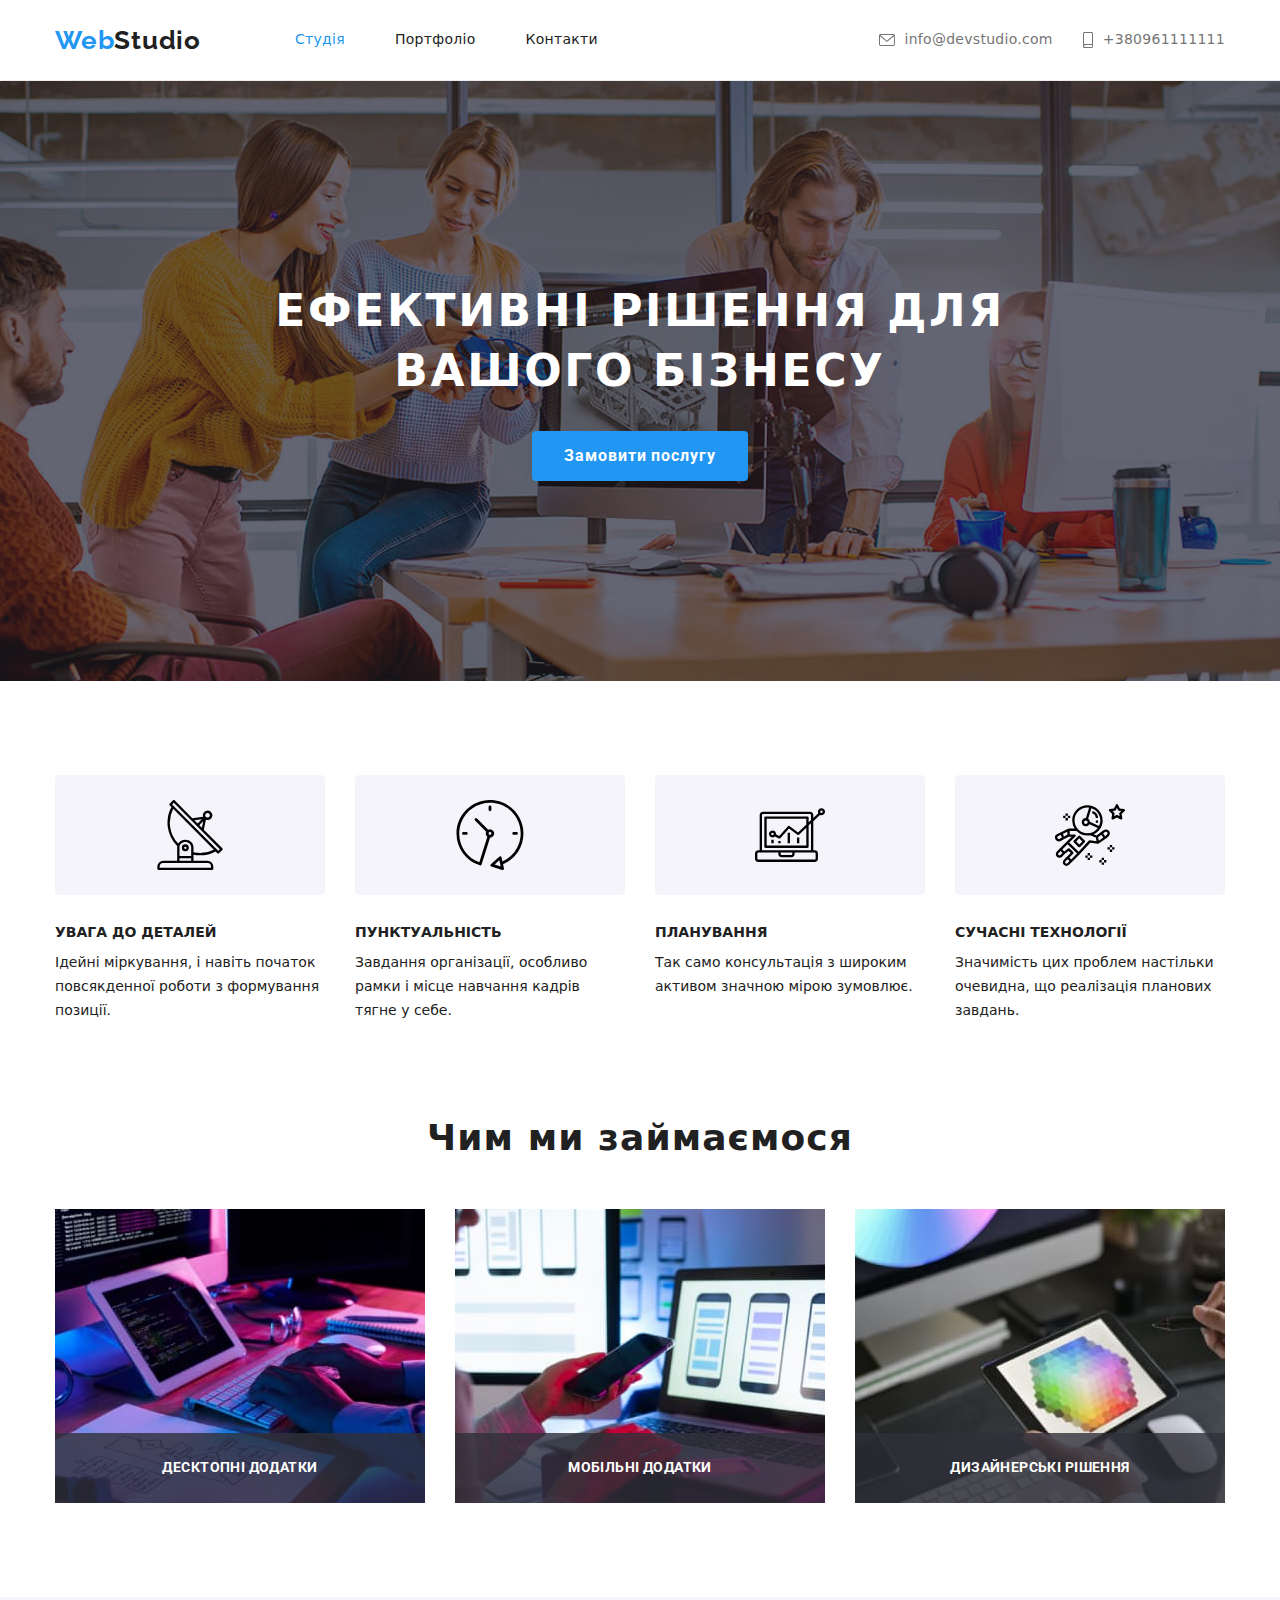
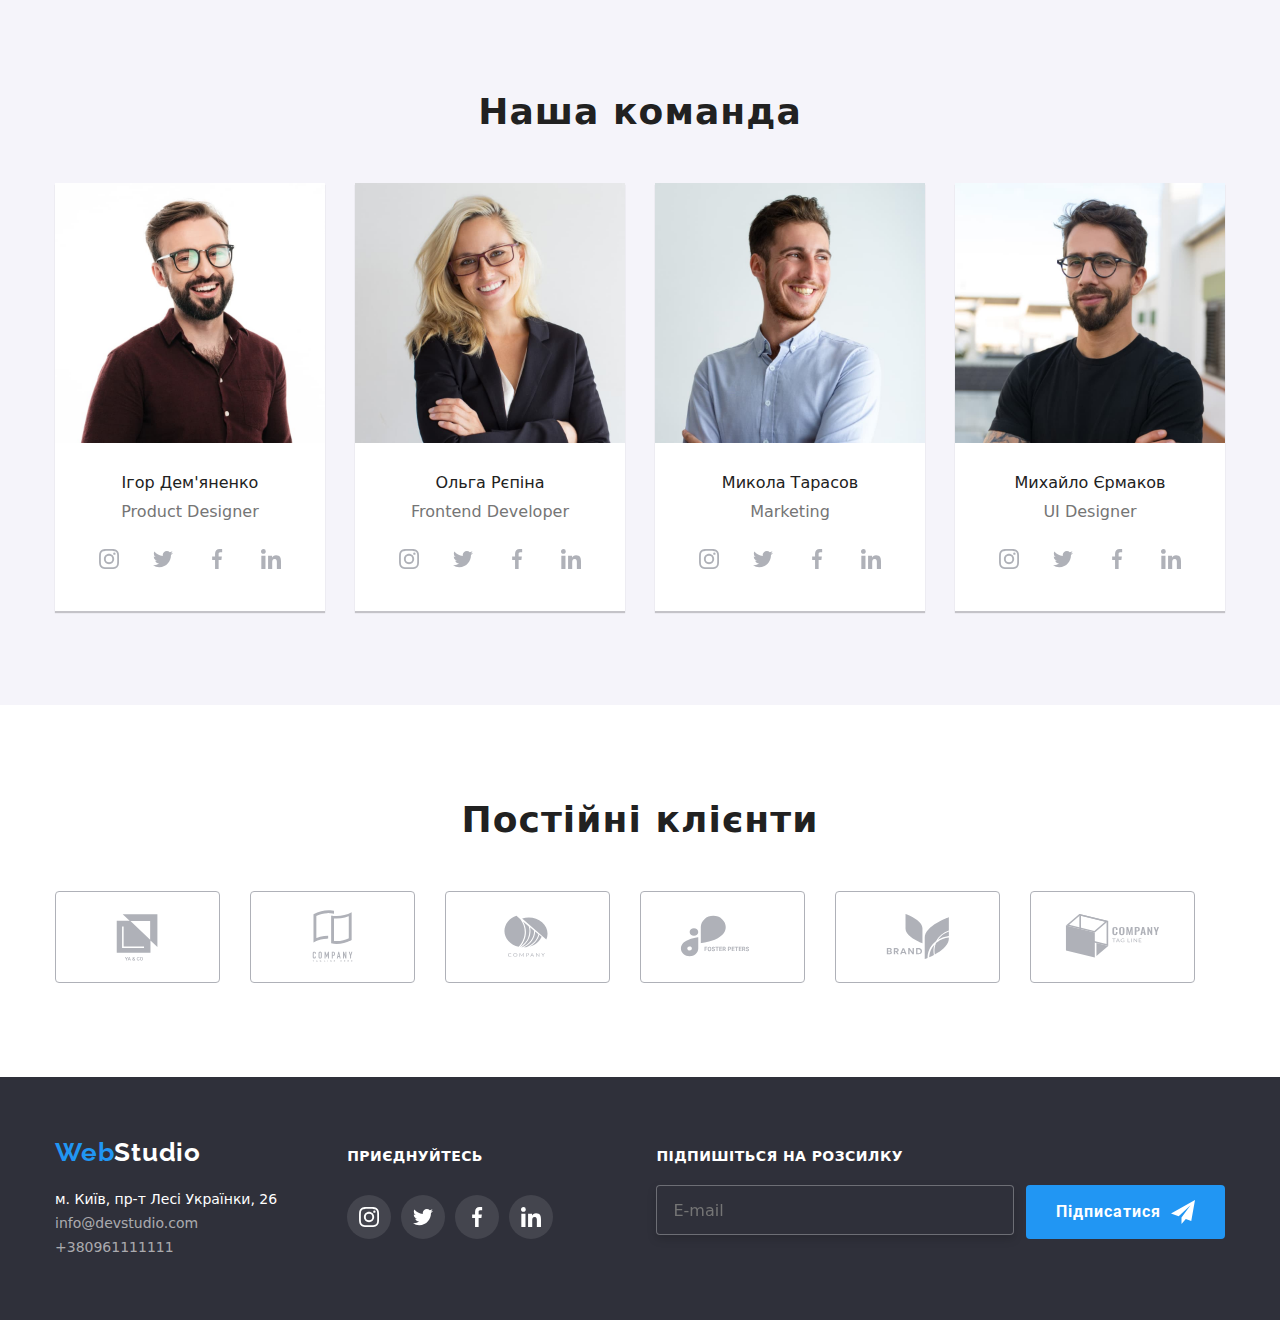
==== commit 24c68b29: "Update index.html" ====
--- a/index.html
+++ b/index.html
@@ -10,7 +10,7 @@
         href="https://fonts.googleapis.com/css2?family=Raleway:wght@700&family=Roboto:wght@400;500;700;900&display=swap"
         rel="stylesheet">
     <link rel="stylesheet" href="https://cdnjs.cloudflare.com/ajax/libs/modern-normalize/1.1.0/modern-normalize.min.css">
-    <link rel="stylesheet" href="./css/main.css">
+    <link rel="stylesheet" href="./css/main.min.css">
 </head>
 
 <body class="body">
--- a/css/main.min.css
+++ b/css/main.min.css
@@ -0,0 +1 @@
+.page-header{border-bottom:1px solid #ececec}.logo-nav{display:-webkit-box;display:-ms-flexbox;display:flex;-webkit-box-align:center;-ms-flex-align:center;align-items:center}.logo-nav__accent{color:#2196f3}.logo-nav__link{color:#212121;font-family:"Raleway";font-weight:700;font-size:26px;line-height:1.19;letter-spacing:.03em;display:-webkit-box;display:-ms-flexbox;display:flex;margin-right:94px}.site-nav{display:-webkit-box;display:-ms-flexbox;display:flex;padding:0}.site-nav:nth-child(3n){margin-right:0}.site-nav__link{display:block;position:relative;color:#212121;font-weight:500;font-size:14px;line-height:1.14;letter-spacing:.02em;margin-bottom:0;margin-right:50px;-webkit-transition:color 250ms cubic-bezier(0.4, 0, 0.2, 1);transition:color 250ms cubic-bezier(0.4, 0, 0.2, 1)}.site-nav__link:hover,.site-nav__link:focus{color:#2196f3}.current{color:#2196f3}.site-nav__link .current::after,.site-nav__link .current:focus::after{opacity:0}.site-nav__link .current::after{content:"";position:absolute;display:block;width:100%;height:4px;background-color:#2196f3;border-radius:2px;left:0;bottom:-33px;-webkit-transition:opacity 250ms cubic-bezier(0.4, 0, 0.2, 1);transition:opacity 250ms cubic-bezier(0.4, 0, 0.2, 1)}.auth-nav__link{color:#757575;font-weight:500;font-size:14px;line-height:1.14;letter-spacing:.02em;-webkit-transition:color 250ms cubic-bezier(0.4, 0, 0.2, 1),fill 250ms cubic-bezier(0.4, 0, 0.2, 1);transition:color 250ms cubic-bezier(0.4, 0, 0.2, 1),fill 250ms cubic-bezier(0.4, 0, 0.2, 1)}.auth-nav__link:hover,.auth-nav__link:focus{color:#2196f3}.auth-nav{display:-webkit-box;display:-ms-flexbox;display:flex;padding:0%;-webkit-box-align:center;-ms-flex-align:center;align-items:center}.site-auth-nav{display:-webkit-box;display:-ms-flexbox;display:flex}.page-header .container{display:-webkit-box;display:-ms-flexbox;display:flex}.container-nav{display:-webkit-box;display:-ms-flexbox;display:flex;-webkit-box-pack:justify;-ms-flex-pack:justify;justify-content:space-between;width:1200px;height:80px;margin-left:auto;margin-right:auto;margin-bottom:0;padding-left:15px;padding-right:15px}.auth-nav__link{display:-webkit-box;display:-ms-flexbox;display:flex;-webkit-box-align:center;-ms-flex-align:center;align-items:center}.auth-nav__icon{margin-right:10px;fill:currentColor}.auth-nav__icon:hover,.auth-nav__icon:focus{fill:currentColor}.auth-nav__item{display:-webkit-box;display:-ms-flexbox;display:flex;-webkit-box-align:center;-ms-flex-align:center;align-items:center;justify-items:flex-end;margin-right:30px;padding:0}.auth-nav__item:nth-child(2n){margin-right:0%}.hero{padding-top:200px;padding-bottom:200px;background-color:#2f303a;height:600px;max-width:1600px;margin-left:auto;margin-right:auto;background-image:-webkit-gradient(linear, left top, right top, from(rgba(47, 48, 58, 0.4)), to(rgba(47, 48, 58, 0.4))),url(../images/Img.png);background-image:linear-gradient(to right, rgba(47, 48, 58, 0.4), rgba(47, 48, 58, 0.4)),url(../images/Img.png);background-repeat:no-repeat;background-position:center;background-size:cover}.hero__title{color:#fff;font-style:normal;font-weight:900;font-size:44px;line-height:1.36;text-align:center;letter-spacing:.06em;text-transform:uppercase;text-align:center}.hero__item{text-align:center}.button{border-radius:4px;margin-top:30px;padding-left:32px;padding-right:32px;padding-top:10px;padding-bottom:10px;display:inline;border:0;-webkit-transition:background-color 250ms cubic-bezier(0.4, 0, 0.2, 1);transition:background-color 250ms cubic-bezier(0.4, 0, 0.2, 1)}.hero__button:hover,.hero__button:focus{background:#188ce8}.button{text-align:center;color:#fff;background:#2196f3;font-weight:700;font-size:16px;line-height:1.88;letter-spacing:.06em}.container{width:1200px;margin-left:auto;margin-right:auto;margin-bottom:0;padding-left:15px;padding-right:15px}.footer-address__links,.footer-address__link{font-size:14px;line-height:1.71;-webkit-transition:color 250ms cubic-bezier(0.4, 0, 0.2, 1);transition:color 250ms cubic-bezier(0.4, 0, 0.2, 1)}.hero-titles{position:absolute;width:1px;height:1px;margin:-1px;padding:0;overflow:hidden;border:0;clip:rect(0 0 0 0)}.flex-hero{display:-webkit-box;display:-ms-flexbox;display:flex;-ms-flex-wrap:wrap;flex-wrap:wrap;margin-right:0%;-webkit-padding-start:0%;padding-inline-start:0%;-webkit-box-align:baseline;-ms-flex-align:baseline;align-items:baseline}.flex-hero:nth-child(4n){margin-right:0}.flex-hero__item{margin-right:30px;width:calc((100% - 90px)/4)}.flex-hero__item:nth-child(4n){margin-right:0%}.flex-hero__box{display:-webkit-box;display:-ms-flexbox;display:flex;-webkit-box-pack:center;-ms-flex-pack:center;justify-content:center;-webkit-box-align:center;-ms-flex-align:center;align-items:center;height:120px;padding:0;background-color:#f5f4fa;margin-bottom:30px;border-radius:4px}.icon-box :nth-last-child(4){margin-right:0}.flex-hero__icon{width:70px;height:70px}.flex-hero__title{color:primary-text-color;font-weight:700;font-size:14px;line-height:1.14;display:-webkit-box;display:-ms-flexbox;display:flex;-ms-flex-wrap:wrap;flex-wrap:wrap;margin-bottom:10px}.flex-hero__text{color:title-text-color;font-size:14px;line-height:1.71}.backdrop{position:fixed;top:0;left:0;width:100%;height:100%;background-color:rgba(0,0,0,.2)}.backdrop.is-hidden{visibility:hidden;opacity:0;pointer-events:none}.modal{position:absolute;top:50%;left:50%;-webkit-transform:translate(-50%, -50%);transform:translate(-50%, -50%);min-width:528px;min-height:581px;background-color:#fff;-webkit-box-shadow:0px 1px 3px rgba(0,0,0,.12),0px 1px 1px rgba(0,0,0,.14),0px 2px 1px rgba(0,0,0,.2);box-shadow:0px 1px 3px rgba(0,0,0,.12),0px 1px 1px rgba(0,0,0,.14),0px 2px 1px rgba(0,0,0,.2);border-radius:4px;-webkit-box-align:center;-ms-flex-align:center;align-items:center;-webkit-box-pack:center;-ms-flex-pack:center;justify-content:center;-webkit-transition:opacity 250ms cubic-bezier(0.4, 0, 0.2, 1),-webkit-transform 250ms cubic-bezier(0.4, 0, 0.2, 1);transition:opacity 250ms cubic-bezier(0.4, 0, 0.2, 1),-webkit-transform 250ms cubic-bezier(0.4, 0, 0.2, 1);transition:transform 250ms cubic-bezier(0.4, 0, 0.2, 1),opacity 250ms cubic-bezier(0.4, 0, 0.2, 1);transition:transform 250ms cubic-bezier(0.4, 0, 0.2, 1),opacity 250ms cubic-bezier(0.4, 0, 0.2, 1),-webkit-transform 250ms cubic-bezier(0.4, 0, 0.2, 1)}.button-close{position:absolute;right:0;top:0;display:-webkit-box;display:-ms-flexbox;display:flex;width:30px;height:30px;-webkit-box-align:center;-ms-flex-align:center;align-items:center;-webkit-box-pack:center;-ms-flex-pack:center;justify-content:center;margin-right:8px;margin-top:8px;margin-bottom:auto;margin-left:auto;padding:0;border:1px solid rgba(0,0,0,.1);border-radius:50%;background:#fff;cursor:pointer}.button-close:hover .modal__icon,.button-close:focus .modal__icon{fill:#2196f3}.modal__icon{color:#000;width:18px;height:18px;padding:0;-webkit-transition:color 250ms cubic-bezier(0.4, 0, 0.2, 1);transition:color 250ms cubic-bezier(0.4, 0, 0.2, 1)}.form-hero{padding:40px}.form-hero__div{position:relative}.form-hero__input{height:40px;width:100%;padding-left:43px;border:1px solid rgba(33,33,33,.2);border-radius:4px;-webkit-transition:border 250ms cubic-bezier(0.4, 0, 0.2, 1);transition:border 250ms cubic-bezier(0.4, 0, 0.2, 1);outline:rgba(0,0,0,0)}.form-hero__input:hover,.form-hero__input:focus{border-color:#2196f3}.form-hero__icon{position:absolute;width:18px;height:18px;top:10px;left:12px;fill:#212121;-webkit-transition:fill 250ms cubic-bezier(0.4, 0, 0.2, 1);transition:fill 250ms cubic-bezier(0.4, 0, 0.2, 1)}.form-hero__input:hover+.form-hero__icon,.form-hero__input:focus+.form-hero__icon{fill:#2196f3}.form-hero__group{display:block}.form-hero__label{position:relative;display:-webkit-box;display:-ms-flexbox;display:flex;-webkit-box-orient:vertical;-webkit-box-direction:normal;-ms-flex-direction:column;flex-direction:column;margin-bottom:10px;font-style:normal;font-weight:400;font-size:12px;line-height:1.666;letter-spacing:.01em;color:#757575}.form-hero__text{font-style:normal;font-weight:700;font-size:20px;line-height:1.15;text-align:center;letter-spacing:.03em;color:#212121;margin-bottom:12px}textarea{resize:none}.hero-textarea{width:100%;height:132px;font-size:12px;line-height:1.1666;letter-spacing:.01em;padding:12px 16px;color:rgba(117,117,117,.5);outline:rgba(0,0,0,0);border:1px solid rgba(33,33,33,.2);border-radius:4px;-webkit-transition:border-color 250ms cubic-bezier(0.4, 0, 0.2, 1);transition:border-color 250ms cubic-bezier(0.4, 0, 0.2, 1)}.hero-textarea:hover,.hero-textarea:focus{border-color:#2196f3}.form-button{display:block;-webkit-box-align:center;-ms-flex-align:center;align-items:center;-webkit-box-pack:center;-ms-flex-pack:center;justify-content:center;font-weight:700;font-size:16px;line-height:1.875;letter-spacing:.06em;margin:auto;margin-top:30px;background:#2196f3;-webkit-box-shadow:0px 4px 4px rgba(0,0,0,.15);box-shadow:0px 4px 4px rgba(0,0,0,.15);border-radius:4px;color:#fff;padding:10px 52px;border-color:rgba(0,0,0,0);-webkit-transition:background 250ms cubic-bezier(0.4, 0, 0.2, 1);transition:background 250ms cubic-bezier(0.4, 0, 0.2, 1)}.form-button:hover,.form-button:focus{background:#188ce8}.hero-checkbox{display:-webkit-box;display:-ms-flexbox;display:flex;-webkit-box-align:center;-ms-flex-align:center;align-items:center;-webkit-box-pack:center;-ms-flex-pack:center;justify-content:center}.hero-checkbox__text{font-size:14px;line-height:1.714;letter-spacing:.03em;color:#757575;margin-left:8px}.hero-checkbox__input{position:absolute;width:1px;height:1px;margin:-1px;border:0;padding:0;-ms-flex-negative:0;flex-shrink:0;clip:rect(0 0 0 0);overflow:hidden;border-radius:2px}.hero-checkbox__link{font-size:14px;line-height:1.714;letter-spacing:.03em;color:#2196f3;text-decoration:underline}.hero-checkbox__checkbox{width:16px;height:15px;display:-webkit-inline-box;display:-ms-inline-flexbox;display:inline-flex;border:2px solid #2a2a2a;border-radius:2px;-webkit-transition:border 250ms cubic-bezier(0.4, 0, 0.2, 1);transition:border 250ms cubic-bezier(0.4, 0, 0.2, 1)}.hero-checkbox__icon{display:block;-webkit-box-align:center;-ms-flex-align:center;align-items:center;-webkit-box-pack:center;-ms-flex-pack:center;justify-content:center;opacity:0;-webkit-transition:opacity 250ms cubic-bezier(0.4, 0, 0.2, 1);transition:opacity 250ms cubic-bezier(0.4, 0, 0.2, 1)}.hero-checkbox__input:checked+.hero-checkbox__checkbox{background-color:#2196f3;border:1px solid #2196f3}.hero-checkbox__input:checked+.hero-checkbox__checkbox .hero-checkbox__icon{opacity:1;fill:#fff}.hero-checkbox__input:focus+.hero-checkbox__checkbox,.hero-checkbox__input:hover+.hero-checkbox__checkbox{border-color:#2196f3}.about.section{padding-top:0}.section-primary{color:#212121;font-weight:700;font-size:36px;line-height:1.17;letter-spacing:.03em;text-align:center;margin-bottom:50px}.about-list{display:-webkit-box;display:-ms-flexbox;display:flex;-ms-flex-wrap:wrap;flex-wrap:wrap;-webkit-padding-start:0%;padding-inline-start:0%}.about-list__item{width:370px;margin-right:30px}.about-list__item:nth-child(3n){margin-right:0%}.about-list__box{position:relative;display:block}.about-list__coment{position:absolute;height:70px;width:100%;background:rgba(47,48,58,.8);bottom:0;left:0;display:-webkit-box;display:-ms-flexbox;display:flex;-webkit-box-pack:center;-ms-flex-pack:center;justify-content:center;-webkit-box-align:center;-ms-flex-align:center;align-items:center}.about-list__text{height:16px;font-family:"Roboto";font-weight:700;font-size:14px;line-height:1.14;text-align:center;letter-spacing:.03em;text-transform:uppercase;color:#fff}.team-section{color:#212121;padding-top:94px;padding-bottom:94px;background:#f5f4fa}.team-list{display:-webkit-box;display:-ms-flexbox;display:flex;-ms-flex-wrap:wrap;flex-wrap:wrap;-webkit-padding-start:0%;padding-inline-start:0%}.team-list__item{background-color:#fff;margin-right:30px;width:calc((100% - 90px)/4);-webkit-box-shadow:0px 2px 1px 0px rgba(0,0,0,.2);box-shadow:0px 2px 1px 0px rgba(0,0,0,.2)}.team-list__item:nth-child(4n){margin-right:0%}.team-list__box{padding-top:30px;padding-bottom:30px}.team-list__title{color:#212121;font-weight:500;font-size:16px;line-height:1.19;margin-bottom:10px;text-align:center}.team-list__text{color:#757575;font-size:16px;line-height:1.19;text-align:center}.team-social-list{display:-webkit-box;display:-ms-flexbox;display:flex;-webkit-box-align:center;-ms-flex-align:center;align-items:center;-webkit-box-pack:center;-ms-flex-pack:center;justify-content:center;margin-top:16px}.team-social-list__links{display:-webkit-box;display:-ms-flexbox;display:flex;background-color:rgba(255,255,255,.1);border-radius:50%;-webkit-box-align:center;-ms-flex-align:center;align-items:center;-webkit-box-pack:center;-ms-flex-pack:center;justify-content:center;width:44px;height:44px;-webkit-transition:background-color 250ms cubic-bezier(0.4, 0, 0.2, 1);transition:background-color 250ms cubic-bezier(0.4, 0, 0.2, 1)}.team-social-list__links:hover,.team-social-list__links:focus{background-color:#2196f3}.team-social-list__icon{fill:#afb1b8;width:20px;height:20px;-webkit-transition:fill 250ms cubic-bezier(0.4, 0, 0.2, 1);transition:fill 250ms cubic-bezier(0.4, 0, 0.2, 1)}.team-social-list__links:hover .team-social-list__icon,.team-social-list__links:focus .team-social-list__icon{fill:#fff}.team-social-list__item{display:-webkit-box;display:-ms-flexbox;display:flex;-webkit-box-align:baseline;-ms-flex-align:baseline;align-items:baseline;-webkit-box-pack:center;-ms-flex-pack:center;justify-content:center}.team-social-list__item:not(:first-child){margin-left:10px}.client-list{display:-webkit-box;display:-ms-flexbox;display:flex;-webkit-box-pack:center;-ms-flex-pack:center;justify-content:center;padding:0}.client-list__link{display:-webkit-box;display:-ms-flexbox;display:flex;-webkit-box-align:center;-ms-flex-align:center;align-items:center;-webkit-box-pack:center;-ms-flex-pack:center;justify-content:center;color:#afb1b8;height:92px;border-radius:4px;border:1px solid #afb1b8;-webkit-transition:border 250ms cubic-bezier(0.4, 0, 0.2, 1),color 250ms cubic-bezier(0.4, 0, 0.2, 1);transition:border 250ms cubic-bezier(0.4, 0, 0.2, 1),color 250ms cubic-bezier(0.4, 0, 0.2, 1)}.client-list__link:hover,.client-list__link:focus{border:1px solid #2196f3;color:#2196f3}.client-list__item{width:calc((100% - 150px)/6);margin-right:30px}.client-list__item:not(:last-child){margin-right:30px}.client-list__icon{width:106px;height:60px;fill:currentColor}.client-list__icon:hover,.client-list__icon:focus{fill:currentColor}.footer-address__list{-webkit-padding-start:0;padding-inline-start:0}.footer-address__link{color:#fff}.footer-address__links{color:rgba(255,255,255,.6)}.footer-address__link{margin-bottom:9px}.footer-address__link :nth-child(4n){margin-bottom:0px}.footer-address__links:hover,.footer-address__links:focus{color:#2196f3}.footer-address__link:hover,.footer-address__link:focus{color:#2196f3}.footer-social{margin-left:70px}.footer-social__list{display:-webkit-box;display:-ms-flexbox;display:flex;-webkit-box-align:center;-ms-flex-align:center;align-items:center;-webkit-box-pack:center;-ms-flex-pack:center;justify-content:center;margin-top:30px}.footer-social__item{display:-webkit-box;display:-ms-flexbox;display:flex;-webkit-box-align:baseline;-ms-flex-align:baseline;align-items:baseline;-webkit-box-pack:center;-ms-flex-pack:center;justify-content:center}.footer-social__item:not(:first-child){margin-left:10px}.footer-social__link{display:-webkit-box;display:-ms-flexbox;display:flex;font-family:"Roboto";font-weight:700;font-size:14px;line-height:1.14;letter-spacing:.03em;text-transform:uppercase;color:#fff}.footer-social__links{display:-webkit-box;display:-ms-flexbox;display:flex;background-color:rgba(255,255,255,.1);border-radius:50%;-webkit-box-align:center;-ms-flex-align:center;align-items:center;-webkit-box-pack:center;-ms-flex-pack:center;justify-content:center;width:44px;height:44px;-webkit-transition:background-color 250ms cubic-bezier(0.4, 0, 0.2, 1),fill 250ms cubic-bezier(0.4, 0, 0.2, 1);transition:background-color 250ms cubic-bezier(0.4, 0, 0.2, 1),fill 250ms cubic-bezier(0.4, 0, 0.2, 1)}.footer-social__links:hover,.footer-social__links:focus{background-color:#2196f3}.footer-social__links:hover svg,.footer-social__links:focus svg{fill:#fff}.footer-social__icon{fill:#fff;width:20px;height:20px}.footer-social__title{font-style:normal;font-weight:700;font-size:14px;line-height:1.14;letter-spacing:.03em;text-transform:uppercase;margin-bottom:20px}.flex-containers{display:-webkit-box;display:-ms-flexbox;display:flex;-webkit-box-align:center;-ms-flex-align:center;align-items:center;-webkit-box-pack:center;-ms-flex-pack:center;justify-content:center}.footer .container{display:-webkit-box;display:-ms-flexbox;display:flex;-webkit-box-align:baseline;-ms-flex-align:baseline;align-items:baseline}.footer-form{display:-webkit-box;display:-ms-flexbox;display:flex;-webkit-box-orient:vertical;-webkit-box-direction:normal;-ms-flex-direction:column;flex-direction:column;margin-left:auto}.footer-form__input{width:358px;height:50px;-webkit-box-align:center;-ms-flex-align:center;align-items:center;padding-left:16px;border:1px solid rgba(255,255,255,.3);-webkit-filter:drop-shadow(0px 4px 4px rgba(0, 0, 0, 0.15));filter:drop-shadow(0px 4px 4px rgba(0, 0, 0, 0.15));border-radius:4px;background-color:#2f303a;color:#fff}.footer-form__title{font-style:normal;font-weight:700;font-size:14px;line-height:1.14;letter-spacing:.03em;text-transform:uppercase;margin-bottom:20px}.footer-form__icon{width:24px;height:24px;fill:#fff;margin-left:10px}.footer-form__box{display:-webkit-box;display:-ms-flexbox;display:flex}.footer-form__button{display:-webkit-box;display:-ms-flexbox;display:flex;-webkit-box-pack:center;-ms-flex-pack:center;justify-content:center;-webkit-box-align:center;-ms-flex-align:center;align-items:center;padding-left:28px;padding-top:10px;padding-right:28px;padding-bottom:10px;background-color:#2196f3;border-radius:4px;color:#fff;font-style:normal;font-weight:700;font-size:16px;line-height:1.875;cursor:pointer;text-align:center;letter-spacing:.06em;margin-left:12px;border-color:rgba(0,0,0,0);-webkit-transition:background-color 250ms cubic-bezier(0.4, 0, 0.2, 1);transition:background-color 250ms cubic-bezier(0.4, 0, 0.2, 1)}.footer-form__button:hover,.footer-form__button:focus{background-color:#188ce8}.flex-filter{position:absolute;width:1px;height:1px;margin:-1px;padding:0;overflow:hidden;border:0;clip:rect(0 0 0 0)}.filter-button{color:#212121;font-weight:500;font-size:16px;line-height:1.62;text-align:center;-webkit-box-pack:center;-ms-flex-pack:center;justify-content:center;margin-bottom:50px;display:-webkit-box;display:-ms-flexbox;display:flex;padding-left:0%;padding-right:0%;-webkit-padding-start:0%;padding-inline-start:0%;-webkit-transition-property:background-color;transition-property:background-color;-webkit-transition-duration:250ms;transition-duration:250ms;-webkit-transition-timing-function:cubic-bezier(0.4, 0, 0.2, 1);transition-timing-function:cubic-bezier(0.4, 0, 0.2, 1)}.filter-button__button{font-weight:500;font-size:16px;line-height:1.625;letter-spacing:.02em;color:#212121;border-radius:4px;border:0;padding-top:6px;padding-bottom:6px;padding-left:22px;padding-right:22px;-webkit-transition:color 250ms cubic-bezier(0.4, 0, 0.2, 1),background-color 250ms cubic-bezier(0.4, 0, 0.2, 1),-webkit-box-shadow 250ms cubic-bezier(0.4, 0, 0.2, 1);transition:color 250ms cubic-bezier(0.4, 0, 0.2, 1),background-color 250ms cubic-bezier(0.4, 0, 0.2, 1),-webkit-box-shadow 250ms cubic-bezier(0.4, 0, 0.2, 1);transition:box-shadow 250ms cubic-bezier(0.4, 0, 0.2, 1),color 250ms cubic-bezier(0.4, 0, 0.2, 1),background-color 250ms cubic-bezier(0.4, 0, 0.2, 1);transition:box-shadow 250ms cubic-bezier(0.4, 0, 0.2, 1),color 250ms cubic-bezier(0.4, 0, 0.2, 1),background-color 250ms cubic-bezier(0.4, 0, 0.2, 1),-webkit-box-shadow 250ms cubic-bezier(0.4, 0, 0.2, 1)}.filter-button__button:hover,.filter-button__button:focus{-webkit-box-shadow:0px 3px 1px rgba(0,0,0,.1),0px 1px 2px rgba(0,0,0,.08),0px 2px 2px rgba(0,0,0,.12);box-shadow:0px 3px 1px rgba(0,0,0,.1),0px 1px 2px rgba(0,0,0,.08),0px 2px 2px rgba(0,0,0,.12)}.filter-button__button:hover,.filter-button__button:focus{background-color:#2196f3;color:#fff}.filter-button__item:not(:last-child){margin-right:8px}.filter-button__item .auth-nav__link{margin-right:6px;margin-bottom:50px;margin-top:95px}.portfolio-section__link{display:block;-webkit-transition:-webkit-box-shadow 250ms cubic-bezier(0.4, 0, 0.2, 1);transition:-webkit-box-shadow 250ms cubic-bezier(0.4, 0, 0.2, 1);transition:box-shadow 250ms cubic-bezier(0.4, 0, 0.2, 1);transition:box-shadow 250ms cubic-bezier(0.4, 0, 0.2, 1), -webkit-box-shadow 250ms cubic-bezier(0.4, 0, 0.2, 1)}.portfolio-section{display:-webkit-box;display:-ms-flexbox;display:flex;-ms-flex-wrap:wrap;flex-wrap:wrap;padding:0}.portfolio-section__item{width:calc((100% - 60px)/3);margin-bottom:30px;margin-right:30px}.portfolio-section__item:nth-child(3n){margin-right:0}.portfolio-section__item:nth-last-child(-n+3){margin-bottom:0}.portfolio-section__text{color:#757575;font-size:16px;line-height:1.88}.portfolio-section__title{color:#212121;font-weight:700;font-size:18px;line-height:2;letter-spacing:.06em;margin-bottom:4px}.portfolio-section__box{padding-left:24px;padding-right:24px;padding-top:20px;padding-bottom:20px;border:1px solid #eee;border-top-style:none}.portfolio-section__link:hover,.portfolio-section__link:focus{-webkit-box-shadow:0px 1px 1px rgba(0,0,0,.12),0px 4px 4px rgba(0,0,0,.06),1px 4px 6px rgba(0,0,0,.16);box-shadow:0px 1px 1px rgba(0,0,0,.12),0px 4px 4px rgba(0,0,0,.06),1px 4px 6px rgba(0,0,0,.16)}.portfolio-section__link:hover .overlay-relative__box,.portfolio-section__link:focus .overlay-relative__box{-webkit-transform:translateY(0);transform:translateY(0)}.overlay-relative{position:relative;overflow:hidden}.overlay-relative__box{position:absolute;background:rgba(33,150,243,.9);top:0;left:0;width:100%;height:100%;display:-webkit-box;display:-ms-flexbox;display:flex;-webkit-box-align:center;-ms-flex-align:center;align-items:center;padding-left:24px;padding-right:24px;-webkit-box-pack:center;-ms-flex-pack:center;justify-content:center;-webkit-transform:translateY(100%);transform:translateY(100%);-webkit-transition:-webkit-transform 250ms cubic-bezier(0.4, 0, 0.2, 1);transition:-webkit-transform 250ms cubic-bezier(0.4, 0, 0.2, 1);transition:transform 250ms cubic-bezier(0.4, 0, 0.2, 1);transition:transform 250ms cubic-bezier(0.4, 0, 0.2, 1), -webkit-transform 250ms cubic-bezier(0.4, 0, 0.2, 1)}.overlay-relative__text{font-family:"Roboto";font-style:normal;font-weight:400;font-size:18px;line-height:1.56;letter-spacing:.03em;color:#fff}.logo-nav__link{color:#212121;font-family:"Raleway";font-weight:700;font-size:26px;line-height:1.19;letter-spacing:.03em;display:-webkit-box;display:-ms-flexbox;display:flex;margin-right:94px}.logo-footer{display:inline-block;color:#fff;font-family:"Raleway";font-weight:700;font-size:26px;line-height:1.19;letter-spacing:.03em;margin-bottom:20px;-webkit-transition-property:background-color;transition-property:background-color;-webkit-transition-duration:250ms;transition-duration:250ms;-webkit-transition-timing-function:cubic-bezier(0.4, 0, 0.2, 1);transition-timing-function:cubic-bezier(0.4, 0, 0.2, 1)}.logo-footer:hover,.logo-footer:focus{color:#2196f3}.logo-footer__accent{color:#2196f3}*,*::before,*::after{-webkit-box-sizing:border-box;box-sizing:border-box}header{letter-spacing:.02em}a{text-decoration:none}h1,h2,h3,p,ul{margin:0}ul{margin-bottom:0;margin-top:0;list-style:none;padding-left:0%;padding-right:0%}footer{background:#2f303a;color:#fff;padding-top:60px;padding-bottom:60px}button{cursor:pointer;font-family:Roboto,sans-serif;color:var(--primary-text-color)}img{display:block;max-width:100%}address{font-style:normal}.section{color:#212121;padding-top:94px;padding-bottom:94px}/*# sourceMappingURL=main.min.css.map */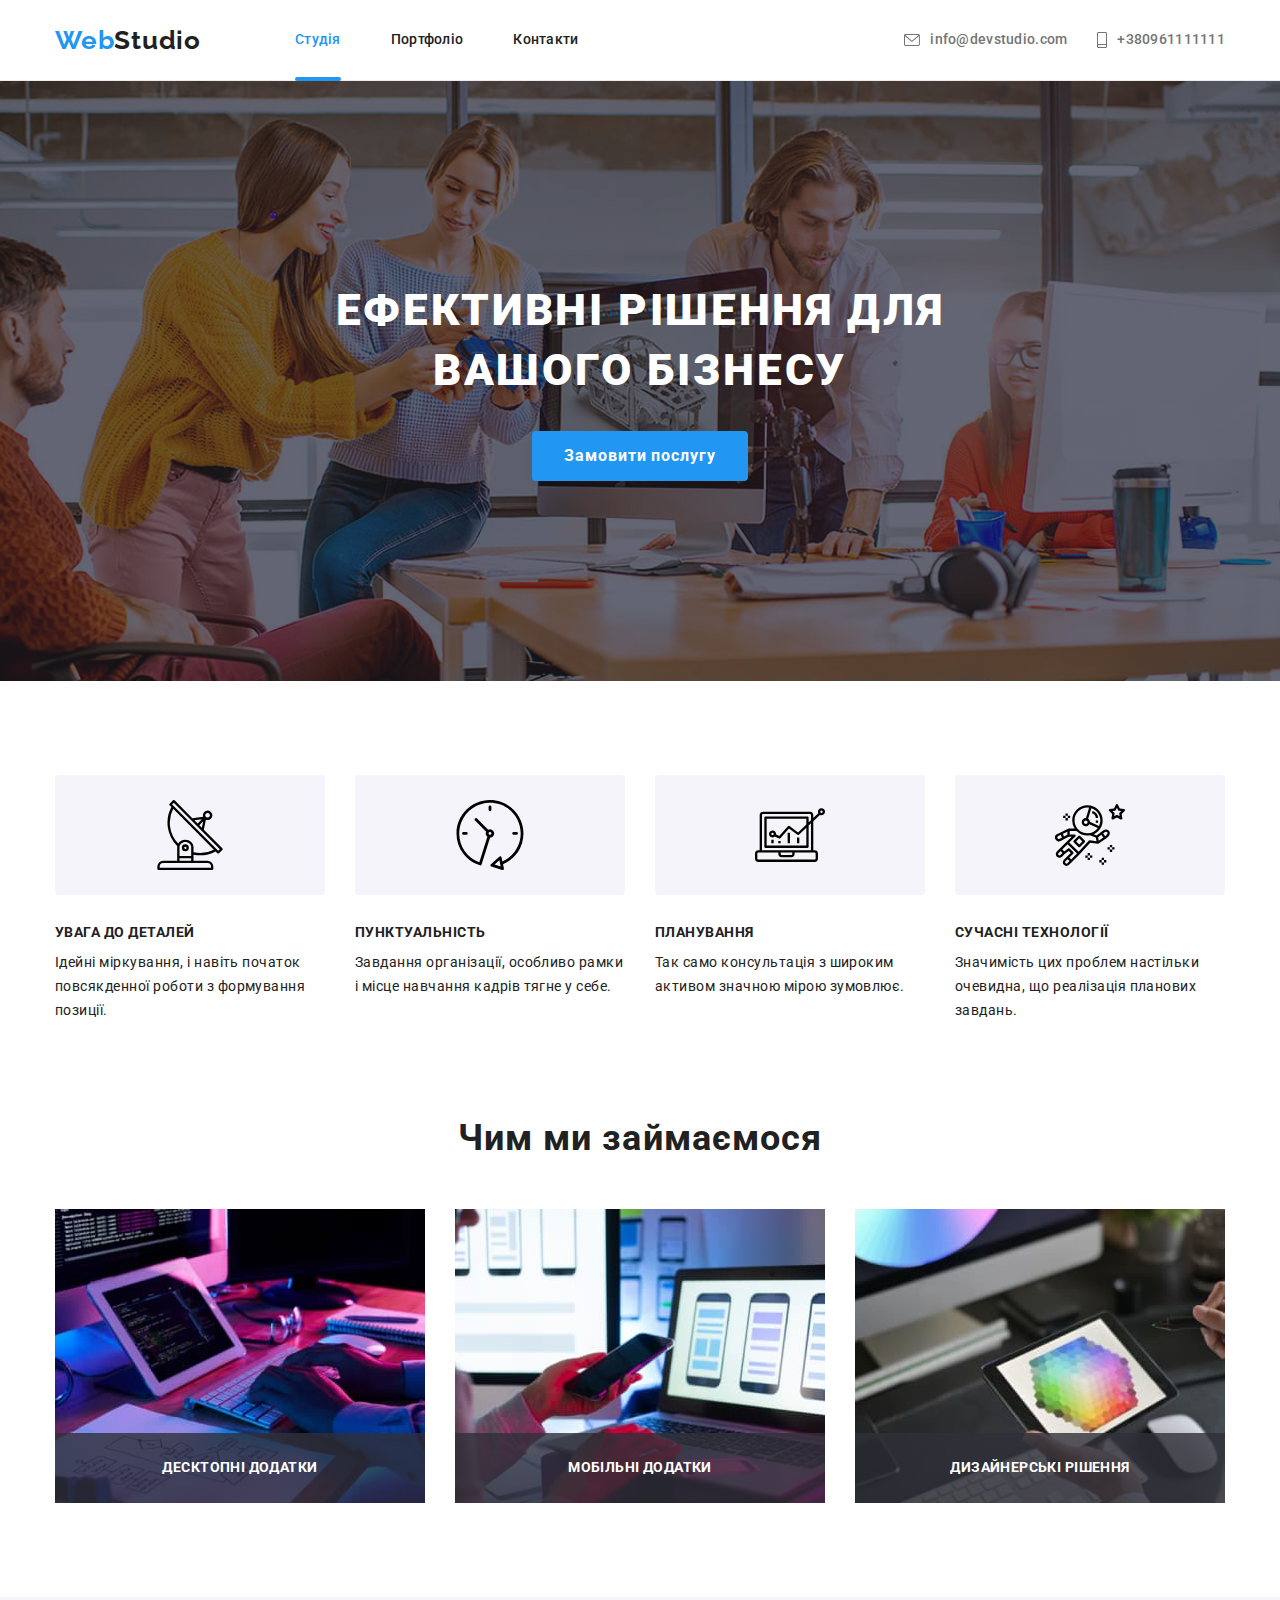
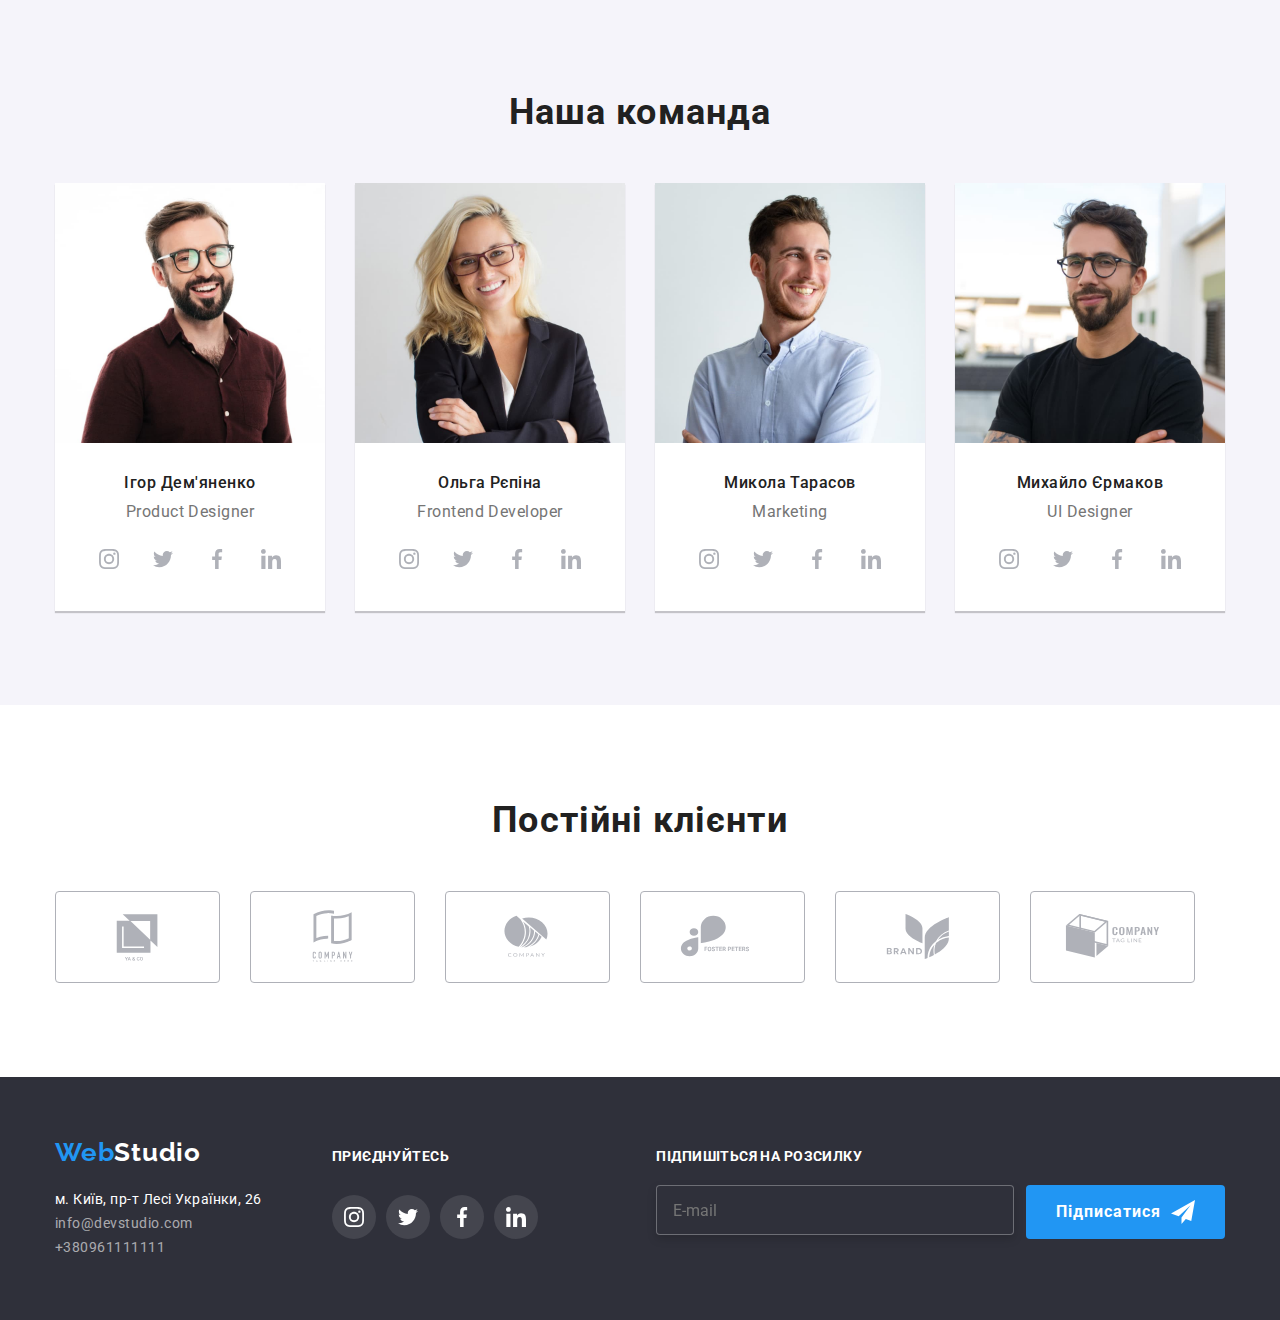
==== commit 39cea4fa: "Update index.html" ====
--- a/index.html
+++ b/index.html
@@ -21,7 +21,7 @@
             
             <ul class="site-nav ">
                 <li class="site-nav__item">
-                    <a href="./index.html" class="site-nav__link current">Студія</a></li>
+                    <a href="./index.html" class="site-nav__link site-nav__link--current">Студія</a></li>
                 <li class="site-nav__item">
                     <a href="./portfolio.html" class="site-nav__link">Портфоліо</a></li>
                 <li class="site-nav__item">
--- a/css/main.min.css
+++ b/css/main.min.css
@@ -1 +1 @@
-.page-header{border-bottom:1px solid #ececec}.logo-nav{display:-webkit-box;display:-ms-flexbox;display:flex;-webkit-box-align:center;-ms-flex-align:center;align-items:center}.logo-nav__accent{color:#2196f3}.logo-nav__link{color:#212121;font-family:"Raleway";font-weight:700;font-size:26px;line-height:1.19;letter-spacing:.03em;display:-webkit-box;display:-ms-flexbox;display:flex;margin-right:94px}.site-nav{display:-webkit-box;display:-ms-flexbox;display:flex;padding:0}.site-nav:nth-child(3n){margin-right:0}.site-nav__link{display:block;position:relative;color:#212121;font-weight:500;font-size:14px;line-height:1.14;letter-spacing:.02em;margin-bottom:0;margin-right:50px;-webkit-transition:color 250ms cubic-bezier(0.4, 0, 0.2, 1);transition:color 250ms cubic-bezier(0.4, 0, 0.2, 1)}.site-nav__link:hover,.site-nav__link:focus{color:#2196f3}.current{color:#2196f3}.site-nav__link .current::after,.site-nav__link .current:focus::after{opacity:0}.site-nav__link .current::after{content:"";position:absolute;display:block;width:100%;height:4px;background-color:#2196f3;border-radius:2px;left:0;bottom:-33px;-webkit-transition:opacity 250ms cubic-bezier(0.4, 0, 0.2, 1);transition:opacity 250ms cubic-bezier(0.4, 0, 0.2, 1)}.auth-nav__link{color:#757575;font-weight:500;font-size:14px;line-height:1.14;letter-spacing:.02em;-webkit-transition:color 250ms cubic-bezier(0.4, 0, 0.2, 1),fill 250ms cubic-bezier(0.4, 0, 0.2, 1);transition:color 250ms cubic-bezier(0.4, 0, 0.2, 1),fill 250ms cubic-bezier(0.4, 0, 0.2, 1)}.auth-nav__link:hover,.auth-nav__link:focus{color:#2196f3}.auth-nav{display:-webkit-box;display:-ms-flexbox;display:flex;padding:0%;-webkit-box-align:center;-ms-flex-align:center;align-items:center}.site-auth-nav{display:-webkit-box;display:-ms-flexbox;display:flex}.page-header .container{display:-webkit-box;display:-ms-flexbox;display:flex}.container-nav{display:-webkit-box;display:-ms-flexbox;display:flex;-webkit-box-pack:justify;-ms-flex-pack:justify;justify-content:space-between;width:1200px;height:80px;margin-left:auto;margin-right:auto;margin-bottom:0;padding-left:15px;padding-right:15px}.auth-nav__link{display:-webkit-box;display:-ms-flexbox;display:flex;-webkit-box-align:center;-ms-flex-align:center;align-items:center}.auth-nav__icon{margin-right:10px;fill:currentColor}.auth-nav__icon:hover,.auth-nav__icon:focus{fill:currentColor}.auth-nav__item{display:-webkit-box;display:-ms-flexbox;display:flex;-webkit-box-align:center;-ms-flex-align:center;align-items:center;justify-items:flex-end;margin-right:30px;padding:0}.auth-nav__item:nth-child(2n){margin-right:0%}.hero{padding-top:200px;padding-bottom:200px;background-color:#2f303a;height:600px;max-width:1600px;margin-left:auto;margin-right:auto;background-image:-webkit-gradient(linear, left top, right top, from(rgba(47, 48, 58, 0.4)), to(rgba(47, 48, 58, 0.4))),url(../images/Img.png);background-image:linear-gradient(to right, rgba(47, 48, 58, 0.4), rgba(47, 48, 58, 0.4)),url(../images/Img.png);background-repeat:no-repeat;background-position:center;background-size:cover}.hero__title{color:#fff;font-style:normal;font-weight:900;font-size:44px;line-height:1.36;text-align:center;letter-spacing:.06em;text-transform:uppercase;text-align:center}.hero__item{text-align:center}.button{border-radius:4px;margin-top:30px;padding-left:32px;padding-right:32px;padding-top:10px;padding-bottom:10px;display:inline;border:0;-webkit-transition:background-color 250ms cubic-bezier(0.4, 0, 0.2, 1);transition:background-color 250ms cubic-bezier(0.4, 0, 0.2, 1)}.hero__button:hover,.hero__button:focus{background:#188ce8}.button{text-align:center;color:#fff;background:#2196f3;font-weight:700;font-size:16px;line-height:1.88;letter-spacing:.06em}.container{width:1200px;margin-left:auto;margin-right:auto;margin-bottom:0;padding-left:15px;padding-right:15px}.footer-address__links,.footer-address__link{font-size:14px;line-height:1.71;-webkit-transition:color 250ms cubic-bezier(0.4, 0, 0.2, 1);transition:color 250ms cubic-bezier(0.4, 0, 0.2, 1)}.hero-titles{position:absolute;width:1px;height:1px;margin:-1px;padding:0;overflow:hidden;border:0;clip:rect(0 0 0 0)}.flex-hero{display:-webkit-box;display:-ms-flexbox;display:flex;-ms-flex-wrap:wrap;flex-wrap:wrap;margin-right:0%;-webkit-padding-start:0%;padding-inline-start:0%;-webkit-box-align:baseline;-ms-flex-align:baseline;align-items:baseline}.flex-hero:nth-child(4n){margin-right:0}.flex-hero__item{margin-right:30px;width:calc((100% - 90px)/4)}.flex-hero__item:nth-child(4n){margin-right:0%}.flex-hero__box{display:-webkit-box;display:-ms-flexbox;display:flex;-webkit-box-pack:center;-ms-flex-pack:center;justify-content:center;-webkit-box-align:center;-ms-flex-align:center;align-items:center;height:120px;padding:0;background-color:#f5f4fa;margin-bottom:30px;border-radius:4px}.icon-box :nth-last-child(4){margin-right:0}.flex-hero__icon{width:70px;height:70px}.flex-hero__title{color:primary-text-color;font-weight:700;font-size:14px;line-height:1.14;display:-webkit-box;display:-ms-flexbox;display:flex;-ms-flex-wrap:wrap;flex-wrap:wrap;margin-bottom:10px}.flex-hero__text{color:title-text-color;font-size:14px;line-height:1.71}.backdrop{position:fixed;top:0;left:0;width:100%;height:100%;background-color:rgba(0,0,0,.2)}.backdrop.is-hidden{visibility:hidden;opacity:0;pointer-events:none}.modal{position:absolute;top:50%;left:50%;-webkit-transform:translate(-50%, -50%);transform:translate(-50%, -50%);min-width:528px;min-height:581px;background-color:#fff;-webkit-box-shadow:0px 1px 3px rgba(0,0,0,.12),0px 1px 1px rgba(0,0,0,.14),0px 2px 1px rgba(0,0,0,.2);box-shadow:0px 1px 3px rgba(0,0,0,.12),0px 1px 1px rgba(0,0,0,.14),0px 2px 1px rgba(0,0,0,.2);border-radius:4px;-webkit-box-align:center;-ms-flex-align:center;align-items:center;-webkit-box-pack:center;-ms-flex-pack:center;justify-content:center;-webkit-transition:opacity 250ms cubic-bezier(0.4, 0, 0.2, 1),-webkit-transform 250ms cubic-bezier(0.4, 0, 0.2, 1);transition:opacity 250ms cubic-bezier(0.4, 0, 0.2, 1),-webkit-transform 250ms cubic-bezier(0.4, 0, 0.2, 1);transition:transform 250ms cubic-bezier(0.4, 0, 0.2, 1),opacity 250ms cubic-bezier(0.4, 0, 0.2, 1);transition:transform 250ms cubic-bezier(0.4, 0, 0.2, 1),opacity 250ms cubic-bezier(0.4, 0, 0.2, 1),-webkit-transform 250ms cubic-bezier(0.4, 0, 0.2, 1)}.button-close{position:absolute;right:0;top:0;display:-webkit-box;display:-ms-flexbox;display:flex;width:30px;height:30px;-webkit-box-align:center;-ms-flex-align:center;align-items:center;-webkit-box-pack:center;-ms-flex-pack:center;justify-content:center;margin-right:8px;margin-top:8px;margin-bottom:auto;margin-left:auto;padding:0;border:1px solid rgba(0,0,0,.1);border-radius:50%;background:#fff;cursor:pointer}.button-close:hover .modal__icon,.button-close:focus .modal__icon{fill:#2196f3}.modal__icon{color:#000;width:18px;height:18px;padding:0;-webkit-transition:color 250ms cubic-bezier(0.4, 0, 0.2, 1);transition:color 250ms cubic-bezier(0.4, 0, 0.2, 1)}.form-hero{padding:40px}.form-hero__div{position:relative}.form-hero__input{height:40px;width:100%;padding-left:43px;border:1px solid rgba(33,33,33,.2);border-radius:4px;-webkit-transition:border 250ms cubic-bezier(0.4, 0, 0.2, 1);transition:border 250ms cubic-bezier(0.4, 0, 0.2, 1);outline:rgba(0,0,0,0)}.form-hero__input:hover,.form-hero__input:focus{border-color:#2196f3}.form-hero__icon{position:absolute;width:18px;height:18px;top:10px;left:12px;fill:#212121;-webkit-transition:fill 250ms cubic-bezier(0.4, 0, 0.2, 1);transition:fill 250ms cubic-bezier(0.4, 0, 0.2, 1)}.form-hero__input:hover+.form-hero__icon,.form-hero__input:focus+.form-hero__icon{fill:#2196f3}.form-hero__group{display:block}.form-hero__label{position:relative;display:-webkit-box;display:-ms-flexbox;display:flex;-webkit-box-orient:vertical;-webkit-box-direction:normal;-ms-flex-direction:column;flex-direction:column;margin-bottom:10px;font-style:normal;font-weight:400;font-size:12px;line-height:1.666;letter-spacing:.01em;color:#757575}.form-hero__text{font-style:normal;font-weight:700;font-size:20px;line-height:1.15;text-align:center;letter-spacing:.03em;color:#212121;margin-bottom:12px}textarea{resize:none}.hero-textarea{width:100%;height:132px;font-size:12px;line-height:1.1666;letter-spacing:.01em;padding:12px 16px;color:rgba(117,117,117,.5);outline:rgba(0,0,0,0);border:1px solid rgba(33,33,33,.2);border-radius:4px;-webkit-transition:border-color 250ms cubic-bezier(0.4, 0, 0.2, 1);transition:border-color 250ms cubic-bezier(0.4, 0, 0.2, 1)}.hero-textarea:hover,.hero-textarea:focus{border-color:#2196f3}.form-button{display:block;-webkit-box-align:center;-ms-flex-align:center;align-items:center;-webkit-box-pack:center;-ms-flex-pack:center;justify-content:center;font-weight:700;font-size:16px;line-height:1.875;letter-spacing:.06em;margin:auto;margin-top:30px;background:#2196f3;-webkit-box-shadow:0px 4px 4px rgba(0,0,0,.15);box-shadow:0px 4px 4px rgba(0,0,0,.15);border-radius:4px;color:#fff;padding:10px 52px;border-color:rgba(0,0,0,0);-webkit-transition:background 250ms cubic-bezier(0.4, 0, 0.2, 1);transition:background 250ms cubic-bezier(0.4, 0, 0.2, 1)}.form-button:hover,.form-button:focus{background:#188ce8}.hero-checkbox{display:-webkit-box;display:-ms-flexbox;display:flex;-webkit-box-align:center;-ms-flex-align:center;align-items:center;-webkit-box-pack:center;-ms-flex-pack:center;justify-content:center}.hero-checkbox__text{font-size:14px;line-height:1.714;letter-spacing:.03em;color:#757575;margin-left:8px}.hero-checkbox__input{position:absolute;width:1px;height:1px;margin:-1px;border:0;padding:0;-ms-flex-negative:0;flex-shrink:0;clip:rect(0 0 0 0);overflow:hidden;border-radius:2px}.hero-checkbox__link{font-size:14px;line-height:1.714;letter-spacing:.03em;color:#2196f3;text-decoration:underline}.hero-checkbox__checkbox{width:16px;height:15px;display:-webkit-inline-box;display:-ms-inline-flexbox;display:inline-flex;border:2px solid #2a2a2a;border-radius:2px;-webkit-transition:border 250ms cubic-bezier(0.4, 0, 0.2, 1);transition:border 250ms cubic-bezier(0.4, 0, 0.2, 1)}.hero-checkbox__icon{display:block;-webkit-box-align:center;-ms-flex-align:center;align-items:center;-webkit-box-pack:center;-ms-flex-pack:center;justify-content:center;opacity:0;-webkit-transition:opacity 250ms cubic-bezier(0.4, 0, 0.2, 1);transition:opacity 250ms cubic-bezier(0.4, 0, 0.2, 1)}.hero-checkbox__input:checked+.hero-checkbox__checkbox{background-color:#2196f3;border:1px solid #2196f3}.hero-checkbox__input:checked+.hero-checkbox__checkbox .hero-checkbox__icon{opacity:1;fill:#fff}.hero-checkbox__input:focus+.hero-checkbox__checkbox,.hero-checkbox__input:hover+.hero-checkbox__checkbox{border-color:#2196f3}.about.section{padding-top:0}.section-primary{color:#212121;font-weight:700;font-size:36px;line-height:1.17;letter-spacing:.03em;text-align:center;margin-bottom:50px}.about-list{display:-webkit-box;display:-ms-flexbox;display:flex;-ms-flex-wrap:wrap;flex-wrap:wrap;-webkit-padding-start:0%;padding-inline-start:0%}.about-list__item{width:370px;margin-right:30px}.about-list__item:nth-child(3n){margin-right:0%}.about-list__box{position:relative;display:block}.about-list__coment{position:absolute;height:70px;width:100%;background:rgba(47,48,58,.8);bottom:0;left:0;display:-webkit-box;display:-ms-flexbox;display:flex;-webkit-box-pack:center;-ms-flex-pack:center;justify-content:center;-webkit-box-align:center;-ms-flex-align:center;align-items:center}.about-list__text{height:16px;font-family:"Roboto";font-weight:700;font-size:14px;line-height:1.14;text-align:center;letter-spacing:.03em;text-transform:uppercase;color:#fff}.team-section{color:#212121;padding-top:94px;padding-bottom:94px;background:#f5f4fa}.team-list{display:-webkit-box;display:-ms-flexbox;display:flex;-ms-flex-wrap:wrap;flex-wrap:wrap;-webkit-padding-start:0%;padding-inline-start:0%}.team-list__item{background-color:#fff;margin-right:30px;width:calc((100% - 90px)/4);-webkit-box-shadow:0px 2px 1px 0px rgba(0,0,0,.2);box-shadow:0px 2px 1px 0px rgba(0,0,0,.2)}.team-list__item:nth-child(4n){margin-right:0%}.team-list__box{padding-top:30px;padding-bottom:30px}.team-list__title{color:#212121;font-weight:500;font-size:16px;line-height:1.19;margin-bottom:10px;text-align:center}.team-list__text{color:#757575;font-size:16px;line-height:1.19;text-align:center}.team-social-list{display:-webkit-box;display:-ms-flexbox;display:flex;-webkit-box-align:center;-ms-flex-align:center;align-items:center;-webkit-box-pack:center;-ms-flex-pack:center;justify-content:center;margin-top:16px}.team-social-list__links{display:-webkit-box;display:-ms-flexbox;display:flex;background-color:rgba(255,255,255,.1);border-radius:50%;-webkit-box-align:center;-ms-flex-align:center;align-items:center;-webkit-box-pack:center;-ms-flex-pack:center;justify-content:center;width:44px;height:44px;-webkit-transition:background-color 250ms cubic-bezier(0.4, 0, 0.2, 1);transition:background-color 250ms cubic-bezier(0.4, 0, 0.2, 1)}.team-social-list__links:hover,.team-social-list__links:focus{background-color:#2196f3}.team-social-list__icon{fill:#afb1b8;width:20px;height:20px;-webkit-transition:fill 250ms cubic-bezier(0.4, 0, 0.2, 1);transition:fill 250ms cubic-bezier(0.4, 0, 0.2, 1)}.team-social-list__links:hover .team-social-list__icon,.team-social-list__links:focus .team-social-list__icon{fill:#fff}.team-social-list__item{display:-webkit-box;display:-ms-flexbox;display:flex;-webkit-box-align:baseline;-ms-flex-align:baseline;align-items:baseline;-webkit-box-pack:center;-ms-flex-pack:center;justify-content:center}.team-social-list__item:not(:first-child){margin-left:10px}.client-list{display:-webkit-box;display:-ms-flexbox;display:flex;-webkit-box-pack:center;-ms-flex-pack:center;justify-content:center;padding:0}.client-list__link{display:-webkit-box;display:-ms-flexbox;display:flex;-webkit-box-align:center;-ms-flex-align:center;align-items:center;-webkit-box-pack:center;-ms-flex-pack:center;justify-content:center;color:#afb1b8;height:92px;border-radius:4px;border:1px solid #afb1b8;-webkit-transition:border 250ms cubic-bezier(0.4, 0, 0.2, 1),color 250ms cubic-bezier(0.4, 0, 0.2, 1);transition:border 250ms cubic-bezier(0.4, 0, 0.2, 1),color 250ms cubic-bezier(0.4, 0, 0.2, 1)}.client-list__link:hover,.client-list__link:focus{border:1px solid #2196f3;color:#2196f3}.client-list__item{width:calc((100% - 150px)/6);margin-right:30px}.client-list__item:not(:last-child){margin-right:30px}.client-list__icon{width:106px;height:60px;fill:currentColor}.client-list__icon:hover,.client-list__icon:focus{fill:currentColor}.footer-address__list{-webkit-padding-start:0;padding-inline-start:0}.footer-address__link{color:#fff}.footer-address__links{color:rgba(255,255,255,.6)}.footer-address__link{margin-bottom:9px}.footer-address__link :nth-child(4n){margin-bottom:0px}.footer-address__links:hover,.footer-address__links:focus{color:#2196f3}.footer-address__link:hover,.footer-address__link:focus{color:#2196f3}.footer-social{margin-left:70px}.footer-social__list{display:-webkit-box;display:-ms-flexbox;display:flex;-webkit-box-align:center;-ms-flex-align:center;align-items:center;-webkit-box-pack:center;-ms-flex-pack:center;justify-content:center;margin-top:30px}.footer-social__item{display:-webkit-box;display:-ms-flexbox;display:flex;-webkit-box-align:baseline;-ms-flex-align:baseline;align-items:baseline;-webkit-box-pack:center;-ms-flex-pack:center;justify-content:center}.footer-social__item:not(:first-child){margin-left:10px}.footer-social__link{display:-webkit-box;display:-ms-flexbox;display:flex;font-family:"Roboto";font-weight:700;font-size:14px;line-height:1.14;letter-spacing:.03em;text-transform:uppercase;color:#fff}.footer-social__links{display:-webkit-box;display:-ms-flexbox;display:flex;background-color:rgba(255,255,255,.1);border-radius:50%;-webkit-box-align:center;-ms-flex-align:center;align-items:center;-webkit-box-pack:center;-ms-flex-pack:center;justify-content:center;width:44px;height:44px;-webkit-transition:background-color 250ms cubic-bezier(0.4, 0, 0.2, 1),fill 250ms cubic-bezier(0.4, 0, 0.2, 1);transition:background-color 250ms cubic-bezier(0.4, 0, 0.2, 1),fill 250ms cubic-bezier(0.4, 0, 0.2, 1)}.footer-social__links:hover,.footer-social__links:focus{background-color:#2196f3}.footer-social__links:hover svg,.footer-social__links:focus svg{fill:#fff}.footer-social__icon{fill:#fff;width:20px;height:20px}.footer-social__title{font-style:normal;font-weight:700;font-size:14px;line-height:1.14;letter-spacing:.03em;text-transform:uppercase;margin-bottom:20px}.flex-containers{display:-webkit-box;display:-ms-flexbox;display:flex;-webkit-box-align:center;-ms-flex-align:center;align-items:center;-webkit-box-pack:center;-ms-flex-pack:center;justify-content:center}.footer .container{display:-webkit-box;display:-ms-flexbox;display:flex;-webkit-box-align:baseline;-ms-flex-align:baseline;align-items:baseline}.footer-form{display:-webkit-box;display:-ms-flexbox;display:flex;-webkit-box-orient:vertical;-webkit-box-direction:normal;-ms-flex-direction:column;flex-direction:column;margin-left:auto}.footer-form__input{width:358px;height:50px;-webkit-box-align:center;-ms-flex-align:center;align-items:center;padding-left:16px;border:1px solid rgba(255,255,255,.3);-webkit-filter:drop-shadow(0px 4px 4px rgba(0, 0, 0, 0.15));filter:drop-shadow(0px 4px 4px rgba(0, 0, 0, 0.15));border-radius:4px;background-color:#2f303a;color:#fff}.footer-form__title{font-style:normal;font-weight:700;font-size:14px;line-height:1.14;letter-spacing:.03em;text-transform:uppercase;margin-bottom:20px}.footer-form__icon{width:24px;height:24px;fill:#fff;margin-left:10px}.footer-form__box{display:-webkit-box;display:-ms-flexbox;display:flex}.footer-form__button{display:-webkit-box;display:-ms-flexbox;display:flex;-webkit-box-pack:center;-ms-flex-pack:center;justify-content:center;-webkit-box-align:center;-ms-flex-align:center;align-items:center;padding-left:28px;padding-top:10px;padding-right:28px;padding-bottom:10px;background-color:#2196f3;border-radius:4px;color:#fff;font-style:normal;font-weight:700;font-size:16px;line-height:1.875;cursor:pointer;text-align:center;letter-spacing:.06em;margin-left:12px;border-color:rgba(0,0,0,0);-webkit-transition:background-color 250ms cubic-bezier(0.4, 0, 0.2, 1);transition:background-color 250ms cubic-bezier(0.4, 0, 0.2, 1)}.footer-form__button:hover,.footer-form__button:focus{background-color:#188ce8}.flex-filter{position:absolute;width:1px;height:1px;margin:-1px;padding:0;overflow:hidden;border:0;clip:rect(0 0 0 0)}.filter-button{color:#212121;font-weight:500;font-size:16px;line-height:1.62;text-align:center;-webkit-box-pack:center;-ms-flex-pack:center;justify-content:center;margin-bottom:50px;display:-webkit-box;display:-ms-flexbox;display:flex;padding-left:0%;padding-right:0%;-webkit-padding-start:0%;padding-inline-start:0%;-webkit-transition-property:background-color;transition-property:background-color;-webkit-transition-duration:250ms;transition-duration:250ms;-webkit-transition-timing-function:cubic-bezier(0.4, 0, 0.2, 1);transition-timing-function:cubic-bezier(0.4, 0, 0.2, 1)}.filter-button__button{font-weight:500;font-size:16px;line-height:1.625;letter-spacing:.02em;color:#212121;border-radius:4px;border:0;padding-top:6px;padding-bottom:6px;padding-left:22px;padding-right:22px;-webkit-transition:color 250ms cubic-bezier(0.4, 0, 0.2, 1),background-color 250ms cubic-bezier(0.4, 0, 0.2, 1),-webkit-box-shadow 250ms cubic-bezier(0.4, 0, 0.2, 1);transition:color 250ms cubic-bezier(0.4, 0, 0.2, 1),background-color 250ms cubic-bezier(0.4, 0, 0.2, 1),-webkit-box-shadow 250ms cubic-bezier(0.4, 0, 0.2, 1);transition:box-shadow 250ms cubic-bezier(0.4, 0, 0.2, 1),color 250ms cubic-bezier(0.4, 0, 0.2, 1),background-color 250ms cubic-bezier(0.4, 0, 0.2, 1);transition:box-shadow 250ms cubic-bezier(0.4, 0, 0.2, 1),color 250ms cubic-bezier(0.4, 0, 0.2, 1),background-color 250ms cubic-bezier(0.4, 0, 0.2, 1),-webkit-box-shadow 250ms cubic-bezier(0.4, 0, 0.2, 1)}.filter-button__button:hover,.filter-button__button:focus{-webkit-box-shadow:0px 3px 1px rgba(0,0,0,.1),0px 1px 2px rgba(0,0,0,.08),0px 2px 2px rgba(0,0,0,.12);box-shadow:0px 3px 1px rgba(0,0,0,.1),0px 1px 2px rgba(0,0,0,.08),0px 2px 2px rgba(0,0,0,.12)}.filter-button__button:hover,.filter-button__button:focus{background-color:#2196f3;color:#fff}.filter-button__item:not(:last-child){margin-right:8px}.filter-button__item .auth-nav__link{margin-right:6px;margin-bottom:50px;margin-top:95px}.portfolio-section__link{display:block;-webkit-transition:-webkit-box-shadow 250ms cubic-bezier(0.4, 0, 0.2, 1);transition:-webkit-box-shadow 250ms cubic-bezier(0.4, 0, 0.2, 1);transition:box-shadow 250ms cubic-bezier(0.4, 0, 0.2, 1);transition:box-shadow 250ms cubic-bezier(0.4, 0, 0.2, 1), -webkit-box-shadow 250ms cubic-bezier(0.4, 0, 0.2, 1)}.portfolio-section{display:-webkit-box;display:-ms-flexbox;display:flex;-ms-flex-wrap:wrap;flex-wrap:wrap;padding:0}.portfolio-section__item{width:calc((100% - 60px)/3);margin-bottom:30px;margin-right:30px}.portfolio-section__item:nth-child(3n){margin-right:0}.portfolio-section__item:nth-last-child(-n+3){margin-bottom:0}.portfolio-section__text{color:#757575;font-size:16px;line-height:1.88}.portfolio-section__title{color:#212121;font-weight:700;font-size:18px;line-height:2;letter-spacing:.06em;margin-bottom:4px}.portfolio-section__box{padding-left:24px;padding-right:24px;padding-top:20px;padding-bottom:20px;border:1px solid #eee;border-top-style:none}.portfolio-section__link:hover,.portfolio-section__link:focus{-webkit-box-shadow:0px 1px 1px rgba(0,0,0,.12),0px 4px 4px rgba(0,0,0,.06),1px 4px 6px rgba(0,0,0,.16);box-shadow:0px 1px 1px rgba(0,0,0,.12),0px 4px 4px rgba(0,0,0,.06),1px 4px 6px rgba(0,0,0,.16)}.portfolio-section__link:hover .overlay-relative__box,.portfolio-section__link:focus .overlay-relative__box{-webkit-transform:translateY(0);transform:translateY(0)}.overlay-relative{position:relative;overflow:hidden}.overlay-relative__box{position:absolute;background:rgba(33,150,243,.9);top:0;left:0;width:100%;height:100%;display:-webkit-box;display:-ms-flexbox;display:flex;-webkit-box-align:center;-ms-flex-align:center;align-items:center;padding-left:24px;padding-right:24px;-webkit-box-pack:center;-ms-flex-pack:center;justify-content:center;-webkit-transform:translateY(100%);transform:translateY(100%);-webkit-transition:-webkit-transform 250ms cubic-bezier(0.4, 0, 0.2, 1);transition:-webkit-transform 250ms cubic-bezier(0.4, 0, 0.2, 1);transition:transform 250ms cubic-bezier(0.4, 0, 0.2, 1);transition:transform 250ms cubic-bezier(0.4, 0, 0.2, 1), -webkit-transform 250ms cubic-bezier(0.4, 0, 0.2, 1)}.overlay-relative__text{font-family:"Roboto";font-style:normal;font-weight:400;font-size:18px;line-height:1.56;letter-spacing:.03em;color:#fff}.logo-nav__link{color:#212121;font-family:"Raleway";font-weight:700;font-size:26px;line-height:1.19;letter-spacing:.03em;display:-webkit-box;display:-ms-flexbox;display:flex;margin-right:94px}.logo-footer{display:inline-block;color:#fff;font-family:"Raleway";font-weight:700;font-size:26px;line-height:1.19;letter-spacing:.03em;margin-bottom:20px;-webkit-transition-property:background-color;transition-property:background-color;-webkit-transition-duration:250ms;transition-duration:250ms;-webkit-transition-timing-function:cubic-bezier(0.4, 0, 0.2, 1);transition-timing-function:cubic-bezier(0.4, 0, 0.2, 1)}.logo-footer:hover,.logo-footer:focus{color:#2196f3}.logo-footer__accent{color:#2196f3}*,*::before,*::after{-webkit-box-sizing:border-box;box-sizing:border-box}header{letter-spacing:.02em}a{text-decoration:none}h1,h2,h3,p,ul{margin:0}ul{margin-bottom:0;margin-top:0;list-style:none;padding-left:0%;padding-right:0%}footer{background:#2f303a;color:#fff;padding-top:60px;padding-bottom:60px}button{cursor:pointer;font-family:Roboto,sans-serif;color:var(--primary-text-color)}img{display:block;max-width:100%}address{font-style:normal}.section{color:#212121;padding-top:94px;padding-bottom:94px}/*# sourceMappingURL=main.min.css.map */+*,*::before,*::after{-webkit-box-sizing:border-box;box-sizing:border-box}a{text-decoration:none}h1,h2,h3,p,ul{margin:0}ul{margin-bottom:0;margin-top:0;list-style:none;padding-left:0%;padding-right:0%}button{cursor:pointer;font-family:Roboto,sans-serif;color:var(--primary-text-color)}img{display:block;max-width:100%}address{font-style:normal}.body{background:#fff;color:#212121;font-family:Roboto,sans-serif;letter-spacing:.03em}header{letter-spacing:.02em}.page-header{border-bottom:1px solid #ececec}.logo-nav{display:-webkit-box;display:-ms-flexbox;display:flex;-webkit-box-align:center;-ms-flex-align:center;align-items:center}.logo-nav__accent{color:#2196f3}.hero{padding-top:200px;padding-bottom:200px;background-color:#2f303a;height:600px;max-width:1600px;margin-left:auto;margin-right:auto;background-image:-webkit-gradient(linear, left top, right top, from(rgba(47, 48, 58, 0.4)), to(rgba(47, 48, 58, 0.4))),url(../images/Img.png);background-image:linear-gradient(to right, rgba(47, 48, 58, 0.4), rgba(47, 48, 58, 0.4)),url(../images/Img.png);background-repeat:no-repeat;background-position:center;background-size:cover}.hero__title{color:#fff;font-style:normal;font-weight:900;font-size:44px;line-height:1.36;text-align:center;letter-spacing:.06em;text-transform:uppercase;text-align:center}.hero__item{text-align:center}.button{border-radius:4px;margin-top:30px;padding-left:32px;padding-right:32px;padding-top:10px;padding-bottom:10px;display:inline;border:0;-webkit-transition:background-color 250ms cubic-bezier(0.4, 0, 0.2, 1);transition:background-color 250ms cubic-bezier(0.4, 0, 0.2, 1)}.hero__button:hover,.hero__button:focus{background:#188ce8}.button{text-align:center;color:#fff;background:#2196f3;font-weight:700;font-size:16px;line-height:1.88;letter-spacing:.06em}.container{width:1200px;margin-left:auto;margin-right:auto;margin-bottom:0;padding-left:15px;padding-right:15px}.footer-address__links,.footer-address__link{font-size:14px;line-height:1.71;-webkit-transition:color 250ms cubic-bezier(0.4, 0, 0.2, 1);transition:color 250ms cubic-bezier(0.4, 0, 0.2, 1)}.hero-titles{position:absolute;width:1px;height:1px;margin:-1px;padding:0;overflow:hidden;border:0;clip:rect(0 0 0 0)}.flex-hero{display:-webkit-box;display:-ms-flexbox;display:flex;-ms-flex-wrap:wrap;flex-wrap:wrap;margin-right:0%;-webkit-padding-start:0%;padding-inline-start:0%;-webkit-box-align:baseline;-ms-flex-align:baseline;align-items:baseline}.flex-hero:nth-child(4n){margin-right:0}.flex-hero__item{margin-right:30px;width:calc((100% - 90px)/4)}.flex-hero__item:nth-child(4n){margin-right:0%}.flex-hero__box{display:-webkit-box;display:-ms-flexbox;display:flex;-webkit-box-pack:center;-ms-flex-pack:center;justify-content:center;-webkit-box-align:center;-ms-flex-align:center;align-items:center;height:120px;padding:0;background-color:#f5f4fa;margin-bottom:30px;border-radius:4px}.icon-box :nth-last-child(4){margin-right:0}.flex-hero__icon{width:70px;height:70px}.flex-hero__title{color:primary-text-color;font-weight:700;font-size:14px;line-height:1.14;display:-webkit-box;display:-ms-flexbox;display:flex;-ms-flex-wrap:wrap;flex-wrap:wrap;margin-bottom:10px}.flex-hero__text{color:title-text-color;font-size:14px;line-height:1.71}.backdrop{position:fixed;top:0;left:0;width:100%;height:100%;background-color:rgba(0,0,0,.2)}.backdrop.is-hidden{visibility:hidden;opacity:0;pointer-events:none}.modal{position:absolute;top:50%;left:50%;-webkit-transform:translate(-50%, -50%);transform:translate(-50%, -50%);min-width:528px;min-height:581px;background-color:#fff;-webkit-box-shadow:0px 1px 3px rgba(0,0,0,.12),0px 1px 1px rgba(0,0,0,.14),0px 2px 1px rgba(0,0,0,.2);box-shadow:0px 1px 3px rgba(0,0,0,.12),0px 1px 1px rgba(0,0,0,.14),0px 2px 1px rgba(0,0,0,.2);border-radius:4px;-webkit-box-align:center;-ms-flex-align:center;align-items:center;-webkit-box-pack:center;-ms-flex-pack:center;justify-content:center;-webkit-transition:opacity 250ms cubic-bezier(0.4, 0, 0.2, 1),-webkit-transform 250ms cubic-bezier(0.4, 0, 0.2, 1);transition:opacity 250ms cubic-bezier(0.4, 0, 0.2, 1),-webkit-transform 250ms cubic-bezier(0.4, 0, 0.2, 1);transition:transform 250ms cubic-bezier(0.4, 0, 0.2, 1),opacity 250ms cubic-bezier(0.4, 0, 0.2, 1);transition:transform 250ms cubic-bezier(0.4, 0, 0.2, 1),opacity 250ms cubic-bezier(0.4, 0, 0.2, 1),-webkit-transform 250ms cubic-bezier(0.4, 0, 0.2, 1)}.button-close{display:-webkit-box;display:-ms-flexbox;display:flex;-webkit-box-pack:center;-ms-flex-pack:center;justify-content:center;-webkit-box-align:center;-ms-flex-align:center;align-items:center;position:absolute;right:0;top:0;width:30px;height:30px;margin-right:8px;margin-top:8px;margin-bottom:auto;margin-left:auto;padding:0;border:1px solid rgba(0,0,0,.1);border-radius:50%;background:#fff;cursor:pointer}.button-close:hover .modal__icon,.button-close:focus .modal__icon{fill:#2196f3}.modal__icon{color:#000;width:18px;height:18px;padding:0;-webkit-transition:color 250ms cubic-bezier(0.4, 0, 0.2, 1);transition:color 250ms cubic-bezier(0.4, 0, 0.2, 1)}.form-hero{padding:40px}.form-hero__div{position:relative}.form-hero__input{height:40px;width:100%;padding-left:43px;border:1px solid rgba(33,33,33,.2);border-radius:4px;-webkit-transition:border 250ms cubic-bezier(0.4, 0, 0.2, 1);transition:border 250ms cubic-bezier(0.4, 0, 0.2, 1);outline:rgba(0,0,0,0)}.form-hero__input:hover,.form-hero__input:focus{border-color:#2196f3}.form-hero__icon{position:absolute;width:18px;height:18px;top:10px;left:12px;fill:#212121;-webkit-transition:fill 250ms cubic-bezier(0.4, 0, 0.2, 1);transition:fill 250ms cubic-bezier(0.4, 0, 0.2, 1)}.form-hero__input:hover+.form-hero__icon,.form-hero__input:focus+.form-hero__icon{fill:#2196f3}.form-hero__group{display:block}.form-hero__label{position:relative;display:-webkit-box;display:-ms-flexbox;display:flex;-webkit-box-orient:vertical;-webkit-box-direction:normal;-ms-flex-direction:column;flex-direction:column;margin-bottom:10px;font-style:normal;font-weight:400;font-size:12px;line-height:1.666;letter-spacing:.01em;color:#757575}.form-hero__text{font-style:normal;font-weight:700;font-size:20px;line-height:1.15;text-align:center;letter-spacing:.03em;color:#212121;margin-bottom:12px}textarea{resize:none}.hero-textarea{width:100%;height:132px;font-size:12px;line-height:1.1666;letter-spacing:.01em;padding:12px 16px;color:rgba(117,117,117,.5);outline:rgba(0,0,0,0);border:1px solid rgba(33,33,33,.2);border-radius:4px;-webkit-transition:border-color 250ms cubic-bezier(0.4, 0, 0.2, 1);transition:border-color 250ms cubic-bezier(0.4, 0, 0.2, 1)}.hero-textarea:hover,.hero-textarea:focus{border-color:#2196f3}.form-button{display:block;-webkit-box-align:center;-ms-flex-align:center;align-items:center;-webkit-box-pack:center;-ms-flex-pack:center;justify-content:center;font-weight:700;font-size:16px;line-height:1.875;letter-spacing:.06em;margin:auto;margin-top:30px;background:#2196f3;-webkit-box-shadow:0px 4px 4px rgba(0,0,0,.15);box-shadow:0px 4px 4px rgba(0,0,0,.15);border-radius:4px;color:#fff;padding:10px 52px;border-color:rgba(0,0,0,0);-webkit-transition:background 250ms cubic-bezier(0.4, 0, 0.2, 1);transition:background 250ms cubic-bezier(0.4, 0, 0.2, 1)}.form-button:hover,.form-button:focus{background:#188ce8}.about.section{padding-top:0}.section-primary{color:#212121;font-weight:700;font-size:36px;line-height:1.17;letter-spacing:.03em;text-align:center;margin-bottom:50px}.about-list{display:-webkit-box;display:-ms-flexbox;display:flex;-ms-flex-wrap:wrap;flex-wrap:wrap;-webkit-padding-start:0%;padding-inline-start:0%}.about-list__item{width:370px;margin-right:30px}.about-list__item:nth-child(3n){margin-right:0%}.about-list__box{position:relative;display:block}.about-list__coment{display:-webkit-box;display:-ms-flexbox;display:flex;-webkit-box-pack:center;-ms-flex-pack:center;justify-content:center;-webkit-box-align:center;-ms-flex-align:center;align-items:center;position:absolute;height:70px;width:100%;background:rgba(47,48,58,.8);bottom:0;left:0}.about-list__text{height:16px;font-family:"Roboto";font-weight:700;font-size:14px;line-height:1.14;text-align:center;letter-spacing:.03em;text-transform:uppercase;color:#fff}.team-section{color:#212121;padding-top:94px;padding-bottom:94px;background:#f5f4fa}.team-list{display:-webkit-box;display:-ms-flexbox;display:flex;-ms-flex-wrap:wrap;flex-wrap:wrap;-webkit-padding-start:0%;padding-inline-start:0%}.team-list__item{background-color:#fff;margin-right:30px;width:calc((100% - 90px)/4);-webkit-box-shadow:0px 2px 1px 0px rgba(0,0,0,.2);box-shadow:0px 2px 1px 0px rgba(0,0,0,.2)}.team-list__item:nth-child(4n){margin-right:0%}.team-list__box{padding-top:30px;padding-bottom:30px}.team-list__title{color:#212121;font-weight:500;font-size:16px;line-height:1.19;margin-bottom:10px;text-align:center}.team-list__text{color:#757575;font-size:16px;line-height:1.19;text-align:center}.team-social-list{display:-webkit-box;display:-ms-flexbox;display:flex;-webkit-box-pack:center;-ms-flex-pack:center;justify-content:center;-webkit-box-align:center;-ms-flex-align:center;align-items:center;margin-top:16px}.team-social-list__links{display:-webkit-box;display:-ms-flexbox;display:flex;-webkit-box-pack:center;-ms-flex-pack:center;justify-content:center;-webkit-box-align:center;-ms-flex-align:center;align-items:center;background-color:rgba(255,255,255,.1);border-radius:50%;width:44px;height:44px;-webkit-transition:background-color 250ms cubic-bezier(0.4, 0, 0.2, 1);transition:background-color 250ms cubic-bezier(0.4, 0, 0.2, 1)}.team-social-list__links:hover,.team-social-list__links:focus{background-color:#2196f3}.team-social-list__icon{fill:#afb1b8;width:20px;height:20px;-webkit-transition:fill 250ms cubic-bezier(0.4, 0, 0.2, 1);transition:fill 250ms cubic-bezier(0.4, 0, 0.2, 1)}.team-social-list__links:hover .team-social-list__icon,.team-social-list__links:focus .team-social-list__icon{fill:#fff}.team-social-list__item{display:-webkit-box;display:-ms-flexbox;display:flex;-webkit-box-align:baseline;-ms-flex-align:baseline;align-items:baseline;-webkit-box-pack:center;-ms-flex-pack:center;justify-content:center}.team-social-list__item:not(:first-child){margin-left:10px}.client-list{display:-webkit-box;display:-ms-flexbox;display:flex;-webkit-box-pack:center;-ms-flex-pack:center;justify-content:center;padding:0}.client-list__link{display:-webkit-box;display:-ms-flexbox;display:flex;-webkit-box-pack:center;-ms-flex-pack:center;justify-content:center;-webkit-box-align:center;-ms-flex-align:center;align-items:center;color:#afb1b8;height:92px;border-radius:4px;border:1px solid #afb1b8;-webkit-transition:border 250ms cubic-bezier(0.4, 0, 0.2, 1),color 250ms cubic-bezier(0.4, 0, 0.2, 1);transition:border 250ms cubic-bezier(0.4, 0, 0.2, 1),color 250ms cubic-bezier(0.4, 0, 0.2, 1)}.client-list__link:hover,.client-list__link:focus{border:1px solid #2196f3;color:#2196f3}.client-list__item{width:calc((100% - 150px)/6);margin-right:30px}.client-list__item:not(:last-child){margin-right:30px}.client-list__icon{width:106px;height:60px;fill:currentColor}.client-list__icon:hover,.client-list__icon:focus{fill:currentColor}footer{background:#2f303a;color:#fff;padding-top:60px;padding-bottom:60px}.footer-address__list{-webkit-padding-start:0;padding-inline-start:0}.footer-address__link{color:#fff}.footer-address__links{color:rgba(255,255,255,.6)}.footer-address__link{margin-bottom:9px}.footer-address__link :nth-child(4n){margin-bottom:0px}.footer-address__links:hover,.footer-address__links:focus{color:#2196f3}.footer-address__link:hover,.footer-address__link:focus{color:#2196f3}.footer-social{margin-left:70px}.footer-social__list{display:-webkit-box;display:-ms-flexbox;display:flex;-webkit-box-pack:center;-ms-flex-pack:center;justify-content:center;-webkit-box-align:center;-ms-flex-align:center;align-items:center;margin-top:30px}.footer-social__item{display:-webkit-box;display:-ms-flexbox;display:flex;-webkit-box-align:baseline;-ms-flex-align:baseline;align-items:baseline;-webkit-box-pack:center;-ms-flex-pack:center;justify-content:center}.footer-social__item:not(:first-child){margin-left:10px}.footer-social__link{display:-webkit-box;display:-ms-flexbox;display:flex;font-family:"Roboto";font-weight:700;font-size:14px;line-height:1.14;letter-spacing:.03em;text-transform:uppercase;color:#fff}.footer-social__links{display:-webkit-box;display:-ms-flexbox;display:flex;-webkit-box-pack:center;-ms-flex-pack:center;justify-content:center;-webkit-box-align:center;-ms-flex-align:center;align-items:center;background-color:rgba(255,255,255,.1);border-radius:50%;width:44px;height:44px;-webkit-transition:background-color 250ms cubic-bezier(0.4, 0, 0.2, 1),fill 250ms cubic-bezier(0.4, 0, 0.2, 1);transition:background-color 250ms cubic-bezier(0.4, 0, 0.2, 1),fill 250ms cubic-bezier(0.4, 0, 0.2, 1)}.footer-social__links:hover,.footer-social__links:focus{background-color:#2196f3}.footer-social__links:hover svg,.footer-social__links:focus svg{fill:#fff}.footer-social__icon{fill:#fff;width:20px;height:20px}.footer-social__title{font-style:normal;font-weight:700;font-size:14px;line-height:1.14;letter-spacing:.03em;text-transform:uppercase;margin-bottom:20px}.flex-containers{display:-webkit-box;display:-ms-flexbox;display:flex;-webkit-box-pack:center;-ms-flex-pack:center;justify-content:center;-webkit-box-align:center;-ms-flex-align:center;align-items:center}.footer .container{display:-webkit-box;display:-ms-flexbox;display:flex;-webkit-box-align:baseline;-ms-flex-align:baseline;align-items:baseline}.flex-filter{position:absolute;width:1px;height:1px;margin:-1px;padding:0;overflow:hidden;border:0;clip:rect(0 0 0 0)}.filter-button{display:-webkit-box;display:-ms-flexbox;display:flex;-webkit-box-pack:center;-ms-flex-pack:center;justify-content:center;-webkit-box-align:center;-ms-flex-align:center;align-items:center;color:#212121;font-weight:500;font-size:16px;line-height:1.62;margin-bottom:50px;padding-left:0%;padding-right:0%;-webkit-padding-start:0%;padding-inline-start:0%;-webkit-transition-property:background-color;transition-property:background-color;-webkit-transition-duration:250ms;transition-duration:250ms;-webkit-transition-timing-function:cubic-bezier(0.4, 0, 0.2, 1);transition-timing-function:cubic-bezier(0.4, 0, 0.2, 1)}.filter-button__button{font-weight:500;font-size:16px;line-height:1.625;letter-spacing:.02em;color:#212121;border-radius:4px;border:0;padding-top:6px;padding-bottom:6px;padding-left:22px;padding-right:22px;-webkit-transition:color 250ms cubic-bezier(0.4, 0, 0.2, 1),background-color 250ms cubic-bezier(0.4, 0, 0.2, 1),-webkit-box-shadow 250ms cubic-bezier(0.4, 0, 0.2, 1);transition:color 250ms cubic-bezier(0.4, 0, 0.2, 1),background-color 250ms cubic-bezier(0.4, 0, 0.2, 1),-webkit-box-shadow 250ms cubic-bezier(0.4, 0, 0.2, 1);transition:box-shadow 250ms cubic-bezier(0.4, 0, 0.2, 1),color 250ms cubic-bezier(0.4, 0, 0.2, 1),background-color 250ms cubic-bezier(0.4, 0, 0.2, 1);transition:box-shadow 250ms cubic-bezier(0.4, 0, 0.2, 1),color 250ms cubic-bezier(0.4, 0, 0.2, 1),background-color 250ms cubic-bezier(0.4, 0, 0.2, 1),-webkit-box-shadow 250ms cubic-bezier(0.4, 0, 0.2, 1)}.filter-button__button:hover,.filter-button__button:focus{-webkit-box-shadow:0px 3px 1px rgba(0,0,0,.1),0px 1px 2px rgba(0,0,0,.08),0px 2px 2px rgba(0,0,0,.12);box-shadow:0px 3px 1px rgba(0,0,0,.1),0px 1px 2px rgba(0,0,0,.08),0px 2px 2px rgba(0,0,0,.12)}.filter-button__button:hover,.filter-button__button:focus{background-color:#2196f3;color:#fff}.filter-button__item:not(:last-child){margin-right:8px}.filter-button__item .auth-nav__link{margin-right:6px;margin-bottom:50px;margin-top:95px}.portfolio-section__link{display:block;-webkit-transition:-webkit-box-shadow 250ms cubic-bezier(0.4, 0, 0.2, 1);transition:-webkit-box-shadow 250ms cubic-bezier(0.4, 0, 0.2, 1);transition:box-shadow 250ms cubic-bezier(0.4, 0, 0.2, 1);transition:box-shadow 250ms cubic-bezier(0.4, 0, 0.2, 1), -webkit-box-shadow 250ms cubic-bezier(0.4, 0, 0.2, 1)}.portfolio-section{display:-webkit-box;display:-ms-flexbox;display:flex;-ms-flex-wrap:wrap;flex-wrap:wrap;padding:0}.portfolio-section__item{width:calc((100% - 60px)/3);margin-bottom:30px;margin-right:30px}.portfolio-section__item:nth-child(3n){margin-right:0}.portfolio-section__item:nth-last-child(-n+3){margin-bottom:0}.portfolio-section__text{color:#757575;font-size:16px;line-height:1.88}.portfolio-section__title{color:#212121;font-weight:700;font-size:18px;line-height:2;letter-spacing:.06em;margin-bottom:4px}.portfolio-section__box{padding-left:24px;padding-right:24px;padding-top:20px;padding-bottom:20px;border:1px solid #eee;border-top-style:none}.portfolio-section__link:hover,.portfolio-section__link:focus{-webkit-box-shadow:0px 1px 1px rgba(0,0,0,.12),0px 4px 4px rgba(0,0,0,.06),1px 4px 6px rgba(0,0,0,.16);box-shadow:0px 1px 1px rgba(0,0,0,.12),0px 4px 4px rgba(0,0,0,.06),1px 4px 6px rgba(0,0,0,.16)}.portfolio-section__link:hover .overlay-relative__box,.portfolio-section__link:focus .overlay-relative__box{-webkit-transform:translateY(0);transform:translateY(0)}.overlay-relative{position:relative;overflow:hidden}.overlay-relative__box{position:absolute;background:rgba(33,150,243,.9);top:0;left:0;width:100%;height:100%;display:-webkit-box;display:-ms-flexbox;display:flex;-webkit-box-pack:center;-ms-flex-pack:center;justify-content:center;-webkit-box-align:center;-ms-flex-align:center;align-items:center;padding-left:24px;padding-right:24px;-webkit-transform:translateY(100%);transform:translateY(100%);-webkit-transition:-webkit-transform 250ms cubic-bezier(0.4, 0, 0.2, 1);transition:-webkit-transform 250ms cubic-bezier(0.4, 0, 0.2, 1);transition:transform 250ms cubic-bezier(0.4, 0, 0.2, 1);transition:transform 250ms cubic-bezier(0.4, 0, 0.2, 1), -webkit-transform 250ms cubic-bezier(0.4, 0, 0.2, 1)}.overlay-relative__text{font-family:"Roboto";font-style:normal;font-weight:400;font-size:18px;line-height:1.56;letter-spacing:.03em;color:#fff}.logo-nav__link{color:#212121;font-family:"Raleway";font-weight:700;font-size:26px;line-height:1.19;letter-spacing:.03em;display:-webkit-box;display:-ms-flexbox;display:flex;margin-right:94px}.logo-footer{display:inline-block;color:#fff;font-family:"Raleway";font-weight:700;font-size:26px;line-height:1.19;letter-spacing:.03em;margin-bottom:20px;-webkit-transition-property:background-color;transition-property:background-color;-webkit-transition-duration:250ms;transition-duration:250ms;-webkit-transition-timing-function:cubic-bezier(0.4, 0, 0.2, 1);transition-timing-function:cubic-bezier(0.4, 0, 0.2, 1)}.logo-footer:hover,.logo-footer:focus{color:#2196f3}.logo-footer__accent{color:#2196f3}.site-nav{display:-webkit-box;display:-ms-flexbox;display:flex;padding:0}.site-nav__item:nth-child(3n){margin-right:0}.site-nav__link{display:block;position:relative;color:#212121;font-weight:500;font-size:14px;line-height:1.14;letter-spacing:.02em;margin-bottom:0;margin-right:50px;-webkit-transition:color 250ms cubic-bezier(0.4, 0, 0.2, 1);transition:color 250ms cubic-bezier(0.4, 0, 0.2, 1)}.site-nav__link:hover,.site-nav__link:focus{color:#2196f3}.site-nav__link--current{color:#2196f3}.site-nav__link--current:after{content:"";position:absolute;display:block;width:100%;height:4px;background-color:#2196f3;border-radius:2px;left:0;bottom:-33px;-webkit-transition:opacity 250ms cubic-bezier(0.4, 0, 0.2, 1);transition:opacity 250ms cubic-bezier(0.4, 0, 0.2, 1)}.site-nav__link--current:hover:after,.site-nav__link--current:focus:after{opacity:0}.auth-nav__link{color:#757575;font-weight:500;font-size:14px;line-height:1.14;letter-spacing:.02em;-webkit-transition:color 250ms cubic-bezier(0.4, 0, 0.2, 1),fill 250ms cubic-bezier(0.4, 0, 0.2, 1);transition:color 250ms cubic-bezier(0.4, 0, 0.2, 1),fill 250ms cubic-bezier(0.4, 0, 0.2, 1)}.auth-nav__link:hover,.auth-nav__link:focus{color:#2196f3}.auth-nav{display:-webkit-box;display:-ms-flexbox;display:flex;padding:0%;-webkit-box-align:center;-ms-flex-align:center;align-items:center}.site-auth-nav{display:-webkit-box;display:-ms-flexbox;display:flex}.page-header .container{display:-webkit-box;display:-ms-flexbox;display:flex}.container-nav{display:-webkit-box;display:-ms-flexbox;display:flex;-webkit-box-pack:justify;-ms-flex-pack:justify;justify-content:space-between;width:1200px;height:80px;margin-left:auto;margin-right:auto;margin-bottom:0;padding-left:15px;padding-right:15px}.auth-nav__link{display:-webkit-box;display:-ms-flexbox;display:flex;-webkit-box-align:center;-ms-flex-align:center;align-items:center}.auth-nav__icon{margin-right:10px;fill:currentColor}.auth-nav__icon:hover,.auth-nav__icon:focus{fill:currentColor}.auth-nav__item{display:-webkit-box;display:-ms-flexbox;display:flex;-webkit-box-align:center;-ms-flex-align:center;align-items:center;justify-items:flex-end;margin-right:30px;padding:0}.auth-nav__item:nth-child(2n){margin-right:0%}.footer-form{display:-webkit-box;display:-ms-flexbox;display:flex;-webkit-box-orient:vertical;-webkit-box-direction:normal;-ms-flex-direction:column;flex-direction:column;margin-left:auto}.footer-form__input{width:358px;height:50px;-webkit-box-align:center;-ms-flex-align:center;align-items:center;padding-left:16px;border:1px solid rgba(255,255,255,.3);-webkit-filter:drop-shadow(0px 4px 4px rgba(0, 0, 0, 0.15));filter:drop-shadow(0px 4px 4px rgba(0, 0, 0, 0.15));border-radius:4px;background-color:#2f303a;color:#fff}.footer-form__title{font-style:normal;font-weight:700;font-size:14px;line-height:1.14;letter-spacing:.03em;text-transform:uppercase;margin-bottom:20px}.footer-form__icon{width:24px;height:24px;fill:#fff;margin-left:10px}.footer-form__box{display:-webkit-box;display:-ms-flexbox;display:flex}.footer-form__button{display:-webkit-box;display:-ms-flexbox;display:flex;-webkit-box-pack:center;-ms-flex-pack:center;justify-content:center;-webkit-box-align:center;-ms-flex-align:center;align-items:center;padding-left:28px;padding-top:10px;padding-right:28px;padding-bottom:10px;background-color:#2196f3;border-radius:4px;color:#fff;font-style:normal;font-weight:700;font-size:16px;line-height:1.875;cursor:pointer;text-align:center;letter-spacing:.06em;margin-left:12px;border-color:rgba(0,0,0,0);-webkit-transition:background-color 250ms cubic-bezier(0.4, 0, 0.2, 1);transition:background-color 250ms cubic-bezier(0.4, 0, 0.2, 1)}.footer-form__button:hover,.footer-form__button:focus{background-color:#188ce8}.section{color:#212121;padding-top:94px;padding-bottom:94px}.hero-checkbox{display:-webkit-box;display:-ms-flexbox;display:flex;-webkit-box-pack:center;-ms-flex-pack:center;justify-content:center;-webkit-box-align:center;-ms-flex-align:center;align-items:center}.hero-checkbox__text{font-size:14px;line-height:1.714;letter-spacing:.03em;color:#757575;margin-left:8px}.hero-checkbox__input{position:absolute;width:1px;height:1px;margin:-1px;border:0;padding:0;-ms-flex-negative:0;flex-shrink:0;clip:rect(0 0 0 0);overflow:hidden;border-radius:2px}.hero-checkbox__link{font-size:14px;line-height:1.714;letter-spacing:.03em;color:#2196f3;text-decoration:underline}.hero-checkbox__checkbox{width:16px;height:15px;display:-webkit-inline-box;display:-ms-inline-flexbox;display:inline-flex;border:2px solid #2a2a2a;border-radius:2px;-webkit-transition:border 250ms cubic-bezier(0.4, 0, 0.2, 1);transition:border 250ms cubic-bezier(0.4, 0, 0.2, 1)}.hero-checkbox__icon{display:block;-webkit-box-align:center;-ms-flex-align:center;align-items:center;-webkit-box-pack:center;-ms-flex-pack:center;justify-content:center;opacity:0;-webkit-transition:opacity 250ms cubic-bezier(0.4, 0, 0.2, 1);transition:opacity 250ms cubic-bezier(0.4, 0, 0.2, 1)}.hero-checkbox__input:checked+.hero-checkbox__checkbox{background-color:#2196f3;border:1px solid #2196f3}.hero-checkbox__input:checked+.hero-checkbox__checkbox .hero-checkbox__icon{opacity:1;fill:#fff}.hero-checkbox__input:focus+.hero-checkbox__checkbox,.hero-checkbox__input:hover+.hero-checkbox__checkbox{border-color:#2196f3}/*# sourceMappingURL=main.min.css.map */